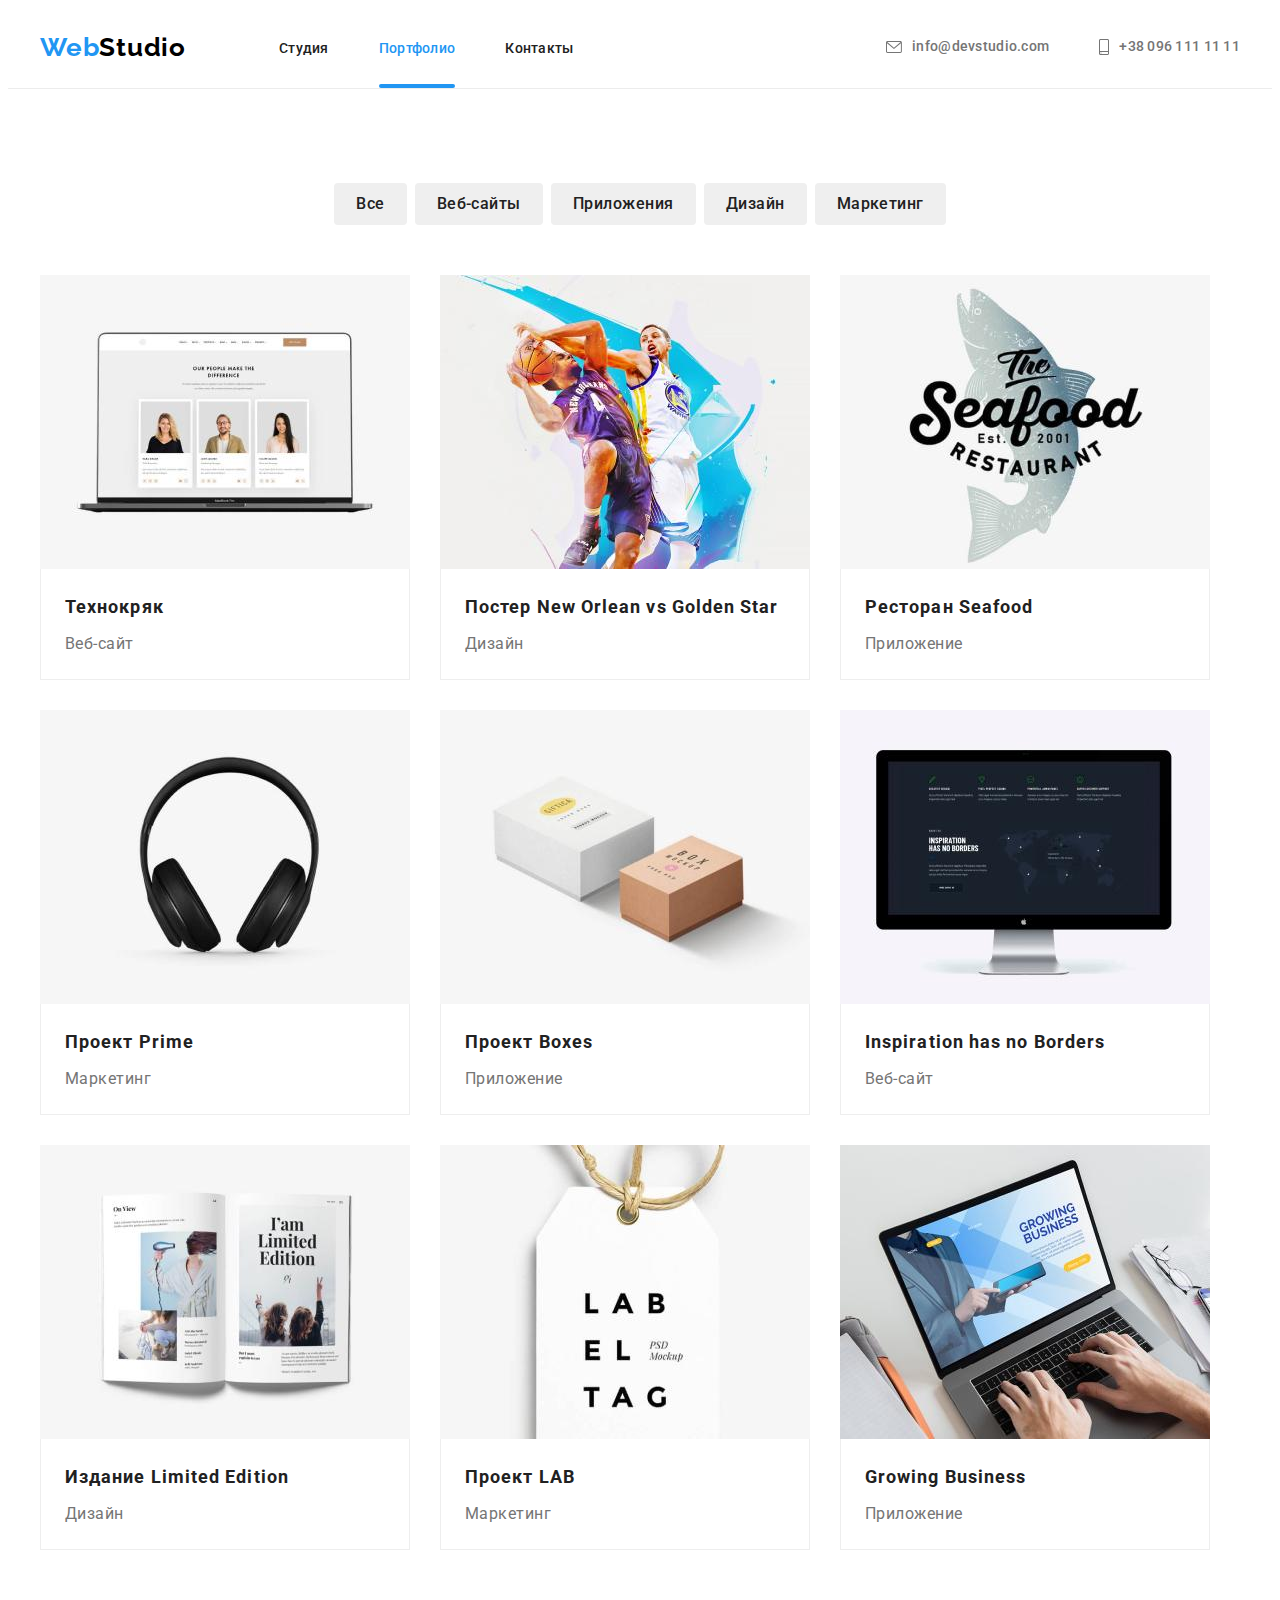
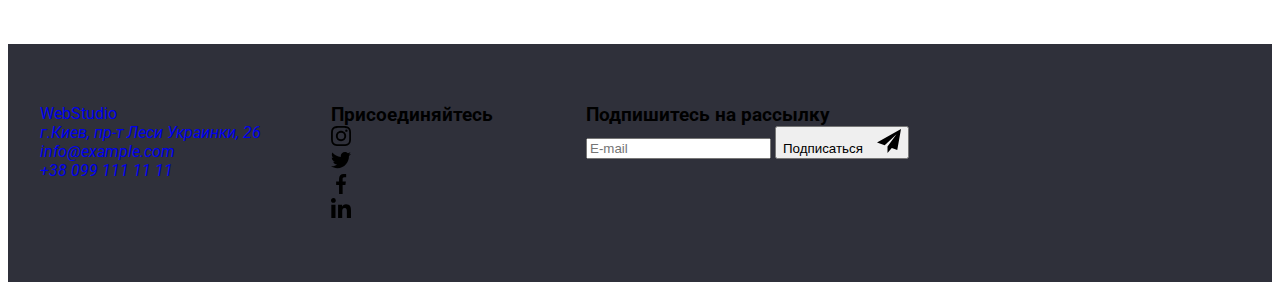
==== portfolio.html @ f2a5a7a6 "add" ====
<!DOCTYPE html>
<html lang="ru">
  <head>
    <meta charset="UTF-8" />
    <meta http-equiv="X-UA-Compatible" content="IE=edge" />
    <meta name="viewport" content="width=device-width, initial-scale=1.0" />
    <title>Портфолио</title>
    <link rel="preconnect" href="https://fonts.googleapis.com" />
    <link rel="preconnect" href="https://fonts.gstatic.com" crossorigin />
    <link
      href="https://fonts.googleapis.com/css2?family=Raleway:wght@700&family=Roboto:wght@400;500;700;900&display=swap"
      rel="stylesheet"
    />
    <link rel="stylesheet" href="./css/main.min.css"/>
    <link rel="stylesheet" href="https://cdnjs.cloudflare.com/ajax/libs/modern-normalize/1.1.0/modern-normalize.min.css" integrity="sha512-wpPYUAdjBVSE4KJnH1VR1HeZfpl1ub8YT/NKx4PuQ5NmX2tKuGu6U/JRp5y+Y8XG2tV+wKQpNHVUX03MfMFn9Q==" crossorigin="anonymous" referrerpolicy="no-referrer" />
  </head>
  <body>
    <header class="header">
      <div class="container header-container">
      <a class="logo header__logo list logo--color-dark" href ="./index.html" lang="en"><span class="logo_text logo--color-blue">Web</span><span>Studio</span></a>
        <nav class="navigation">
          <ul class="navigation__list">
          <li class="navigation__item"><a href="./index.html" class="navigation__link list ">Студия</a></li>
          <li class="navigation__item"><a href="./portfolio.html" class="navigation__link current list">Портфолио</a></li>
          <li class="navigation__item"><a href="" class="navigation__link list">Контакты</a></li>
        </ul>
      </nav>
      <ul class="connect header__connect list">
        <li class="connect__item"><a href="mailto:info@devstudio.com" class="connect__mail list">info@devstudio.com 
          <svg class="connect__icon" width="16" height="12">
          <use href="./images/icons.svg#icon-envelope"></use>
          </svg>
          </a>
        </li>
        <li class="connect__item"><a href="tel:+380961111111" class="connect__tel list">+38 096 111 11 11 
          <svg class="connect__icon" width="10" height="16">
          <use href="./images/icons.svg#icon-smartphone"></use>
          </svg>
           </a></li>
      </ul>
    </div>
    </header>
    <section class="portfolio section">
      <div class="container portfolio-container">
      <ul class="top-button__list list">
        <li class="top-button__item"><button class="top-button__link"type="button">Все</button></li>
        <li class="top-button__item"><button class="top-button__link"type="button">Веб-сайты</button></li>
        <li class="top-button__item"><button class="top-button__link"type="button">Приложения</button></li>
        <li class="top-button__item"><button class="top-button__link"type="button">Дизайн</button></li>
        <li class="top-button__item"><button class="top-button__link"type="button">Маркетинг</button></li>
      </ul>
      <ul class="products-list list">
        <li class="products-list__item"><a href="" class="products-list__link list">
          <div class="portfolio-wrap">
          <img
            src="./images/img 1.jpg"
            alt="Websait"
            width="370"
            height="294"
          />
          <p class="portfolio-top-text">
            Ресурс предлагает комплексные предложения с разным уровнем функционала и сервисов. Все это позволит пользователю получать исчерпывающие сведения про компанию или частную особу.
          </p>
        </div>
          <div class="portfolio-rectangle">
          <h3 class="portfolio-title">Технокряк</h3>
          <p class="portfolio-text">Веб-сайт</p>
        </div>
      </a>
      </li>
        <li class="portfolio-item"><a href="" class="portfolio-link list">
          <div class="portfolio-wrap">
            <img src="./images/img 2.jpg"
            alt="Design"
            width="370"
            height="294"
          />
            <p class="portfolio-top-text">
            Ресурс предлагает комплексные предложения с разным уровнем функционала и сервисов. Все это позволит пользователю получать исчерпывающие сведения про компанию или частную особу.
          </p>
        </div>
          <div class="portfolio-rectangle">
          <h3 class="portfolio-title">Постер New Orlean vs Golden Star</h3>
          <p class="portfolio-text">Дизайн</p>
        </div>
      </a>
        </li>
        <li class="portfolio-item"><a href="" class="portfolio-link list">
          <div class="portfolio-wrap">
          <img
            src="./images/img 3.jpg"
            alt="Application"
            width="370"
            height="294"
          />
          <p class="portfolio-top-text">
            Ресурс предлагает комплексные предложения с разным уровнем функционала и сервисов. Все это позволит пользователю получать исчерпывающие сведения про компанию или частную особу.
          </p>
        </div>
          <div class="portfolio-rectangle">
        <h3 class="portfolio-title">Ресторан Seafood</h3>
          <p class="portfolio-text">Приложение</p>
        </div>
      </a>
        </li>
        <li class="portfolio-item"><a href="" class="portfolio-link list">
          <div class="portfolio-wrap">
          <img
            src="./images/img 4.jpg"
            alt="Marketing"
            width="370"
            height="294"
          />
          <p class="portfolio-top-text">
            Ресурс предлагает комплексные предложения с разным уровнем функционала и сервисов. Все это позволит пользователю получать исчерпывающие сведения про компанию или частную особу.
            </p>
        </div>
          <div class="portfolio-rectangle">
          <h3 class="portfolio-title">Проект Prime</h3>
          <p class="portfolio-text">Маркетинг</p>
        </div>
      </a>
      </li>
        <li class="portfolio-item"><a href="" class="portfolio-link list">
          <div class="portfolio-wrap">
          <img
            src="./images/img 5.jpg"
            alt="Application"
            width="370"
            height="294"
          />
          <p class="portfolio-top-text">
            Ресурс предлагает комплексные предложения с разным уровнем функционала и сервисов. Все это позволит пользователю получать исчерпывающие сведения про компанию или частную особу.
          </p>
        </div>
          <div class="portfolio-rectangle"><h3 class="portfolio-title">Проект Boxes</h3>
          <p class="portfolio-text">Приложение</p>
        </div>
      </a>
      </li>
        <li class="portfolio-item"><a href="" class="portfolio-link list">
          <div class="portfolio-wrap">
          <img
            src="./images/img 6.jpg"
            alt="Websait"
            width="370"
            height="294"
          />
          <p class="portfolio-top-text">
            Ресурс предлагает комплексные предложения с разным уровнем функционала и сервисов. Все это позволит пользователю получать исчерпывающие сведения про компанию или частную особу.
          </p>
        </div>
          <div class="portfolio-rectangle"><h3 class="portfolio-title">Inspiration has no Borders</h3>
          <p class="portfolio-text">Веб-сайт</p>
        </div></a>
      </li>
        <li class="portfolio-item"><a href="" class="portfolio-link list">
          <div class="portfolio-wrap">
          <img
            src="./images/img 7.jpg"
            alt="Design"
            width="370"
            height="294"
          />
          <p class="portfolio-top-text">
            Ресурс предлагает комплексные предложения с разным уровнем функционала и сервисов. Все это позволит пользователю получать исчерпывающие сведения про компанию или частную особу.
          </p>
        </div>
          <div class="portfolio-rectangle"><h3 class="portfolio-title">Издание Limited Edition</h3>
          <p class="portfolio-text">Дизайн</p>
        </div></a>
      </li>
        <li class="portfolio-item"><a href="" class="portfolio-link list">
          <div class="portfolio-wrap">
          <img
            src="./images/img 8.jpg"
            alt="Marketing"
            width="370"
            height="294"
          />
          <p class="portfolio-top-text">
            Ресурс предлагает комплексные предложения с разным уровнем функционала и сервисов. Все это позволит пользователю получать исчерпывающие сведения про компанию или частную особу.
          </p>
        </div>
          <div class="portfolio-rectangle"><h3 class="portfolio-title">Проект LAB</h3>
          <p class="portfolio-text">Маркетинг</p>
        </div></a>
      </li>
        <li class="portfolio-item"><a href="" class="portfolio-link list">
          <div class="portfolio-wrap">
          <img
            src="./images/img 9.jpg"
            alt="Application"
            width="370"
            height="294"
          />
          <p class="portfolio-top-text">
            Ресурс предлагает комплексные предложения с разным уровнем функционала и сервисов. Все это позволит пользователю получать исчерпывающие сведения про компанию или частную особу.
          </p>
        </div>
          <div class="portfolio-rectangle">
          <h3 class="portfolio-title">Growing Business</h3>
          <p class="portfolio-text">Приложение</p>
        </div>
      </a>
      </li>
      </ul>
    </div>
    </section>
    </main> 
    <footer class="footer-contact">
  <div class="contact container"> 
        <div>
      <a class="logo-footer list" href ="/index.html" lang="en"><span class="logo-web">Web</span><span>Studio</span></a>
      <address class="contact-adress ">
        <ul class="contact-list list ">
          <li class="contact-item ">
            <a
              href =" https://g.page/stamp-capital?share"
              target="_blank"class="contact-map list"
              rel="noopener noreferrer nofollow"
              >г.Киев, пр-т Леси Украинки, 26</a
            >
          </li>
          <li class="contact-item"><a href="mailto:info@example.com" class="contact-email list">info@example.com</a></li>
          <li class="contact-item"><a class="contact-tel list" href="tel:+380991111111">+38 099 111 11 11</a></li>
        </ul>
      </address>
     </div>
    <div class="footer-connect">
      <h3 class="footer-connect-text">Присоединяйтесь</h3>
            <ul class="footer-connect-soc list">
            <li class="footer-connect-soc-item"><a href="" class="footer-connect-soc-link link">
                <svg class="footer-connect-soc-icon" width="20" height="20">
                  <use href="./images/icons.svg#icon-instagram"></use>
                </svg>
              </a></li>
              <li class="footer-connect-soc-item"><a href="" class="footer-connect-soc-link link">
                <svg class="footer-connect-soc-icon" width="20" height="20">
                  <use href="./images/icons.svg#icon-twitter"></use>
                </svg>
              </a></li>
              <li class="footer-connect-soc-item"><a href="" class="footer-connect-soc-link link">
                <svg class="footer-connect-soc-icon" width="20" height="20">
                  <use href="./images/icons.svg#icon-facebook"></use>
                </svg>
              </a></li>
              <li class="footer-connect-soc-item"><a href="" class="footer-connect-soc-link link">
                <svg class="footer-connect-soc-icon" width="20" height="20">
                  <use href="./images/icons.svg#icon-linkedin"></use>
                </svg>
              </a></li>
            </ul>
            </div>
          <div class="footer-email">
          <h3 class="footer-text-email">Подпишитесь на рассылку</h3>
          <form class="footer-form">          
          <input
            class="footer-input"
            type="email"
            name="email"
            id="email"
            placeholder="E-mail"
          />
          <button class="footer-button" type="submit">
            Подписаться
            <svg class="button-icon-send" width="24" height="24">
              <use href="./images/icons.svg#icon-icon-send"></use>
            </svg>
          </button>
        </form>
      </div>
  </div>
    </footer>
  </body>
</html>
---- css/main.min.css ----
:root{--first-text-color: #212121;--secondary-text-color: #757575;--hover-color: #2196F3}p,h1,h2,h3,h4,h5,h6{margin:0}ul,ol{margin:0;padding-left:0}body{font-family:"Roboto",sans-serif}.list{list-style:none}.list{text-decoration:none}.section{padding-top:94px;padding-bottom:94px}.section-second{padding-top:0px;padding-bottom:94px}img{display:block;max-width:100%;height:auto}.visually-hidden{position:absolute;width:1px;height:1px;margin:-1px;border:0;padding:0;white-space:nowrap;clip-path:inset(100%);clip:rect(0 0 0 0);overflow:hidden}.container{width:1200px;margin-left:auto;margin-right:auto;padding-left:15px;padding-right:15px}.logo--color-dark{color:#000}.logo--color-blue{color:#2196f3}.logo--color-light{color:#fff}.backdrop{position:fixed;top:0;width:100%;height:100%;background-color:rgba(0,0,0,.1);border:1px;pointer-events:auto;transition:opacity 1000ms cubic-bezier(0.4, 0, 0.2, 1),visibility 1000ms cubic-bezier(0.4, 0, 0.2, 1)}.modal{background-color:#fff;box-shadow:0px 1px 3px rgba(0,0,0,.12),0px 1px 1px rgba(0,0,0,.14),0px 2px 1px rgba(0,0,0,.2);border-radius:4px;width:528px;height:581px;position:absolute;top:50%;left:50%;transform:translate(-50%, -50%);padding:40px}.modal-close{position:absolute;right:8px;top:8px;width:30px;height:30px;background-color:#fff;border-radius:50%;border:1px solid rgba(0,0,0,.1);display:flex;align-items:center;justify-content:center;transition:fill 250ms cubic-bezier(0.4, 0, 0.2, 1)}.modal-close:focus{fill:var(--hover-color)}.modal-title{font-family:inherit;font-style:normal;font-weight:700;font-size:20px;line-height:1.15;text-align:center;letter-spacing:.03em;color:var(--first-text-color);margin-bottom:12px}.is-hidden{opacity:0;visibility:hidden;pointer-events:none}.modal-input{width:100%;height:40px;border:1px solid rgba(33,33,33,.2);border-radius:4px;outline:rgba(0,0,0,0);transition:border-color 250ms cubic-bezier(0.4, 0, 0.2, 1);padding-left:42px}.modal-input:focus{border-color:var(--hover-color)}.input-wrap{position:relative}.input-icon{position:absolute;left:12px;top:50%;transform:translateY(-50%);transition:fill 250ms cubic-bezier(0.4, 0, 0.2, 1)}.modal-input:focus+.input-icon{fill:var(--hover-color)}.modal-field{margin-bottom:10px}.modal-field:nth-child(4n){margin-bottom:20px}.modal-label{width:100%;display:block;margin-bottom:4px;font-family:"Roboto";font-style:normal;font-weight:400;font-size:12px;line-height:1.17;letter-spacing:.01em;color:var(--secondary-text-color)}.placeholder-text{width:100%;height:120px;border:1px solid rgba(33,33,33,.2);border-radius:4px;resize:none;display:block;padding:12px 16px;font-family:"Roboto",sans-serif;font-style:normal;font-weight:400;font-size:12px;line-height:1.17;letter-spacing:.01em;color:rgba(117,117,117,.5);outline:rgba(0,0,0,0);transition:border-color 250ms cubic-bezier(0.4, 0, 0.2, 1)}.placeholder-text:focus{border-color:var(--hover-color)}.checkbox{margin-bottom:30px}.check-text{display:flex;align-items:center;justify-content:center;font-family:"Roboto";font-style:normal;font-weight:400;font-size:14px;line-height:1.71;letter-spacing:.03em;color:#757575}.check-text span{display:flex;align-items:center;justify-content:center;width:16px;height:15px;border-radius:2px;background-color:#fff;border:.2px solid #000;transition:background-color 250ms cubic-bezier(0.4, 0, 0.2, 1);margin-right:7px}.modal-link{color:#2196f3}.check-icon{fill:rgba(0,0,0,0);transition:fill 250ms cubic-bezier(0.4, 0, 0.2, 1)}.modal-check:checked+.check-text .check-icon{fill:#fff}.modal-check:checked+.check-text span{background-color:var(--hover-color);border:none}.modal-btn{font-family:"Roboto";font-weight:700;font-size:16px;line-height:1.88;display:flex;align-items:center;text-align:center;letter-spacing:.06em;color:#fff;background:#188ce8;box-shadow:0px 4px 4px rgba(0,0,0,.15);border-radius:4px;border-color:rgba(0,0,0,0);display:block;margin:auto;height:50px;width:200px;transition:background-color transform 250ms cubic-bezier(0.4, 0, 0.2, 1)}.modal-btn:hover,.modal-btn:focus{background-color:#188ce8}.soc--color-grey{fill:#afb1b8}.soc--color-white{fill:#fff}.soc--background-color-white{background-color:#fff}.soc--background-color-grey{background-color:rgba(255,255,255,.1)}.header{border-bottom:1px solid #ececec;padding-top:24px;padding-bottom:25px}.header>.container{display:flex;align-items:center}.header__logo{font-family:"Raleway",sans-serif;font-weight:700;font-size:26px;line-height:1.19;letter-spacing:.03em;margin-right:93px}.logo-text{font-family:"Raleway",sans-serif;font-weight:700;font-size:26px;line-height:1.19;letter-spacing:.03em}.navigation{display:flex;align-items:center}.navigation__list{display:flex;align-items:center}.navigation__item{list-style:none}.navigation__item:not(:last-child){margin-right:50px}.navigation__link{font-weight:500;font-size:14px;line-height:1.14;list-style:none;letter-spacing:.02em;color:var(--first-text-color);transition:color 250ms cubic-bezier(0.4, 0, 0.2, 1)}.navigation__link:hover,.navigation__link:focus{color:var(--hover-color)}.current{position:relative;color:var(--hover-color)}.current::after{position:absolute;width:100%;content:"";height:4px;border-radius:2px;left:0;background-color:#2196f3;bottom:-32px;transition:transform 250ms cubic-bezier(0.4, 0, 0.2, 1);transition-property:color}.header__connect{display:flex;margin-left:auto;align-items:center}.connect__item:not(:last-child){margin-right:50px}.connect__icon{display:flex;align-items:center;fill:currentColor;margin-right:10px}.connect__icon:hover,.connect__icon:focus{background-color:#fff;fill:currentColor}.connect__mail{display:flex;align-items:center;flex-direction:row-reverse;font-weight:500;font-size:14px;line-height:1.14;letter-spacing:.02em;color:var(--secondary-text-color);transition:color 250ms cubic-bezier(0.4, 0, 0.2, 1)}.connect__mail:hover,.connect__mail:focus{color:var(--hover-color)}.connect__tel{display:flex;align-items:center;flex-direction:row-reverse;font-weight:500;font-size:14px;line-height:1.14;letter-spacing:.02em;color:var(--secondary-text-color);transition:color 250ms cubic-bezier(0.4, 0, 0.2, 1)}.connect__tel:hover,.connect__tel:focus{color:var(--hover-color)}.hero{padding-top:200px;padding-bottom:200px;text-align:center;margin-top:auto}.hero-bg{background-image:linear-gradient(rgba(47, 48, 58, 0.4), rgba(47, 48, 58, 0.4)),url(../images/hero-bg.jpg);background-repeat:no-repeat;background-position:center;background-size:cover;max-width:1600px;margin-left:auto;margin-right:auto}.hero__title{font-family:Roboto;font-weight:900;font-size:44px;line-height:1.36;text-align:center;letter-spacing:.06em;text-transform:uppercase;color:#fff;margin:auto;margin-right:auto;margin-bottom:30px;max-width:696px}.hero__btn{font-family:inherit;font-weight:700;font-size:16px;line-height:1.88;display:flex;text-align:center;letter-spacing:.06em;cursor:pointer;color:#fff;background-color:#2196f3;display:block;margin:auto;height:50px;width:200px;border-radius:4px;border-color:rgba(0,0,0,0);transition:background-color 250ms cubic-bezier(0.4, 0, 0.2, 1)}.hero__btn:hover,.hero__btn:focus{background-color:#188ce8}.info__list{display:flex;align-items:center}.info__item:not(:last-child){margin-right:30px}.info__soc{display:flex;align-items:center;justify-content:center;width:270px;height:120px;background-color:#f5f4fa;margin-bottom:30px}.description__title{font-family:inherit;font-weight:700;font-size:14px;line-height:1.14;letter-spacing:.03em;text-transform:uppercase;color:var(--first-text-color);margin-bottom:10px}.description__text{font-weight:400;font-size:14px;line-height:1.71;letter-spacing:.03em;color:var(--secondary-text-color)}.about__title{font-weight:700;font-size:36px;line-height:1.17;text-align:center;letter-spacing:.03em;color:var(--first-text-color);margin-bottom:50px}.picture{display:flex;align-items:center;gap:30px}.picture__item{position:relative}.picture__text{position:absolute;bottom:0;font-family:inherit;font-weight:700;font-size:14px;line-height:1.14;text-align:center;letter-spacing:.03em;text-transform:uppercase;color:#fff;width:100%;height:70px;background:rgba(47,48,58,.8);display:flex;justify-content:center;align-items:center}.team{background-color:#f5f4fa;max-width:1600px;margin-left:auto;margin-right:auto}.team__title{font-weight:700;font-size:36px;line-height:1.17;letter-spacing:.03em;color:var(--first-text-color);margin-bottom:50px;text-align:center}.card-list{display:flex;align-items:center;gap:30px;list-style:none;text-align:center}.card-list__item{border-color:rgba(0,0,0,0);background:#fff;box-shadow:0px 4px 4px rgba(0,0,0,.25),0px 1px 1px rgba(0,0,0,.14),0px 2px 1px rgba(0,0,0,.2);border-radius:0px 0px 4px 4px}.card-list__rectangle{padding-top:30px;padding-bottom:30px}.card-list__name{font-weight:500;font-size:16px;line-height:1.19;letter-spacing:.03em;color:var(--first-text-color);margin-bottom:10px}.card-list__text{font-weight:400;font-size:16px;line-height:1.19;letter-spacing:.03em;color:var(--secondary-text-color);margin-bottom:16px}.socials{display:flex;justify-content:center;gap:10px}.socials__link{width:44px;height:44px;border-radius:50%;display:flex;align-items:center;justify-content:center;transition:background-color 250ms cubic-bezier(0.4, 0, 0.2, 1),fill 250ms cubic-bezier(0.4, 0, 0.2, 1)}.socials__link:hover,.socials__link:focus{background-color:var(--hover-color);fill:#fff}.clients{max-width:1600px;margin-left:auto;margin-right:auto}.clients__title{font-weight:700;font-size:36px;line-height:1.17;letter-spacing:.03em;color:var(--first-text-color);margin-bottom:50px;text-align:center}.block{display:flex;justify-content:center;gap:30px}.block__link{width:170px;height:92px;align-items:center;justify-content:center;border:1px solid #afb1b8;border-radius:4px;display:flex;fill:#afb1b8;transition:border-color 250ms cubic-bezier(0.4, 0, 0.2, 1),fill 250ms cubic-bezier(0.4, 0, 0.2, 1)}.block__link:hover,.block__link:focus{border-color:var(--hover-color);fill:var(--hover-color)}.footer-contact{background-color:#2f303a;padding-top:60px;padding-bottom:60px;max-width:1600px;margin-left:auto;margin-right:auto}.contact.container{display:flex}.footer__logo{font-family:"Raleway",sans-serif;font-weight:700;font-size:26px;line-height:1.19;letter-spacing:.03em;margin-bottom:20px;display:inline-block}.contact__item:not(:last-child){margin-bottom:9px}.address{font-style:normal}.contact__map{font-style:normal;font-weight:400;font-size:14px;line-height:1.71;letter-spacing:.03em;color:#fff;transition:color 250ms cubic-bezier(0.4, 0, 0.2, 1)}.contact__map:hover,.contact__map:focus{color:var(--hover-color)}.contact__email{font-style:normal;font-weight:400;font-size:14px;line-height:1.71;letter-spacing:.03em;color:rgba(255,255,255,.6);transition:transform 250ms cubic-bezier(0.4, 0, 0.2, 1);transition-property:color}.contact__email:hover,.contact__email:focus{color:var(--hover-color)}.contact__tel{font-style:normal;font-weight:400;font-size:14px;line-height:1.71;letter-spacing:.03em;color:rgba(255,255,255,.6);transition:transform 250ms cubic-bezier(0.4, 0, 0.2, 1);transition-property:color}.contact__tel:hover,.contact__tel:focus{color:var(--hover-color)}.footer-connect{margin-left:70px}.footer-socials{display:flex;gap:10px;align-items:baseline}.footer-connect__text{font-family:Roboto,sans-serif;font-weight:700;font-size:14px;line-height:1.14;letter-spacing:.03em;text-transform:uppercase;color:#fff;margin-bottom:20px}.footer-socials__link{width:44px;height:44px;border-radius:50%;display:flex;align-items:center;justify-content:center;transition:background-color 250ms cubic-bezier(0.4, 0, 0.2, 1)}.footer-socials__link:hover,.footer-socials__link:focus{background-color:var(--hover-color)}.footer-email{margin-left:93px}.footer-email__text{font-family:Roboto,sans-serif;font-weight:700;font-size:14px;line-height:1.14;letter-spacing:.03em;text-transform:uppercase;color:#fff;margin-bottom:20px}.form-email{display:flex;align-items:baseline}.form-email__input{width:358px;height:50px;border:1px solid rgba(255,255,255,.3);filter:drop-shadow(0px 4px 4px rgba(0, 0, 0, 0.15));border-radius:4px;background-color:#2f303a;padding-left:16px;font-family:"Roboto";font-weight:400;font-size:16px;line-height:1.25;letter-spacing:.03em;color:rgba(255,255,255,.6);outline:rgba(0,0,0,0);margin-right:12px;transition:border-color transform 250ms cubic-bezier(0.4, 0, 0.2, 1)}.footer-email__button{font-family:"Roboto",sans-serif;font-weight:700;font-size:16px;line-height:1.88;display:flex;align-items:center;justify-content:center;cursor:pointer;letter-spacing:.06em;color:#fff;background:#188ce8;margin:auto;box-shadow:0px 4px 4px rgba(0,0,0,.15);border-radius:4px;border-color:rgba(0,0,0,0);height:50px;width:200px;transition:background-color transform 250ms cubic-bezier(0.4, 0, 0.2, 1)}.button-icon-send{fill:currentColor;margin-left:10px}.top-button__list{display:flex;flex-wrap:wrap;gap:8px;justify-content:center;margin-bottom:50px}.top-button__link{font-family:inherit;font-weight:500;font-size:16px;line-height:1.62;text-align:center;letter-spacing:.03em;cursor:pointer;color:#212121;border-radius:4px;border-color:rgba(0,0,0,0);padding:6px 20px;transition:box-shadow 250ms cubic-bezier(0.4, 0, 0.2, 1),background-color 250ms cubic-bezier(0.4, 0, 0.2, 1),color 250ms cubic-bezier(0.4, 0, 0.2, 1)}.top-button__link:hover,.top-button__link:focus{box-shadow:0px 3px 1px rgba(0,0,0,.1),0px 1px 2px rgba(0,0,0,.08),0px 2px 2px rgba(0,0,0,.12);background-color:var(--hover-color);color:#fff}.products-list{display:flex;flex-wrap:wrap;gap:30px}.portfolio-link{display:block;transition:box-shadow 250ms cubic-bezier(0.4, 0, 0.2, 1)}.portfolio-link:hover,.portfolio-link:focus{box-shadow:0px 1px 1px rgba(0,0,0,.12),0px 4px 4px rgba(0,0,0,.06),1px 4px 6px rgba(0,0,0,.16)}.portfolio-wrap{position:relative;overflow:hidden}.portfolio-top-text{position:absolute;top:0;left:0;font-family:"Roboto",sans-serif;font-weight:400;font-size:18px;line-height:1.56;letter-spacing:.03em;color:#fff;padding:63px 24px;background-color:rgba(33,150,243,.9);transform:translateY(100%);transition:transform 250ms cubic-bezier(0.4, 0, 0.2, 1)}.portfolio-link:hover .portfolio-top-text{transform:translateY(0%)}.portfolio-rectangle{font-family:Roboto,sans-serif;padding:20px 24px;border:1px solid #eee;border-top:none}.portfolio-title{font-weight:700;font-size:18px;line-height:2;letter-spacing:.06em;color:var(--first-text-color);margin-bottom:4px}.portfolio-text{font-weight:400;font-size:16px;line-height:1.88;letter-spacing:.03em;color:var(--secondary-text-color)}/*# sourceMappingURL=main.min.css.map */
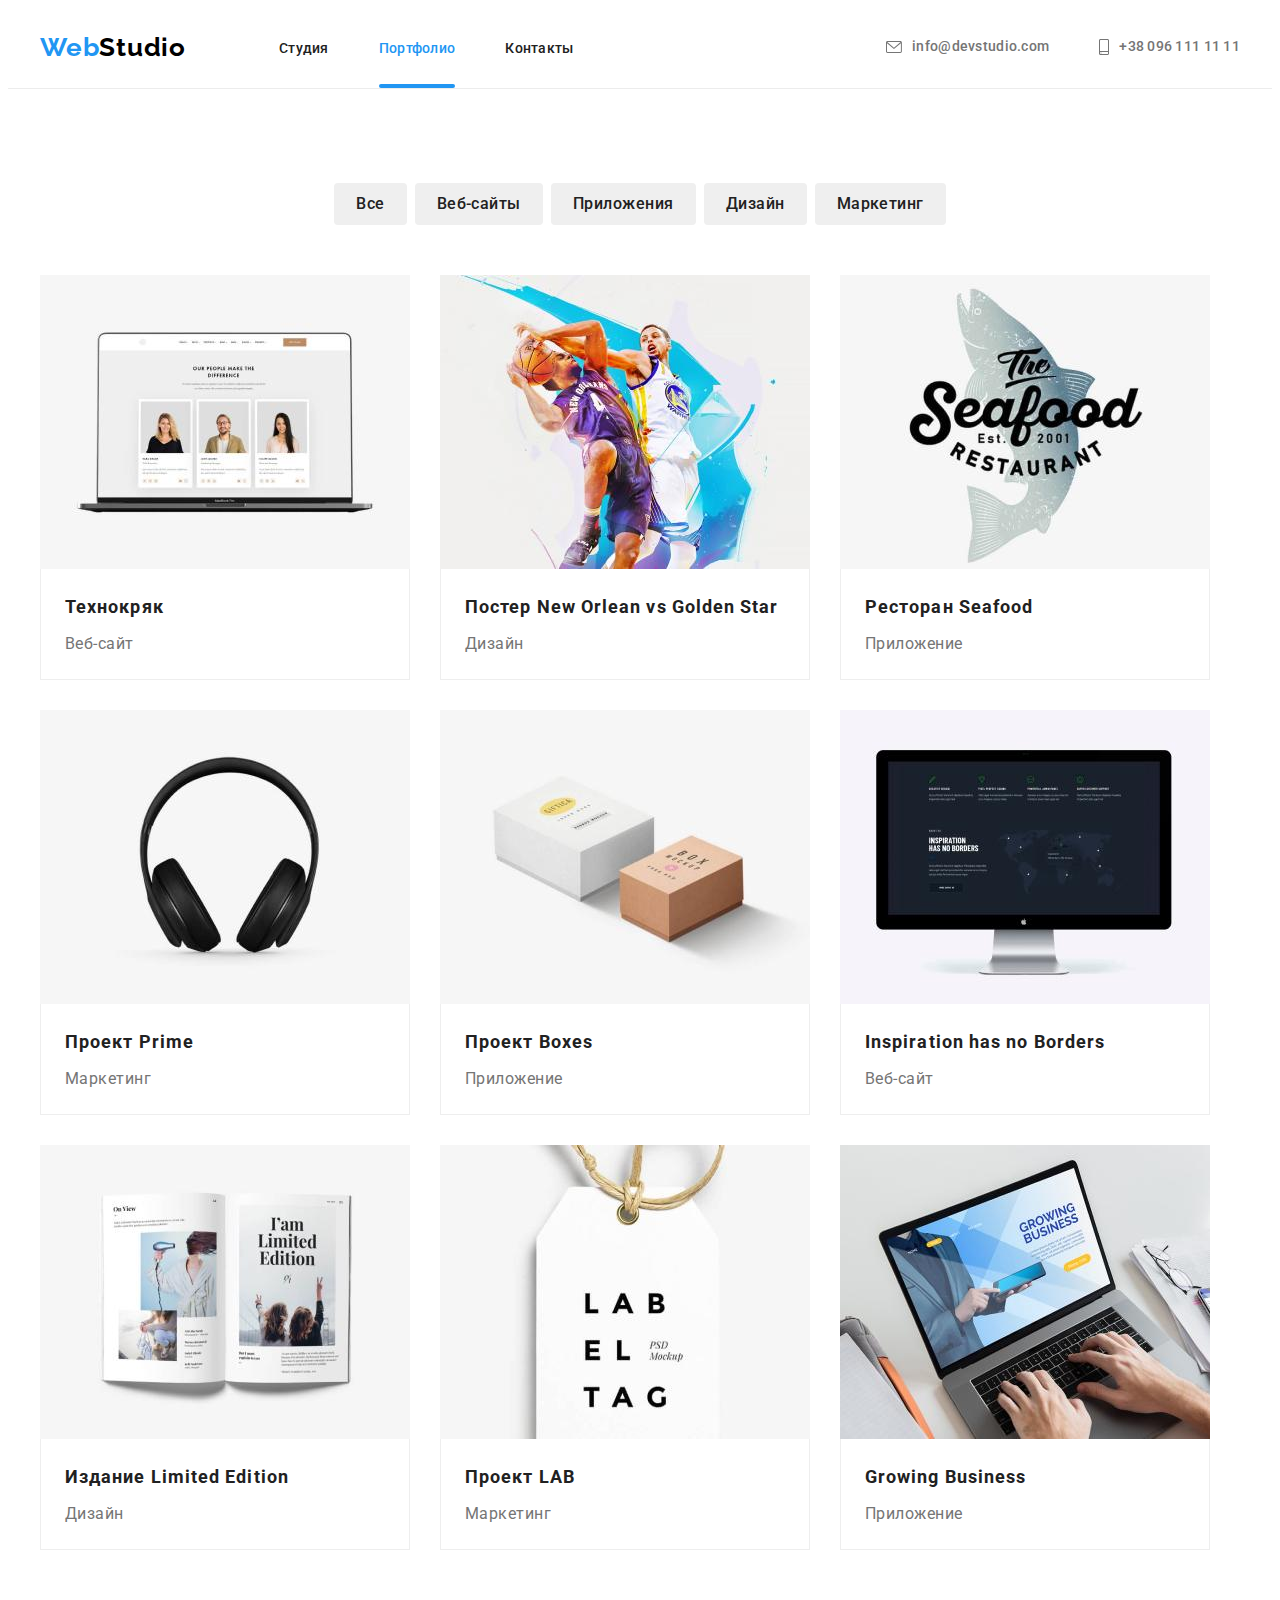
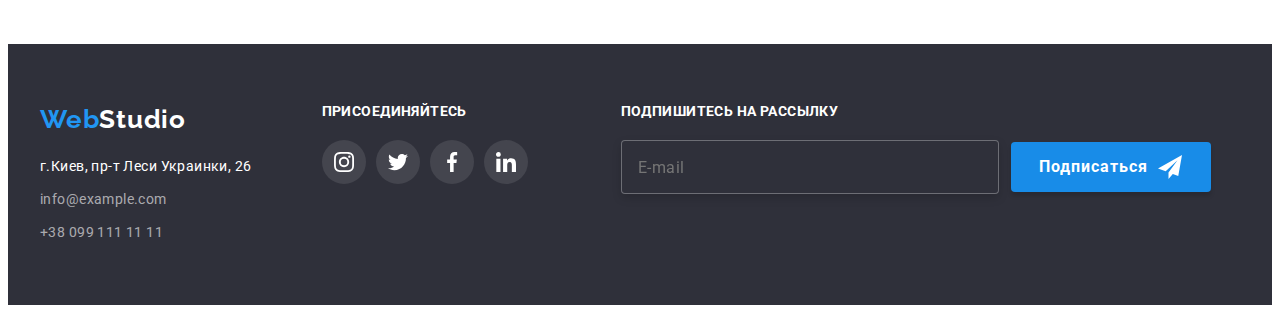
==== commit 156f7ee0: "add" ====
--- a/portfolio.html
+++ b/portfolio.html
@@ -208,61 +208,61 @@
     </div>
     </section>
     </main> 
-    <footer class="footer-contact">
+     <footer class="footer-contact">
   <div class="contact container"> 
         <div>
-      <a class="logo-footer list" href ="/index.html" lang="en"><span class="logo-web">Web</span><span>Studio</span></a>
-      <address class="contact-adress ">
-        <ul class="contact-list list ">
-          <li class="contact-item ">
+      <a class="logo footer__logo list logo--color-light" href ="/index.html" lang="en"><span class="logo_text logo--color-blue">Web</span><span>Studio</span></a>
+      <address class="address">
+        <ul class="contact__list list ">
+          <li class="contact__item ">
             <a
               href =" https://g.page/stamp-capital?share"
-              target="_blank"class="contact-map list"
+              target="_blank" class="contact__map list"
               rel="noopener noreferrer nofollow"
               >г.Киев, пр-т Леси Украинки, 26</a
             >
           </li>
-          <li class="contact-item"><a href="mailto:info@example.com" class="contact-email list">info@example.com</a></li>
-          <li class="contact-item"><a class="contact-tel list" href="tel:+380991111111">+38 099 111 11 11</a></li>
+          <li class="contact__item"><a href="mailto:info@example.com" class="contact__email list">info@example.com</a></li>
+          <li class="contact__item"><a class="contact__tel list" href="tel:+380991111111">+38 099 111 11 11</a></li>
         </ul>
       </address>
      </div>
     <div class="footer-connect">
-      <h3 class="footer-connect-text">Присоединяйтесь</h3>
-            <ul class="footer-connect-soc list">
-            <li class="footer-connect-soc-item"><a href="" class="footer-connect-soc-link link">
-                <svg class="footer-connect-soc-icon" width="20" height="20">
+      <h3 class="footer-connect__text">Присоединяйтесь</h3>
+            <ul class="footer-socials list">
+            <li class="footer-socials__item"><a href="" class="footer-socials__link soc--background-color-grey soc--color-white link">
+                <svg class="footer-socials__icon" width="20" height="20">
                   <use href="./images/icons.svg#icon-instagram"></use>
                 </svg>
               </a></li>
-              <li class="footer-connect-soc-item"><a href="" class="footer-connect-soc-link link">
-                <svg class="footer-connect-soc-icon" width="20" height="20">
+              <li class="footer-socials__item"><a href="" class="footer-socials__link soc--background-color-grey soc--color-white link">
+                <svg class="footer-socials__icon" width="20" height="20">
                   <use href="./images/icons.svg#icon-twitter"></use>
                 </svg>
               </a></li>
-              <li class="footer-connect-soc-item"><a href="" class="footer-connect-soc-link link">
-                <svg class="footer-connect-soc-icon" width="20" height="20">
+              <li class="footer-socials__item"><a href="" class="footer-socials__link soc--background-color-grey soc--color-white link">
+                <svg class="footer-socials__icon" width="20" height="20">
                   <use href="./images/icons.svg#icon-facebook"></use>
                 </svg>
               </a></li>
-              <li class="footer-connect-soc-item"><a href="" class="footer-connect-soc-link link">
-                <svg class="footer-connect-soc-icon" width="20" height="20">
+              <li class="footer-socials__item"><a href="" class="footer-socials__link soc--background-color-grey soc--color-white link">
+                <svg class="footer-socials__icon" width="20" height="20">
                   <use href="./images/icons.svg#icon-linkedin"></use>
                 </svg>
               </a></li>
             </ul>
             </div>
           <div class="footer-email">
-          <h3 class="footer-text-email">Подпишитесь на рассылку</h3>
-          <form class="footer-form">          
+          <h3 class="footer-email__text">Подпишитесь на рассылку</h3>
+          <form class="form-email">          
           <input
-            class="footer-input"
+            class="form-email__input"
             type="email"
             name="email"
             id="email"
             placeholder="E-mail"
           />
-          <button class="footer-button" type="submit">
+          <button class="footer-email__button" type="submit">
             Подписаться
             <svg class="button-icon-send" width="24" height="24">
               <use href="./images/icons.svg#icon-icon-send"></use>
--- a/css/main.min.css
+++ b/css/main.min.css
@@ -1 +1 @@
-:root{--first-text-color: #212121;--secondary-text-color: #757575;--hover-color: #2196F3}p,h1,h2,h3,h4,h5,h6{margin:0}ul,ol{margin:0;padding-left:0}body{font-family:"Roboto",sans-serif}.list{list-style:none}.list{text-decoration:none}.section{padding-top:94px;padding-bottom:94px}.section-second{padding-top:0px;padding-bottom:94px}img{display:block;max-width:100%;height:auto}.visually-hidden{position:absolute;width:1px;height:1px;margin:-1px;border:0;padding:0;white-space:nowrap;clip-path:inset(100%);clip:rect(0 0 0 0);overflow:hidden}.container{width:1200px;margin-left:auto;margin-right:auto;padding-left:15px;padding-right:15px}.logo--color-dark{color:#000}.logo--color-blue{color:#2196f3}.logo--color-light{color:#fff}.backdrop{position:fixed;top:0;width:100%;height:100%;background-color:rgba(0,0,0,.1);border:1px;pointer-events:auto;transition:opacity 1000ms cubic-bezier(0.4, 0, 0.2, 1),visibility 1000ms cubic-bezier(0.4, 0, 0.2, 1)}.modal{background-color:#fff;box-shadow:0px 1px 3px rgba(0,0,0,.12),0px 1px 1px rgba(0,0,0,.14),0px 2px 1px rgba(0,0,0,.2);border-radius:4px;width:528px;height:581px;position:absolute;top:50%;left:50%;transform:translate(-50%, -50%);padding:40px}.modal-close{position:absolute;right:8px;top:8px;width:30px;height:30px;background-color:#fff;border-radius:50%;border:1px solid rgba(0,0,0,.1);display:flex;align-items:center;justify-content:center;transition:fill 250ms cubic-bezier(0.4, 0, 0.2, 1)}.modal-close:focus{fill:var(--hover-color)}.modal-title{font-family:inherit;font-style:normal;font-weight:700;font-size:20px;line-height:1.15;text-align:center;letter-spacing:.03em;color:var(--first-text-color);margin-bottom:12px}.is-hidden{opacity:0;visibility:hidden;pointer-events:none}.modal-input{width:100%;height:40px;border:1px solid rgba(33,33,33,.2);border-radius:4px;outline:rgba(0,0,0,0);transition:border-color 250ms cubic-bezier(0.4, 0, 0.2, 1);padding-left:42px}.modal-input:focus{border-color:var(--hover-color)}.input-wrap{position:relative}.input-icon{position:absolute;left:12px;top:50%;transform:translateY(-50%);transition:fill 250ms cubic-bezier(0.4, 0, 0.2, 1)}.modal-input:focus+.input-icon{fill:var(--hover-color)}.modal-field{margin-bottom:10px}.modal-field:nth-child(4n){margin-bottom:20px}.modal-label{width:100%;display:block;margin-bottom:4px;font-family:"Roboto";font-style:normal;font-weight:400;font-size:12px;line-height:1.17;letter-spacing:.01em;color:var(--secondary-text-color)}.placeholder-text{width:100%;height:120px;border:1px solid rgba(33,33,33,.2);border-radius:4px;resize:none;display:block;padding:12px 16px;font-family:"Roboto",sans-serif;font-style:normal;font-weight:400;font-size:12px;line-height:1.17;letter-spacing:.01em;color:rgba(117,117,117,.5);outline:rgba(0,0,0,0);transition:border-color 250ms cubic-bezier(0.4, 0, 0.2, 1)}.placeholder-text:focus{border-color:var(--hover-color)}.checkbox{margin-bottom:30px}.check-text{display:flex;align-items:center;justify-content:center;font-family:"Roboto";font-style:normal;font-weight:400;font-size:14px;line-height:1.71;letter-spacing:.03em;color:#757575}.check-text span{display:flex;align-items:center;justify-content:center;width:16px;height:15px;border-radius:2px;background-color:#fff;border:.2px solid #000;transition:background-color 250ms cubic-bezier(0.4, 0, 0.2, 1);margin-right:7px}.modal-link{color:#2196f3}.check-icon{fill:rgba(0,0,0,0);transition:fill 250ms cubic-bezier(0.4, 0, 0.2, 1)}.modal-check:checked+.check-text .check-icon{fill:#fff}.modal-check:checked+.check-text span{background-color:var(--hover-color);border:none}.modal-btn{font-family:"Roboto";font-weight:700;font-size:16px;line-height:1.88;display:flex;align-items:center;text-align:center;letter-spacing:.06em;color:#fff;background:#188ce8;box-shadow:0px 4px 4px rgba(0,0,0,.15);border-radius:4px;border-color:rgba(0,0,0,0);display:block;margin:auto;height:50px;width:200px;transition:background-color transform 250ms cubic-bezier(0.4, 0, 0.2, 1)}.modal-btn:hover,.modal-btn:focus{background-color:#188ce8}.soc--color-grey{fill:#afb1b8}.soc--color-white{fill:#fff}.soc--background-color-white{background-color:#fff}.soc--background-color-grey{background-color:rgba(255,255,255,.1)}.header{border-bottom:1px solid #ececec;padding-top:24px;padding-bottom:25px}.header>.container{display:flex;align-items:center}.header__logo{font-family:"Raleway",sans-serif;font-weight:700;font-size:26px;line-height:1.19;letter-spacing:.03em;margin-right:93px}.logo-text{font-family:"Raleway",sans-serif;font-weight:700;font-size:26px;line-height:1.19;letter-spacing:.03em}.navigation{display:flex;align-items:center}.navigation__list{display:flex;align-items:center}.navigation__item{list-style:none}.navigation__item:not(:last-child){margin-right:50px}.navigation__link{font-weight:500;font-size:14px;line-height:1.14;list-style:none;letter-spacing:.02em;color:var(--first-text-color);transition:color 250ms cubic-bezier(0.4, 0, 0.2, 1)}.navigation__link:hover,.navigation__link:focus{color:var(--hover-color)}.current{position:relative;color:var(--hover-color)}.current::after{position:absolute;width:100%;content:"";height:4px;border-radius:2px;left:0;background-color:#2196f3;bottom:-32px;transition:transform 250ms cubic-bezier(0.4, 0, 0.2, 1);transition-property:color}.header__connect{display:flex;margin-left:auto;align-items:center}.connect__item:not(:last-child){margin-right:50px}.connect__icon{display:flex;align-items:center;fill:currentColor;margin-right:10px}.connect__icon:hover,.connect__icon:focus{background-color:#fff;fill:currentColor}.connect__mail{display:flex;align-items:center;flex-direction:row-reverse;font-weight:500;font-size:14px;line-height:1.14;letter-spacing:.02em;color:var(--secondary-text-color);transition:color 250ms cubic-bezier(0.4, 0, 0.2, 1)}.connect__mail:hover,.connect__mail:focus{color:var(--hover-color)}.connect__tel{display:flex;align-items:center;flex-direction:row-reverse;font-weight:500;font-size:14px;line-height:1.14;letter-spacing:.02em;color:var(--secondary-text-color);transition:color 250ms cubic-bezier(0.4, 0, 0.2, 1)}.connect__tel:hover,.connect__tel:focus{color:var(--hover-color)}.hero{padding-top:200px;padding-bottom:200px;text-align:center;margin-top:auto}.hero-bg{background-image:linear-gradient(rgba(47, 48, 58, 0.4), rgba(47, 48, 58, 0.4)),url(../images/hero-bg.jpg);background-repeat:no-repeat;background-position:center;background-size:cover;max-width:1600px;margin-left:auto;margin-right:auto}.hero__title{font-family:Roboto;font-weight:900;font-size:44px;line-height:1.36;text-align:center;letter-spacing:.06em;text-transform:uppercase;color:#fff;margin:auto;margin-right:auto;margin-bottom:30px;max-width:696px}.hero__btn{font-family:inherit;font-weight:700;font-size:16px;line-height:1.88;display:flex;text-align:center;letter-spacing:.06em;cursor:pointer;color:#fff;background-color:#2196f3;display:block;margin:auto;height:50px;width:200px;border-radius:4px;border-color:rgba(0,0,0,0);transition:background-color 250ms cubic-bezier(0.4, 0, 0.2, 1)}.hero__btn:hover,.hero__btn:focus{background-color:#188ce8}.info__list{display:flex;align-items:center}.info__item:not(:last-child){margin-right:30px}.info__soc{display:flex;align-items:center;justify-content:center;width:270px;height:120px;background-color:#f5f4fa;margin-bottom:30px}.description__title{font-family:inherit;font-weight:700;font-size:14px;line-height:1.14;letter-spacing:.03em;text-transform:uppercase;color:var(--first-text-color);margin-bottom:10px}.description__text{font-weight:400;font-size:14px;line-height:1.71;letter-spacing:.03em;color:var(--secondary-text-color)}.about__title{font-weight:700;font-size:36px;line-height:1.17;text-align:center;letter-spacing:.03em;color:var(--first-text-color);margin-bottom:50px}.picture{display:flex;align-items:center;gap:30px}.picture__item{position:relative}.picture__text{position:absolute;bottom:0;font-family:inherit;font-weight:700;font-size:14px;line-height:1.14;text-align:center;letter-spacing:.03em;text-transform:uppercase;color:#fff;width:100%;height:70px;background:rgba(47,48,58,.8);display:flex;justify-content:center;align-items:center}.team{background-color:#f5f4fa;max-width:1600px;margin-left:auto;margin-right:auto}.team__title{font-weight:700;font-size:36px;line-height:1.17;letter-spacing:.03em;color:var(--first-text-color);margin-bottom:50px;text-align:center}.card-list{display:flex;align-items:center;gap:30px;list-style:none;text-align:center}.card-list__item{border-color:rgba(0,0,0,0);background:#fff;box-shadow:0px 4px 4px rgba(0,0,0,.25),0px 1px 1px rgba(0,0,0,.14),0px 2px 1px rgba(0,0,0,.2);border-radius:0px 0px 4px 4px}.card-list__rectangle{padding-top:30px;padding-bottom:30px}.card-list__name{font-weight:500;font-size:16px;line-height:1.19;letter-spacing:.03em;color:var(--first-text-color);margin-bottom:10px}.card-list__text{font-weight:400;font-size:16px;line-height:1.19;letter-spacing:.03em;color:var(--secondary-text-color);margin-bottom:16px}.socials{display:flex;justify-content:center;gap:10px}.socials__link{width:44px;height:44px;border-radius:50%;display:flex;align-items:center;justify-content:center;transition:background-color 250ms cubic-bezier(0.4, 0, 0.2, 1),fill 250ms cubic-bezier(0.4, 0, 0.2, 1)}.socials__link:hover,.socials__link:focus{background-color:var(--hover-color);fill:#fff}.clients{max-width:1600px;margin-left:auto;margin-right:auto}.clients__title{font-weight:700;font-size:36px;line-height:1.17;letter-spacing:.03em;color:var(--first-text-color);margin-bottom:50px;text-align:center}.block{display:flex;justify-content:center;gap:30px}.block__link{width:170px;height:92px;align-items:center;justify-content:center;border:1px solid #afb1b8;border-radius:4px;display:flex;fill:#afb1b8;transition:border-color 250ms cubic-bezier(0.4, 0, 0.2, 1),fill 250ms cubic-bezier(0.4, 0, 0.2, 1)}.block__link:hover,.block__link:focus{border-color:var(--hover-color);fill:var(--hover-color)}.footer-contact{background-color:#2f303a;padding-top:60px;padding-bottom:60px;max-width:1600px;margin-left:auto;margin-right:auto}.contact.container{display:flex}.footer__logo{font-family:"Raleway",sans-serif;font-weight:700;font-size:26px;line-height:1.19;letter-spacing:.03em;margin-bottom:20px;display:inline-block}.contact__item:not(:last-child){margin-bottom:9px}.address{font-style:normal}.contact__map{font-style:normal;font-weight:400;font-size:14px;line-height:1.71;letter-spacing:.03em;color:#fff;transition:color 250ms cubic-bezier(0.4, 0, 0.2, 1)}.contact__map:hover,.contact__map:focus{color:var(--hover-color)}.contact__email{font-style:normal;font-weight:400;font-size:14px;line-height:1.71;letter-spacing:.03em;color:rgba(255,255,255,.6);transition:transform 250ms cubic-bezier(0.4, 0, 0.2, 1);transition-property:color}.contact__email:hover,.contact__email:focus{color:var(--hover-color)}.contact__tel{font-style:normal;font-weight:400;font-size:14px;line-height:1.71;letter-spacing:.03em;color:rgba(255,255,255,.6);transition:transform 250ms cubic-bezier(0.4, 0, 0.2, 1);transition-property:color}.contact__tel:hover,.contact__tel:focus{color:var(--hover-color)}.footer-connect{margin-left:70px}.footer-socials{display:flex;gap:10px;align-items:baseline}.footer-connect__text{font-family:Roboto,sans-serif;font-weight:700;font-size:14px;line-height:1.14;letter-spacing:.03em;text-transform:uppercase;color:#fff;margin-bottom:20px}.footer-socials__link{width:44px;height:44px;border-radius:50%;display:flex;align-items:center;justify-content:center;transition:background-color 250ms cubic-bezier(0.4, 0, 0.2, 1)}.footer-socials__link:hover,.footer-socials__link:focus{background-color:var(--hover-color)}.footer-email{margin-left:93px}.footer-email__text{font-family:Roboto,sans-serif;font-weight:700;font-size:14px;line-height:1.14;letter-spacing:.03em;text-transform:uppercase;color:#fff;margin-bottom:20px}.form-email{display:flex;align-items:baseline}.form-email__input{width:358px;height:50px;border:1px solid rgba(255,255,255,.3);filter:drop-shadow(0px 4px 4px rgba(0, 0, 0, 0.15));border-radius:4px;background-color:#2f303a;padding-left:16px;font-family:"Roboto";font-weight:400;font-size:16px;line-height:1.25;letter-spacing:.03em;color:rgba(255,255,255,.6);outline:rgba(0,0,0,0);margin-right:12px;transition:border-color transform 250ms cubic-bezier(0.4, 0, 0.2, 1)}.footer-email__button{font-family:"Roboto",sans-serif;font-weight:700;font-size:16px;line-height:1.88;display:flex;align-items:center;justify-content:center;cursor:pointer;letter-spacing:.06em;color:#fff;background:#188ce8;margin:auto;box-shadow:0px 4px 4px rgba(0,0,0,.15);border-radius:4px;border-color:rgba(0,0,0,0);height:50px;width:200px;transition:background-color transform 250ms cubic-bezier(0.4, 0, 0.2, 1)}.button-icon-send{fill:currentColor;margin-left:10px}.top-button__list{display:flex;flex-wrap:wrap;gap:8px;justify-content:center;margin-bottom:50px}.top-button__link{font-family:inherit;font-weight:500;font-size:16px;line-height:1.62;text-align:center;letter-spacing:.03em;cursor:pointer;color:#212121;border-radius:4px;border-color:rgba(0,0,0,0);padding:6px 20px;transition:box-shadow 250ms cubic-bezier(0.4, 0, 0.2, 1),background-color 250ms cubic-bezier(0.4, 0, 0.2, 1),color 250ms cubic-bezier(0.4, 0, 0.2, 1)}.top-button__link:hover,.top-button__link:focus{box-shadow:0px 3px 1px rgba(0,0,0,.1),0px 1px 2px rgba(0,0,0,.08),0px 2px 2px rgba(0,0,0,.12);background-color:var(--hover-color);color:#fff}.products-list{display:flex;flex-wrap:wrap;gap:30px}.portfolio-link{display:block;transition:box-shadow 250ms cubic-bezier(0.4, 0, 0.2, 1)}.portfolio-link:hover,.portfolio-link:focus{box-shadow:0px 1px 1px rgba(0,0,0,.12),0px 4px 4px rgba(0,0,0,.06),1px 4px 6px rgba(0,0,0,.16)}.portfolio-wrap{position:relative;overflow:hidden}.portfolio-top-text{position:absolute;top:0;left:0;font-family:"Roboto",sans-serif;font-weight:400;font-size:18px;line-height:1.56;letter-spacing:.03em;color:#fff;padding:63px 24px;background-color:rgba(33,150,243,.9);transform:translateY(100%);transition:transform 250ms cubic-bezier(0.4, 0, 0.2, 1)}.portfolio-link:hover .portfolio-top-text{transform:translateY(0%)}.portfolio-rectangle{font-family:Roboto,sans-serif;padding:20px 24px;border:1px solid #eee;border-top:none}.portfolio-title{font-weight:700;font-size:18px;line-height:2;letter-spacing:.06em;color:var(--first-text-color);margin-bottom:4px}.portfolio-text{font-weight:400;font-size:16px;line-height:1.88;letter-spacing:.03em;color:var(--secondary-text-color)}/*# sourceMappingURL=main.min.css.map */+:root{--first-text-color: #212121;--secondary-text-color: #757575;--hover-color: #2196F3}p,h1,h2,h3,h4,h5,h6{margin:0}ul,ol{margin:0;padding-left:0}body{font-family:"Roboto",sans-serif}.list{list-style:none}.list{text-decoration:none}.section{padding-top:94px;padding-bottom:94px}.section-second{padding-top:0px;padding-bottom:94px}img{display:block;max-width:100%;height:auto}.visually-hidden{position:absolute;width:1px;height:1px;margin:-1px;border:0;padding:0;white-space:nowrap;clip-path:inset(100%);clip:rect(0 0 0 0);overflow:hidden}.container{width:1200px;margin-left:auto;margin-right:auto;padding-left:15px;padding-right:15px}.logo--color-dark{color:#000}.logo--color-blue{color:#2196f3}.logo--color-light{color:#fff}.backdrop{position:fixed;top:0;width:100%;height:100%;background-color:rgba(0,0,0,.1);border:1px;pointer-events:auto;transition:opacity 1000ms cubic-bezier(0.4, 0, 0.2, 1),visibility 1000ms cubic-bezier(0.4, 0, 0.2, 1)}.modal{background-color:#fff;box-shadow:0px 1px 3px rgba(0,0,0,.12),0px 1px 1px rgba(0,0,0,.14),0px 2px 1px rgba(0,0,0,.2);border-radius:4px;width:528px;height:581px;position:absolute;top:50%;left:50%;transform:translate(-50%, -50%);padding:40px}.modal-close{position:absolute;right:8px;top:8px;width:30px;height:30px;background-color:#fff;border-radius:50%;border:1px solid rgba(0,0,0,.1);display:flex;align-items:center;justify-content:center;transition:fill 250ms cubic-bezier(0.4, 0, 0.2, 1)}.modal-close:focus{fill:var(--hover-color)}.modal-title{font-family:inherit;font-style:normal;font-weight:700;font-size:20px;line-height:1.15;text-align:center;letter-spacing:.03em;color:var(--first-text-color);margin-bottom:12px}.is-hidden{opacity:0;visibility:hidden;pointer-events:none}.modal-input{width:100%;height:40px;border:1px solid rgba(33,33,33,.2);border-radius:4px;outline:rgba(0,0,0,0);transition:border-color 250ms cubic-bezier(0.4, 0, 0.2, 1);padding-left:42px}.modal-input:focus{border-color:var(--hover-color)}.input-wrap{position:relative}.input-icon{position:absolute;left:12px;top:50%;transform:translateY(-50%);transition:fill 250ms cubic-bezier(0.4, 0, 0.2, 1)}.modal-input:focus+.input-icon{fill:var(--hover-color)}.modal-field{margin-bottom:10px}.modal-field:nth-child(4n){margin-bottom:20px}.modal-label{width:100%;display:block;margin-bottom:4px;font-family:"Roboto";font-style:normal;font-weight:400;font-size:12px;line-height:1.17;letter-spacing:.01em;color:var(--secondary-text-color)}.placeholder-text{width:100%;height:120px;border:1px solid rgba(33,33,33,.2);border-radius:4px;resize:none;display:block;padding:12px 16px;font-family:"Roboto",sans-serif;font-style:normal;font-weight:400;font-size:12px;line-height:1.17;letter-spacing:.01em;color:rgba(117,117,117,.5);outline:rgba(0,0,0,0);transition:border-color 250ms cubic-bezier(0.4, 0, 0.2, 1)}.placeholder-text:focus{border-color:var(--hover-color)}.checkbox{margin-bottom:30px}.check-text{display:flex;align-items:center;justify-content:center;font-family:"Roboto";font-style:normal;font-weight:400;font-size:14px;line-height:1.71;letter-spacing:.03em;color:#757575}.check-text span{display:flex;align-items:center;justify-content:center;width:16px;height:15px;border-radius:2px;background-color:#fff;border:.2px solid #000;transition:background-color 250ms cubic-bezier(0.4, 0, 0.2, 1);margin-right:7px}.modal-link{color:#2196f3}.check-icon{fill:rgba(0,0,0,0);transition:fill 250ms cubic-bezier(0.4, 0, 0.2, 1)}.modal-check:checked+.check-text .check-icon{fill:#fff}.modal-check:checked+.check-text span{background-color:var(--hover-color);border:none}.modal-btn{font-family:"Roboto";font-weight:700;font-size:16px;line-height:1.88;display:flex;align-items:center;text-align:center;letter-spacing:.06em;color:#fff;background:#188ce8;box-shadow:0px 4px 4px rgba(0,0,0,.15);border-radius:4px;border-color:rgba(0,0,0,0);display:block;margin:auto;height:50px;width:200px;transition:background-color transform 250ms cubic-bezier(0.4, 0, 0.2, 1)}.modal-btn:hover,.modal-btn:focus{background-color:#188ce8}.soc--color-grey{fill:#afb1b8}.soc--color-white{fill:#fff}.soc--background-color-white{background-color:#fff}.soc--background-color-grey{background-color:rgba(255,255,255,.1)}.header{border-bottom:1px solid #ececec;padding-top:24px;padding-bottom:25px}.header>.container{display:flex;align-items:center}.header__logo{font-family:"Raleway",sans-serif;font-weight:700;font-size:26px;line-height:1.19;letter-spacing:.03em;margin-right:93px}.logo__text{font-family:"Raleway",sans-serif;font-weight:700;font-size:26px;line-height:1.19;letter-spacing:.03em}.navigation{display:flex;align-items:center}.navigation__list{display:flex;align-items:center}.navigation__item{list-style:none}.navigation__item:not(:last-child){margin-right:50px}.navigation__link{font-weight:500;font-size:14px;line-height:1.14;list-style:none;letter-spacing:.02em;color:var(--first-text-color);transition:color 250ms cubic-bezier(0.4, 0, 0.2, 1)}.navigation__link:hover,.navigation__link:focus{color:var(--hover-color)}.current{position:relative;color:var(--hover-color)}.current::after{position:absolute;width:100%;content:"";height:4px;border-radius:2px;left:0;background-color:#2196f3;bottom:-32px;transition:transform 250ms cubic-bezier(0.4, 0, 0.2, 1);transition-property:color}.header__connect{display:flex;margin-left:auto;align-items:center}.connect__item:not(:last-child){margin-right:50px}.connect__icon{display:flex;align-items:center;fill:currentColor;margin-right:10px}.connect__icon:hover,.connect__icon:focus{background-color:#fff;fill:currentColor}.connect__mail{display:flex;align-items:center;flex-direction:row-reverse;font-weight:500;font-size:14px;line-height:1.14;letter-spacing:.02em;color:var(--secondary-text-color);transition:color 250ms cubic-bezier(0.4, 0, 0.2, 1)}.connect__mail:hover,.connect__mail:focus{color:var(--hover-color)}.connect__tel{display:flex;align-items:center;flex-direction:row-reverse;font-weight:500;font-size:14px;line-height:1.14;letter-spacing:.02em;color:var(--secondary-text-color);transition:color 250ms cubic-bezier(0.4, 0, 0.2, 1)}.connect__tel:hover,.connect__tel:focus{color:var(--hover-color)}.hero{padding-top:200px;padding-bottom:200px;text-align:center;margin-top:auto}.hero-bg{background-image:linear-gradient(rgba(47, 48, 58, 0.4), rgba(47, 48, 58, 0.4)),url(../images/hero-bg.jpg);background-repeat:no-repeat;background-position:center;background-size:cover;max-width:1600px;margin-left:auto;margin-right:auto}.hero__title{font-family:Roboto;font-weight:900;font-size:44px;line-height:1.36;text-align:center;letter-spacing:.06em;text-transform:uppercase;color:#fff;margin:auto;margin-right:auto;margin-bottom:30px;max-width:696px}.hero__btn{font-family:inherit;font-weight:700;font-size:16px;line-height:1.88;display:flex;text-align:center;letter-spacing:.06em;cursor:pointer;color:#fff;background-color:#2196f3;display:block;margin:auto;height:50px;width:200px;border-radius:4px;border-color:rgba(0,0,0,0);transition:background-color 250ms cubic-bezier(0.4, 0, 0.2, 1)}.hero__btn:hover,.hero__btn:focus{background-color:#188ce8}.info__list{display:flex;align-items:center}.info__item:not(:last-child){margin-right:30px}.info__soc{display:flex;align-items:center;justify-content:center;width:270px;height:120px;background-color:#f5f4fa;margin-bottom:30px}.description__title{font-family:inherit;font-weight:700;font-size:14px;line-height:1.14;letter-spacing:.03em;text-transform:uppercase;color:var(--first-text-color);margin-bottom:10px}.description__text{font-weight:400;font-size:14px;line-height:1.71;letter-spacing:.03em;color:var(--secondary-text-color)}.about__title{font-weight:700;font-size:36px;line-height:1.17;text-align:center;letter-spacing:.03em;color:var(--first-text-color);margin-bottom:50px}.picture{display:flex;align-items:center;gap:30px}.picture__item{position:relative}.picture__text{position:absolute;bottom:0;font-family:inherit;font-weight:700;font-size:14px;line-height:1.14;text-align:center;letter-spacing:.03em;text-transform:uppercase;color:#fff;width:100%;height:70px;background:rgba(47,48,58,.8);display:flex;justify-content:center;align-items:center}.team{background-color:#f5f4fa;max-width:1600px;margin-left:auto;margin-right:auto}.team__title{font-weight:700;font-size:36px;line-height:1.17;letter-spacing:.03em;color:var(--first-text-color);margin-bottom:50px;text-align:center}.card-list{display:flex;align-items:center;gap:30px;list-style:none;text-align:center}.card-list__item{border-color:rgba(0,0,0,0);background:#fff;box-shadow:0px 4px 4px rgba(0,0,0,.25),0px 1px 1px rgba(0,0,0,.14),0px 2px 1px rgba(0,0,0,.2);border-radius:0px 0px 4px 4px}.card-list__rectangle{padding-top:30px;padding-bottom:30px}.card-list__name{font-weight:500;font-size:16px;line-height:1.19;letter-spacing:.03em;color:var(--first-text-color);margin-bottom:10px}.card-list__text{font-weight:400;font-size:16px;line-height:1.19;letter-spacing:.03em;color:var(--secondary-text-color);margin-bottom:16px}.socials{display:flex;justify-content:center;gap:10px}.socials__link{width:44px;height:44px;border-radius:50%;display:flex;align-items:center;justify-content:center;transition:background-color 250ms cubic-bezier(0.4, 0, 0.2, 1),fill 250ms cubic-bezier(0.4, 0, 0.2, 1)}.socials__link:hover,.socials__link:focus{background-color:var(--hover-color);fill:#fff}.clients{max-width:1600px;margin-left:auto;margin-right:auto}.clients__title{font-weight:700;font-size:36px;line-height:1.17;letter-spacing:.03em;color:var(--first-text-color);margin-bottom:50px;text-align:center}.block{display:flex;justify-content:center;gap:30px}.block__link{width:170px;height:92px;align-items:center;justify-content:center;border:1px solid #afb1b8;border-radius:4px;display:flex;fill:#afb1b8;transition:border-color 250ms cubic-bezier(0.4, 0, 0.2, 1),fill 250ms cubic-bezier(0.4, 0, 0.2, 1)}.block__link:hover,.block__link:focus{border-color:var(--hover-color);fill:var(--hover-color)}.footer-contact{background-color:#2f303a;padding-top:60px;padding-bottom:60px;max-width:1600px;margin-left:auto;margin-right:auto}.contact.container{display:flex}.footer__logo{font-family:"Raleway",sans-serif;font-weight:700;font-size:26px;line-height:1.19;letter-spacing:.03em;margin-bottom:20px;display:inline-block}.contact__item:not(:last-child){margin-bottom:9px}.address{font-style:normal}.contact__map{font-style:normal;font-weight:400;font-size:14px;line-height:1.71;letter-spacing:.03em;color:#fff;transition:color 250ms cubic-bezier(0.4, 0, 0.2, 1)}.contact__map:hover,.contact__map:focus{color:var(--hover-color)}.contact__email{font-style:normal;font-weight:400;font-size:14px;line-height:1.71;letter-spacing:.03em;color:rgba(255,255,255,.6);transition:transform 250ms cubic-bezier(0.4, 0, 0.2, 1);transition-property:color}.contact__email:hover,.contact__email:focus{color:var(--hover-color)}.contact__tel{font-style:normal;font-weight:400;font-size:14px;line-height:1.71;letter-spacing:.03em;color:rgba(255,255,255,.6);transition:transform 250ms cubic-bezier(0.4, 0, 0.2, 1);transition-property:color}.contact__tel:hover,.contact__tel:focus{color:var(--hover-color)}.footer-connect{margin-left:70px}.footer-socials{display:flex;gap:10px;align-items:baseline}.footer-connect__text{font-family:Roboto,sans-serif;font-weight:700;font-size:14px;line-height:1.14;letter-spacing:.03em;text-transform:uppercase;color:#fff;margin-bottom:20px}.footer-socials__link{width:44px;height:44px;border-radius:50%;display:flex;align-items:center;justify-content:center;transition:background-color 250ms cubic-bezier(0.4, 0, 0.2, 1)}.footer-socials__link:hover,.footer-socials__link:focus{background-color:var(--hover-color)}.footer-email{margin-left:93px}.footer-email__text{font-family:Roboto,sans-serif;font-weight:700;font-size:14px;line-height:1.14;letter-spacing:.03em;text-transform:uppercase;color:#fff;margin-bottom:20px}.form-email{display:flex;align-items:baseline}.form-email__input{width:358px;height:50px;border:1px solid rgba(255,255,255,.3);filter:drop-shadow(0px 4px 4px rgba(0, 0, 0, 0.15));border-radius:4px;background-color:#2f303a;padding-left:16px;font-family:"Roboto";font-weight:400;font-size:16px;line-height:1.25;letter-spacing:.03em;color:rgba(255,255,255,.6);outline:rgba(0,0,0,0);margin-right:12px;transition:border-color transform 250ms cubic-bezier(0.4, 0, 0.2, 1)}.footer-email__button{font-family:"Roboto",sans-serif;font-weight:700;font-size:16px;line-height:1.88;display:flex;align-items:center;justify-content:center;cursor:pointer;letter-spacing:.06em;color:#fff;background:#188ce8;margin:auto;box-shadow:0px 4px 4px rgba(0,0,0,.15);border-radius:4px;border-color:rgba(0,0,0,0);height:50px;width:200px;transition:background-color transform 250ms cubic-bezier(0.4, 0, 0.2, 1)}.button-icon-send{fill:currentColor;margin-left:10px}.top-button__list{display:flex;flex-wrap:wrap;gap:8px;justify-content:center;margin-bottom:50px}.top-button__link{font-family:inherit;font-weight:500;font-size:16px;line-height:1.62;text-align:center;letter-spacing:.03em;cursor:pointer;color:#212121;border-radius:4px;border-color:rgba(0,0,0,0);padding:6px 20px;transition:box-shadow 250ms cubic-bezier(0.4, 0, 0.2, 1),background-color 250ms cubic-bezier(0.4, 0, 0.2, 1),color 250ms cubic-bezier(0.4, 0, 0.2, 1)}.top-button__link:hover,.top-button__link:focus{box-shadow:0px 3px 1px rgba(0,0,0,.1),0px 1px 2px rgba(0,0,0,.08),0px 2px 2px rgba(0,0,0,.12);background-color:var(--hover-color);color:#fff}.products-list{display:flex;flex-wrap:wrap;gap:30px}.portfolio-link{display:block;transition:box-shadow 250ms cubic-bezier(0.4, 0, 0.2, 1)}.portfolio-link:hover,.portfolio-link:focus{box-shadow:0px 1px 1px rgba(0,0,0,.12),0px 4px 4px rgba(0,0,0,.06),1px 4px 6px rgba(0,0,0,.16)}.portfolio-wrap{position:relative;overflow:hidden}.portfolio-top-text{position:absolute;top:0;left:0;font-family:"Roboto",sans-serif;font-weight:400;font-size:18px;line-height:1.56;letter-spacing:.03em;color:#fff;padding:63px 24px;background-color:rgba(33,150,243,.9);transform:translateY(100%);transition:transform 250ms cubic-bezier(0.4, 0, 0.2, 1)}.portfolio-link:hover .portfolio-top-text{transform:translateY(0%)}.portfolio-rectangle{font-family:Roboto,sans-serif;padding:20px 24px;border:1px solid #eee;border-top:none}.portfolio-title{font-weight:700;font-size:18px;line-height:2;letter-spacing:.06em;color:var(--first-text-color);margin-bottom:4px}.portfolio-text{font-weight:400;font-size:16px;line-height:1.88;letter-spacing:.03em;color:var(--secondary-text-color)}/*# sourceMappingURL=main.min.css.map */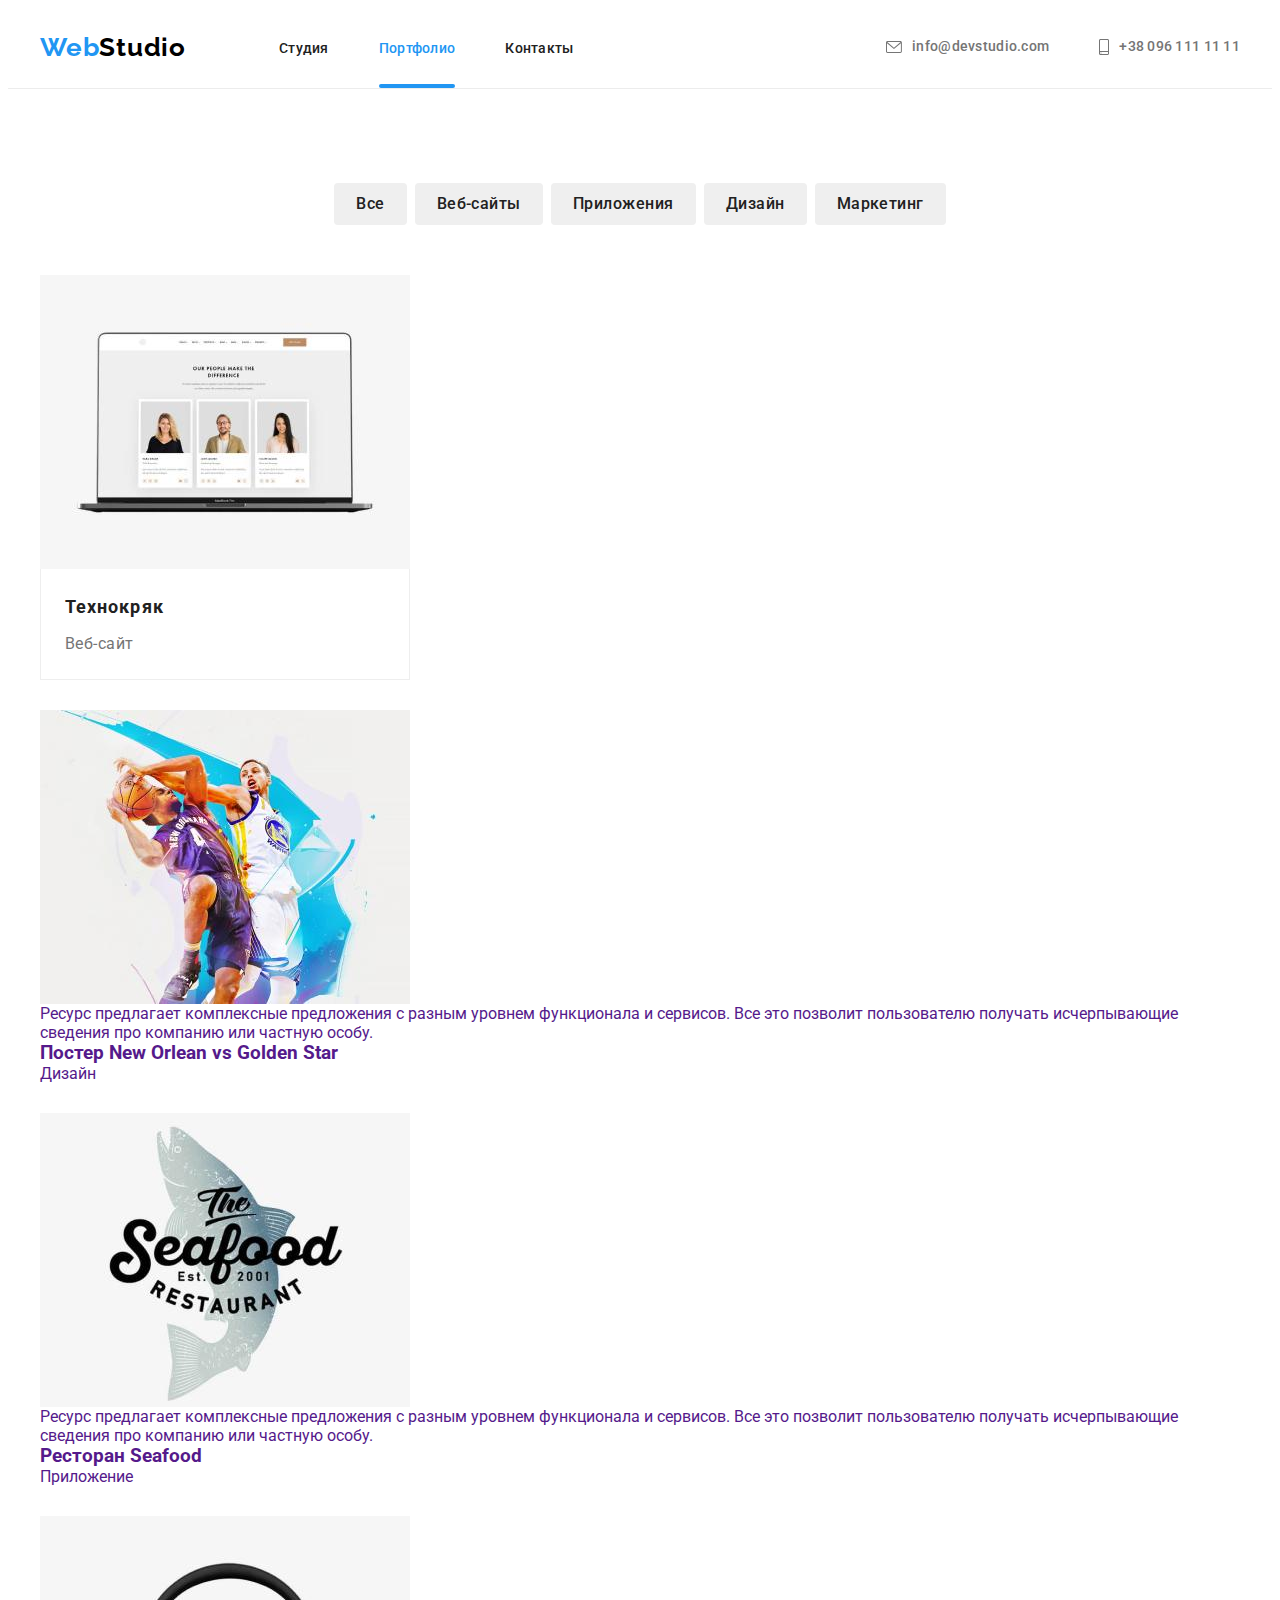
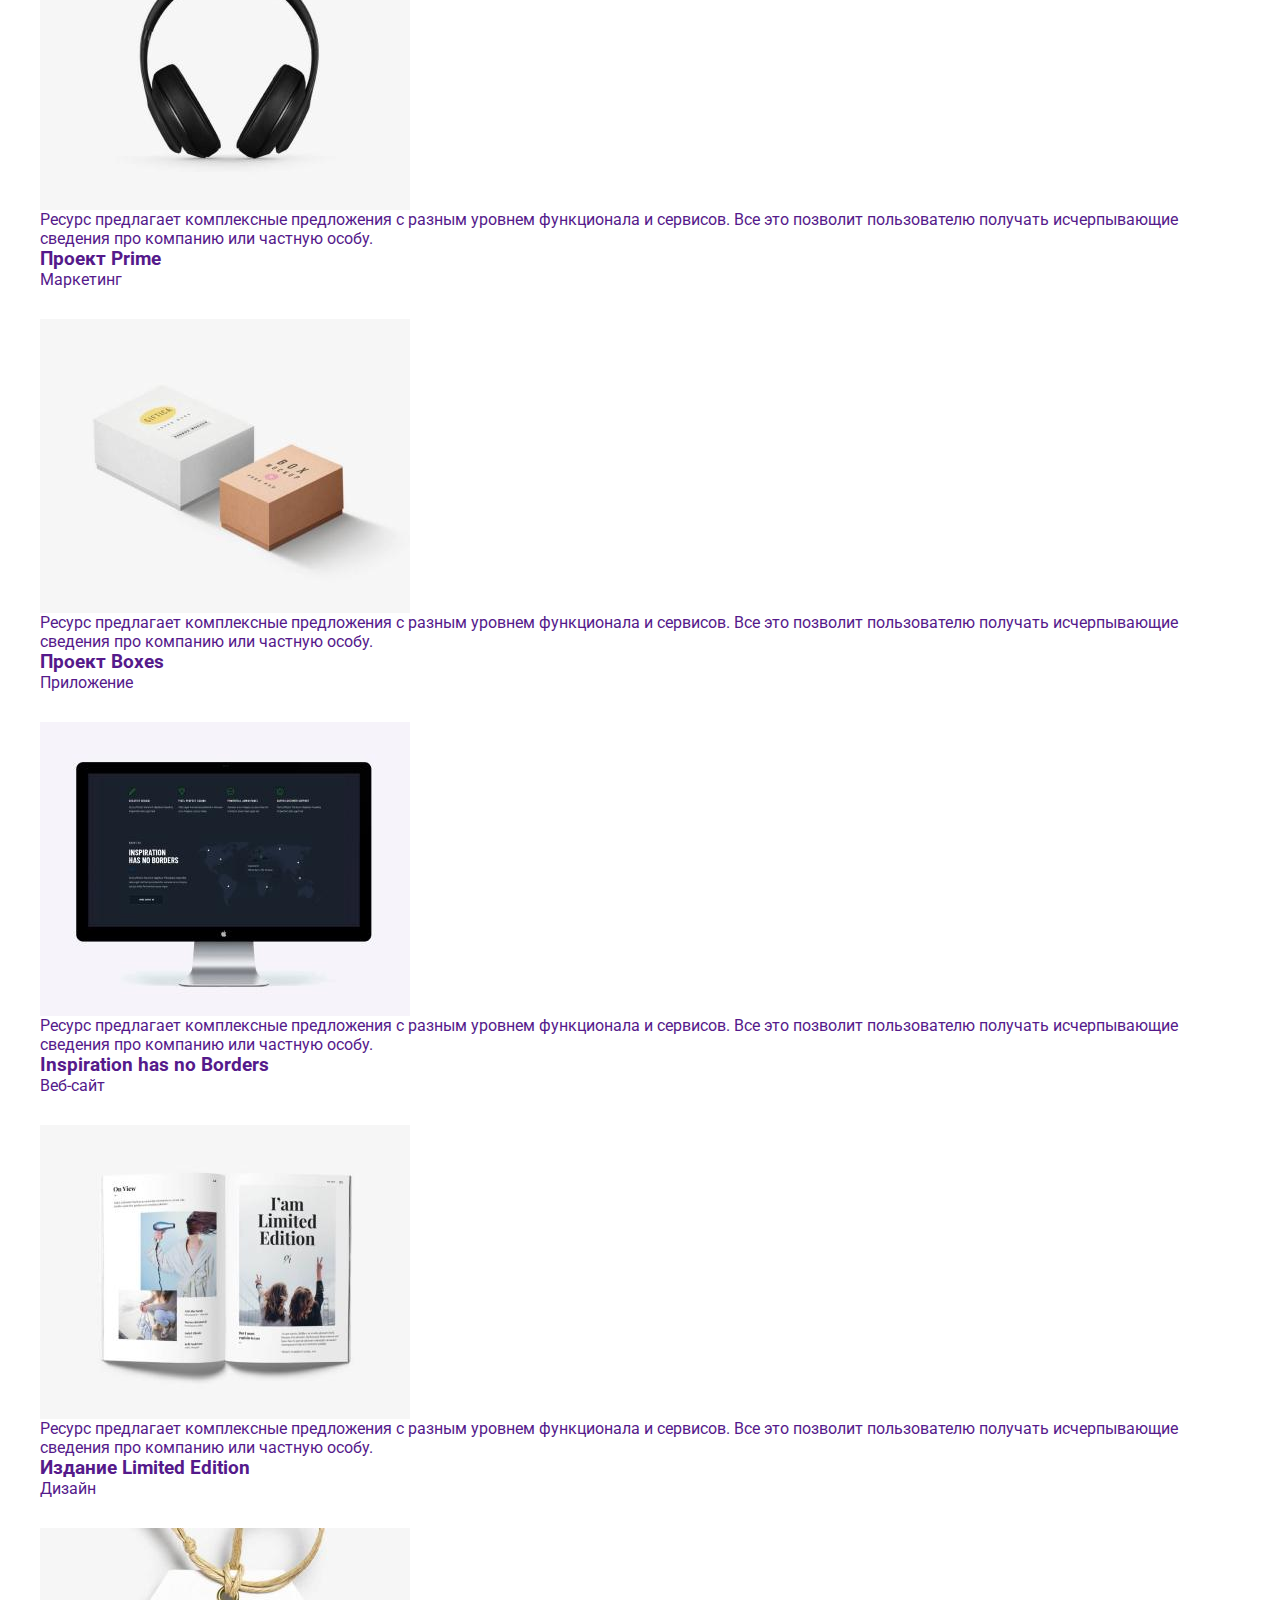
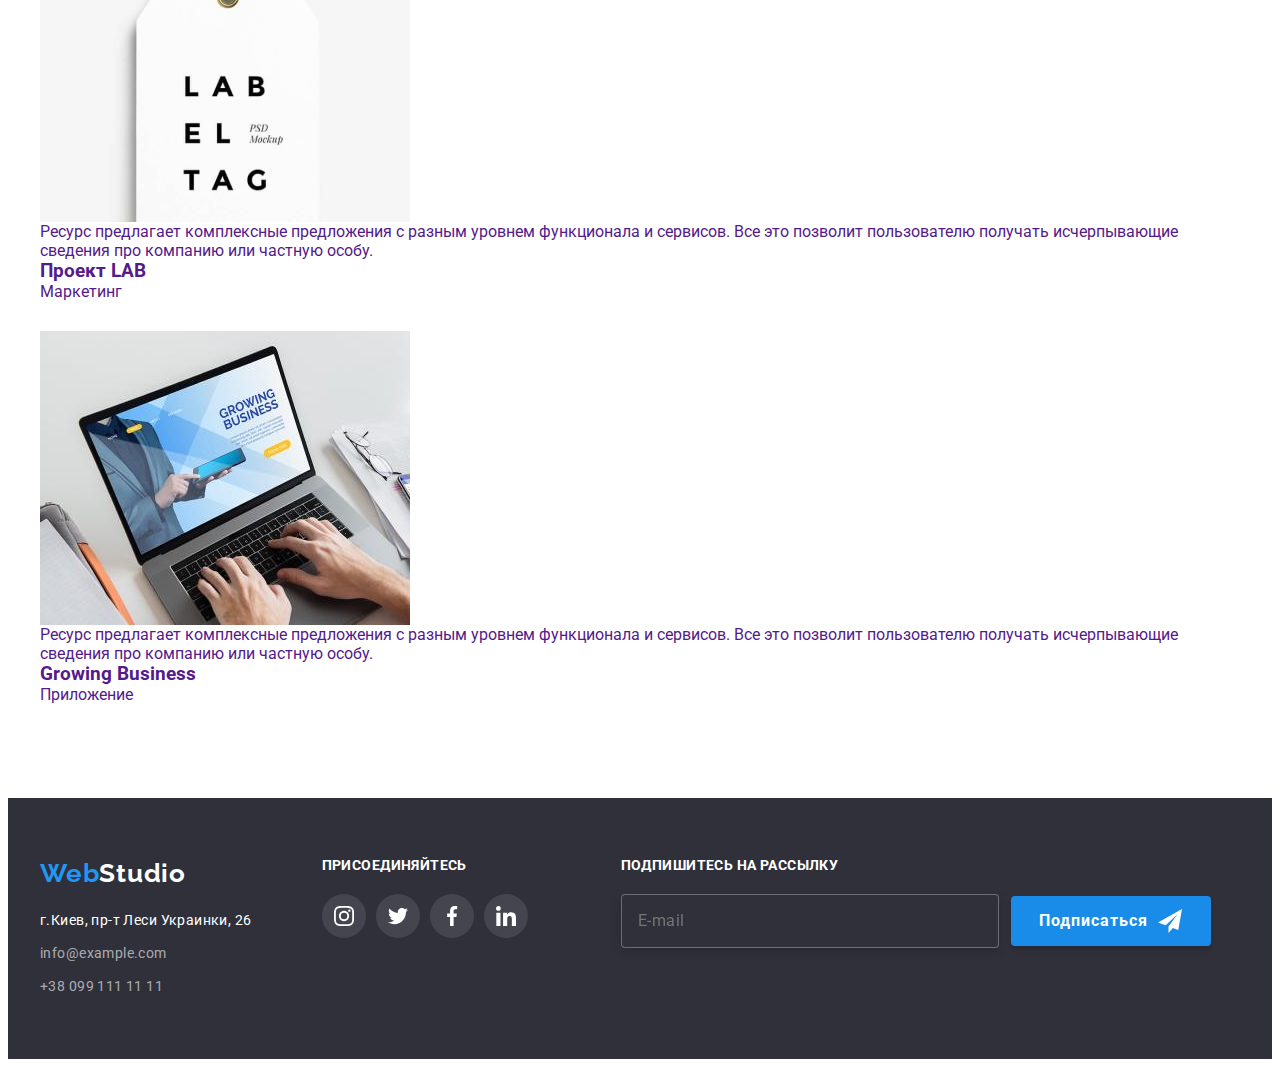
==== commit 312012dd: "add" ====
--- a/portfolio.html
+++ b/portfolio.html
@@ -49,26 +49,26 @@
         <li class="top-button__item"><button class="top-button__link"type="button">Дизайн</button></li>
         <li class="top-button__item"><button class="top-button__link"type="button">Маркетинг</button></li>
       </ul>
-      <ul class="products-list list">
-        <li class="products-list__item"><a href="" class="products-list__link list">
-          <div class="portfolio-wrap">
+      <ul class="products list">
+        <li class="products__item"><a href="" class="products__link list">
+          <div class="products__wrap">
           <img
             src="./images/img 1.jpg"
             alt="Websait"
             width="370"
             height="294"
           />
-          <p class="portfolio-top-text">
-            Ресурс предлагает комплексные предложения с разным уровнем функционала и сервисов. Все это позволит пользователю получать исчерпывающие сведения про компанию или частную особу.
-          </p>
-        </div>
-          <div class="portfolio-rectangle">
-          <h3 class="portfolio-title">Технокряк</h3>
-          <p class="portfolio-text">Веб-сайт</p>
-        </div>
-      </a>
-      </li>
-        <li class="portfolio-item"><a href="" class="portfolio-link list">
+          <p class="products__top-text">
+            Ресурс предлагает комплексные предложения с разным уровнем функционала и сервисов. Все это позволит пользователю получать исчерпывающие сведения про компанию или частную особу.
+          </p>
+        </div>
+          <div class="products-rectangle">
+          <h3 class="products-rectangle__title">Технокряк</h3>
+          <p class="products-rectangle__text">Веб-сайт</p>
+        </div>
+      </a>
+      </li>
+        <li class="products-list__item"><a href="" class="products-list__link list">
           <div class="portfolio-wrap">
             <img src="./images/img 2.jpg"
             alt="Design"
@@ -79,7 +79,7 @@
             Ресурс предлагает комплексные предложения с разным уровнем функционала и сервисов. Все это позволит пользователю получать исчерпывающие сведения про компанию или частную особу.
           </p>
         </div>
-          <div class="portfolio-rectangle">
+          <div class="product-list-rectangle">
           <h3 class="portfolio-title">Постер New Orlean vs Golden Star</h3>
           <p class="portfolio-text">Дизайн</p>
         </div>
@@ -97,7 +97,7 @@
             Ресурс предлагает комплексные предложения с разным уровнем функционала и сервисов. Все это позволит пользователю получать исчерпывающие сведения про компанию или частную особу.
           </p>
         </div>
-          <div class="portfolio-rectangle">
+          <div class="product-list-rectangle">
         <h3 class="portfolio-title">Ресторан Seafood</h3>
           <p class="portfolio-text">Приложение</p>
         </div>
@@ -115,7 +115,7 @@
             Ресурс предлагает комплексные предложения с разным уровнем функционала и сервисов. Все это позволит пользователю получать исчерпывающие сведения про компанию или частную особу.
             </p>
         </div>
-          <div class="portfolio-rectangle">
+          <div class="product-list-rectangle">
           <h3 class="portfolio-title">Проект Prime</h3>
           <p class="portfolio-text">Маркетинг</p>
         </div>
@@ -133,7 +133,7 @@
             Ресурс предлагает комплексные предложения с разным уровнем функционала и сервисов. Все это позволит пользователю получать исчерпывающие сведения про компанию или частную особу.
           </p>
         </div>
-          <div class="portfolio-rectangle"><h3 class="portfolio-title">Проект Boxes</h3>
+          <div class="product-list-rectangle"><h3 class="portfolio-title">Проект Boxes</h3>
           <p class="portfolio-text">Приложение</p>
         </div>
       </a>
@@ -150,7 +150,7 @@
             Ресурс предлагает комплексные предложения с разным уровнем функционала и сервисов. Все это позволит пользователю получать исчерпывающие сведения про компанию или частную особу.
           </p>
         </div>
-          <div class="portfolio-rectangle"><h3 class="portfolio-title">Inspiration has no Borders</h3>
+          <div class="product-list-rectangle"><h3 class="portfolio-title">Inspiration has no Borders</h3>
           <p class="portfolio-text">Веб-сайт</p>
         </div></a>
       </li>
@@ -166,7 +166,7 @@
             Ресурс предлагает комплексные предложения с разным уровнем функционала и сервисов. Все это позволит пользователю получать исчерпывающие сведения про компанию или частную особу.
           </p>
         </div>
-          <div class="portfolio-rectangle"><h3 class="portfolio-title">Издание Limited Edition</h3>
+          <div class="product-list-rectangle"><h3 class="portfolio-title">Издание Limited Edition</h3>
           <p class="portfolio-text">Дизайн</p>
         </div></a>
       </li>
@@ -182,7 +182,7 @@
             Ресурс предлагает комплексные предложения с разным уровнем функционала и сервисов. Все это позволит пользователю получать исчерпывающие сведения про компанию или частную особу.
           </p>
         </div>
-          <div class="portfolio-rectangle"><h3 class="portfolio-title">Проект LAB</h3>
+          <div class="product-list-rectangle"><h3 class="portfolio-title">Проект LAB</h3>
           <p class="portfolio-text">Маркетинг</p>
         </div></a>
       </li>
@@ -198,7 +198,7 @@
             Ресурс предлагает комплексные предложения с разным уровнем функционала и сервисов. Все это позволит пользователю получать исчерпывающие сведения про компанию или частную особу.
           </p>
         </div>
-          <div class="portfolio-rectangle">
+          <div class="product-list-rectangle">
           <h3 class="portfolio-title">Growing Business</h3>
           <p class="portfolio-text">Приложение</p>
         </div>
--- a/css/main.min.css
+++ b/css/main.min.css
@@ -1 +1 @@
-:root{--first-text-color: #212121;--secondary-text-color: #757575;--hover-color: #2196F3}p,h1,h2,h3,h4,h5,h6{margin:0}ul,ol{margin:0;padding-left:0}body{font-family:"Roboto",sans-serif}.list{list-style:none}.list{text-decoration:none}.section{padding-top:94px;padding-bottom:94px}.section-second{padding-top:0px;padding-bottom:94px}img{display:block;max-width:100%;height:auto}.visually-hidden{position:absolute;width:1px;height:1px;margin:-1px;border:0;padding:0;white-space:nowrap;clip-path:inset(100%);clip:rect(0 0 0 0);overflow:hidden}.container{width:1200px;margin-left:auto;margin-right:auto;padding-left:15px;padding-right:15px}.logo--color-dark{color:#000}.logo--color-blue{color:#2196f3}.logo--color-light{color:#fff}.backdrop{position:fixed;top:0;width:100%;height:100%;background-color:rgba(0,0,0,.1);border:1px;pointer-events:auto;transition:opacity 1000ms cubic-bezier(0.4, 0, 0.2, 1),visibility 1000ms cubic-bezier(0.4, 0, 0.2, 1)}.modal{background-color:#fff;box-shadow:0px 1px 3px rgba(0,0,0,.12),0px 1px 1px rgba(0,0,0,.14),0px 2px 1px rgba(0,0,0,.2);border-radius:4px;width:528px;height:581px;position:absolute;top:50%;left:50%;transform:translate(-50%, -50%);padding:40px}.modal-close{position:absolute;right:8px;top:8px;width:30px;height:30px;background-color:#fff;border-radius:50%;border:1px solid rgba(0,0,0,.1);display:flex;align-items:center;justify-content:center;transition:fill 250ms cubic-bezier(0.4, 0, 0.2, 1)}.modal-close:focus{fill:var(--hover-color)}.modal-title{font-family:inherit;font-style:normal;font-weight:700;font-size:20px;line-height:1.15;text-align:center;letter-spacing:.03em;color:var(--first-text-color);margin-bottom:12px}.is-hidden{opacity:0;visibility:hidden;pointer-events:none}.modal-input{width:100%;height:40px;border:1px solid rgba(33,33,33,.2);border-radius:4px;outline:rgba(0,0,0,0);transition:border-color 250ms cubic-bezier(0.4, 0, 0.2, 1);padding-left:42px}.modal-input:focus{border-color:var(--hover-color)}.input-wrap{position:relative}.input-icon{position:absolute;left:12px;top:50%;transform:translateY(-50%);transition:fill 250ms cubic-bezier(0.4, 0, 0.2, 1)}.modal-input:focus+.input-icon{fill:var(--hover-color)}.modal-field{margin-bottom:10px}.modal-field:nth-child(4n){margin-bottom:20px}.modal-label{width:100%;display:block;margin-bottom:4px;font-family:"Roboto";font-style:normal;font-weight:400;font-size:12px;line-height:1.17;letter-spacing:.01em;color:var(--secondary-text-color)}.placeholder-text{width:100%;height:120px;border:1px solid rgba(33,33,33,.2);border-radius:4px;resize:none;display:block;padding:12px 16px;font-family:"Roboto",sans-serif;font-style:normal;font-weight:400;font-size:12px;line-height:1.17;letter-spacing:.01em;color:rgba(117,117,117,.5);outline:rgba(0,0,0,0);transition:border-color 250ms cubic-bezier(0.4, 0, 0.2, 1)}.placeholder-text:focus{border-color:var(--hover-color)}.checkbox{margin-bottom:30px}.check-text{display:flex;align-items:center;justify-content:center;font-family:"Roboto";font-style:normal;font-weight:400;font-size:14px;line-height:1.71;letter-spacing:.03em;color:#757575}.check-text span{display:flex;align-items:center;justify-content:center;width:16px;height:15px;border-radius:2px;background-color:#fff;border:.2px solid #000;transition:background-color 250ms cubic-bezier(0.4, 0, 0.2, 1);margin-right:7px}.modal-link{color:#2196f3}.check-icon{fill:rgba(0,0,0,0);transition:fill 250ms cubic-bezier(0.4, 0, 0.2, 1)}.modal-check:checked+.check-text .check-icon{fill:#fff}.modal-check:checked+.check-text span{background-color:var(--hover-color);border:none}.modal-btn{font-family:"Roboto";font-weight:700;font-size:16px;line-height:1.88;display:flex;align-items:center;text-align:center;letter-spacing:.06em;color:#fff;background:#188ce8;box-shadow:0px 4px 4px rgba(0,0,0,.15);border-radius:4px;border-color:rgba(0,0,0,0);display:block;margin:auto;height:50px;width:200px;transition:background-color transform 250ms cubic-bezier(0.4, 0, 0.2, 1)}.modal-btn:hover,.modal-btn:focus{background-color:#188ce8}.soc--color-grey{fill:#afb1b8}.soc--color-white{fill:#fff}.soc--background-color-white{background-color:#fff}.soc--background-color-grey{background-color:rgba(255,255,255,.1)}.header{border-bottom:1px solid #ececec;padding-top:24px;padding-bottom:25px}.header>.container{display:flex;align-items:center}.header__logo{font-family:"Raleway",sans-serif;font-weight:700;font-size:26px;line-height:1.19;letter-spacing:.03em;margin-right:93px}.logo__text{font-family:"Raleway",sans-serif;font-weight:700;font-size:26px;line-height:1.19;letter-spacing:.03em}.navigation{display:flex;align-items:center}.navigation__list{display:flex;align-items:center}.navigation__item{list-style:none}.navigation__item:not(:last-child){margin-right:50px}.navigation__link{font-weight:500;font-size:14px;line-height:1.14;list-style:none;letter-spacing:.02em;color:var(--first-text-color);transition:color 250ms cubic-bezier(0.4, 0, 0.2, 1)}.navigation__link:hover,.navigation__link:focus{color:var(--hover-color)}.current{position:relative;color:var(--hover-color)}.current::after{position:absolute;width:100%;content:"";height:4px;border-radius:2px;left:0;background-color:#2196f3;bottom:-32px;transition:transform 250ms cubic-bezier(0.4, 0, 0.2, 1);transition-property:color}.header__connect{display:flex;margin-left:auto;align-items:center}.connect__item:not(:last-child){margin-right:50px}.connect__icon{display:flex;align-items:center;fill:currentColor;margin-right:10px}.connect__icon:hover,.connect__icon:focus{background-color:#fff;fill:currentColor}.connect__mail{display:flex;align-items:center;flex-direction:row-reverse;font-weight:500;font-size:14px;line-height:1.14;letter-spacing:.02em;color:var(--secondary-text-color);transition:color 250ms cubic-bezier(0.4, 0, 0.2, 1)}.connect__mail:hover,.connect__mail:focus{color:var(--hover-color)}.connect__tel{display:flex;align-items:center;flex-direction:row-reverse;font-weight:500;font-size:14px;line-height:1.14;letter-spacing:.02em;color:var(--secondary-text-color);transition:color 250ms cubic-bezier(0.4, 0, 0.2, 1)}.connect__tel:hover,.connect__tel:focus{color:var(--hover-color)}.hero{padding-top:200px;padding-bottom:200px;text-align:center;margin-top:auto}.hero-bg{background-image:linear-gradient(rgba(47, 48, 58, 0.4), rgba(47, 48, 58, 0.4)),url(../images/hero-bg.jpg);background-repeat:no-repeat;background-position:center;background-size:cover;max-width:1600px;margin-left:auto;margin-right:auto}.hero__title{font-family:Roboto;font-weight:900;font-size:44px;line-height:1.36;text-align:center;letter-spacing:.06em;text-transform:uppercase;color:#fff;margin:auto;margin-right:auto;margin-bottom:30px;max-width:696px}.hero__btn{font-family:inherit;font-weight:700;font-size:16px;line-height:1.88;display:flex;text-align:center;letter-spacing:.06em;cursor:pointer;color:#fff;background-color:#2196f3;display:block;margin:auto;height:50px;width:200px;border-radius:4px;border-color:rgba(0,0,0,0);transition:background-color 250ms cubic-bezier(0.4, 0, 0.2, 1)}.hero__btn:hover,.hero__btn:focus{background-color:#188ce8}.info__list{display:flex;align-items:center}.info__item:not(:last-child){margin-right:30px}.info__soc{display:flex;align-items:center;justify-content:center;width:270px;height:120px;background-color:#f5f4fa;margin-bottom:30px}.description__title{font-family:inherit;font-weight:700;font-size:14px;line-height:1.14;letter-spacing:.03em;text-transform:uppercase;color:var(--first-text-color);margin-bottom:10px}.description__text{font-weight:400;font-size:14px;line-height:1.71;letter-spacing:.03em;color:var(--secondary-text-color)}.about__title{font-weight:700;font-size:36px;line-height:1.17;text-align:center;letter-spacing:.03em;color:var(--first-text-color);margin-bottom:50px}.picture{display:flex;align-items:center;gap:30px}.picture__item{position:relative}.picture__text{position:absolute;bottom:0;font-family:inherit;font-weight:700;font-size:14px;line-height:1.14;text-align:center;letter-spacing:.03em;text-transform:uppercase;color:#fff;width:100%;height:70px;background:rgba(47,48,58,.8);display:flex;justify-content:center;align-items:center}.team{background-color:#f5f4fa;max-width:1600px;margin-left:auto;margin-right:auto}.team__title{font-weight:700;font-size:36px;line-height:1.17;letter-spacing:.03em;color:var(--first-text-color);margin-bottom:50px;text-align:center}.card-list{display:flex;align-items:center;gap:30px;list-style:none;text-align:center}.card-list__item{border-color:rgba(0,0,0,0);background:#fff;box-shadow:0px 4px 4px rgba(0,0,0,.25),0px 1px 1px rgba(0,0,0,.14),0px 2px 1px rgba(0,0,0,.2);border-radius:0px 0px 4px 4px}.card-list__rectangle{padding-top:30px;padding-bottom:30px}.card-list__name{font-weight:500;font-size:16px;line-height:1.19;letter-spacing:.03em;color:var(--first-text-color);margin-bottom:10px}.card-list__text{font-weight:400;font-size:16px;line-height:1.19;letter-spacing:.03em;color:var(--secondary-text-color);margin-bottom:16px}.socials{display:flex;justify-content:center;gap:10px}.socials__link{width:44px;height:44px;border-radius:50%;display:flex;align-items:center;justify-content:center;transition:background-color 250ms cubic-bezier(0.4, 0, 0.2, 1),fill 250ms cubic-bezier(0.4, 0, 0.2, 1)}.socials__link:hover,.socials__link:focus{background-color:var(--hover-color);fill:#fff}.clients{max-width:1600px;margin-left:auto;margin-right:auto}.clients__title{font-weight:700;font-size:36px;line-height:1.17;letter-spacing:.03em;color:var(--first-text-color);margin-bottom:50px;text-align:center}.block{display:flex;justify-content:center;gap:30px}.block__link{width:170px;height:92px;align-items:center;justify-content:center;border:1px solid #afb1b8;border-radius:4px;display:flex;fill:#afb1b8;transition:border-color 250ms cubic-bezier(0.4, 0, 0.2, 1),fill 250ms cubic-bezier(0.4, 0, 0.2, 1)}.block__link:hover,.block__link:focus{border-color:var(--hover-color);fill:var(--hover-color)}.footer-contact{background-color:#2f303a;padding-top:60px;padding-bottom:60px;max-width:1600px;margin-left:auto;margin-right:auto}.contact.container{display:flex}.footer__logo{font-family:"Raleway",sans-serif;font-weight:700;font-size:26px;line-height:1.19;letter-spacing:.03em;margin-bottom:20px;display:inline-block}.contact__item:not(:last-child){margin-bottom:9px}.address{font-style:normal}.contact__map{font-style:normal;font-weight:400;font-size:14px;line-height:1.71;letter-spacing:.03em;color:#fff;transition:color 250ms cubic-bezier(0.4, 0, 0.2, 1)}.contact__map:hover,.contact__map:focus{color:var(--hover-color)}.contact__email{font-style:normal;font-weight:400;font-size:14px;line-height:1.71;letter-spacing:.03em;color:rgba(255,255,255,.6);transition:transform 250ms cubic-bezier(0.4, 0, 0.2, 1);transition-property:color}.contact__email:hover,.contact__email:focus{color:var(--hover-color)}.contact__tel{font-style:normal;font-weight:400;font-size:14px;line-height:1.71;letter-spacing:.03em;color:rgba(255,255,255,.6);transition:transform 250ms cubic-bezier(0.4, 0, 0.2, 1);transition-property:color}.contact__tel:hover,.contact__tel:focus{color:var(--hover-color)}.footer-connect{margin-left:70px}.footer-socials{display:flex;gap:10px;align-items:baseline}.footer-connect__text{font-family:Roboto,sans-serif;font-weight:700;font-size:14px;line-height:1.14;letter-spacing:.03em;text-transform:uppercase;color:#fff;margin-bottom:20px}.footer-socials__link{width:44px;height:44px;border-radius:50%;display:flex;align-items:center;justify-content:center;transition:background-color 250ms cubic-bezier(0.4, 0, 0.2, 1)}.footer-socials__link:hover,.footer-socials__link:focus{background-color:var(--hover-color)}.footer-email{margin-left:93px}.footer-email__text{font-family:Roboto,sans-serif;font-weight:700;font-size:14px;line-height:1.14;letter-spacing:.03em;text-transform:uppercase;color:#fff;margin-bottom:20px}.form-email{display:flex;align-items:baseline}.form-email__input{width:358px;height:50px;border:1px solid rgba(255,255,255,.3);filter:drop-shadow(0px 4px 4px rgba(0, 0, 0, 0.15));border-radius:4px;background-color:#2f303a;padding-left:16px;font-family:"Roboto";font-weight:400;font-size:16px;line-height:1.25;letter-spacing:.03em;color:rgba(255,255,255,.6);outline:rgba(0,0,0,0);margin-right:12px;transition:border-color transform 250ms cubic-bezier(0.4, 0, 0.2, 1)}.footer-email__button{font-family:"Roboto",sans-serif;font-weight:700;font-size:16px;line-height:1.88;display:flex;align-items:center;justify-content:center;cursor:pointer;letter-spacing:.06em;color:#fff;background:#188ce8;margin:auto;box-shadow:0px 4px 4px rgba(0,0,0,.15);border-radius:4px;border-color:rgba(0,0,0,0);height:50px;width:200px;transition:background-color transform 250ms cubic-bezier(0.4, 0, 0.2, 1)}.button-icon-send{fill:currentColor;margin-left:10px}.top-button__list{display:flex;flex-wrap:wrap;gap:8px;justify-content:center;margin-bottom:50px}.top-button__link{font-family:inherit;font-weight:500;font-size:16px;line-height:1.62;text-align:center;letter-spacing:.03em;cursor:pointer;color:#212121;border-radius:4px;border-color:rgba(0,0,0,0);padding:6px 20px;transition:box-shadow 250ms cubic-bezier(0.4, 0, 0.2, 1),background-color 250ms cubic-bezier(0.4, 0, 0.2, 1),color 250ms cubic-bezier(0.4, 0, 0.2, 1)}.top-button__link:hover,.top-button__link:focus{box-shadow:0px 3px 1px rgba(0,0,0,.1),0px 1px 2px rgba(0,0,0,.08),0px 2px 2px rgba(0,0,0,.12);background-color:var(--hover-color);color:#fff}.products-list{display:flex;flex-wrap:wrap;gap:30px}.portfolio-link{display:block;transition:box-shadow 250ms cubic-bezier(0.4, 0, 0.2, 1)}.portfolio-link:hover,.portfolio-link:focus{box-shadow:0px 1px 1px rgba(0,0,0,.12),0px 4px 4px rgba(0,0,0,.06),1px 4px 6px rgba(0,0,0,.16)}.portfolio-wrap{position:relative;overflow:hidden}.portfolio-top-text{position:absolute;top:0;left:0;font-family:"Roboto",sans-serif;font-weight:400;font-size:18px;line-height:1.56;letter-spacing:.03em;color:#fff;padding:63px 24px;background-color:rgba(33,150,243,.9);transform:translateY(100%);transition:transform 250ms cubic-bezier(0.4, 0, 0.2, 1)}.portfolio-link:hover .portfolio-top-text{transform:translateY(0%)}.portfolio-rectangle{font-family:Roboto,sans-serif;padding:20px 24px;border:1px solid #eee;border-top:none}.portfolio-title{font-weight:700;font-size:18px;line-height:2;letter-spacing:.06em;color:var(--first-text-color);margin-bottom:4px}.portfolio-text{font-weight:400;font-size:16px;line-height:1.88;letter-spacing:.03em;color:var(--secondary-text-color)}/*# sourceMappingURL=main.min.css.map */+:root{--first-text-color: #212121;--secondary-text-color: #757575;--hover-color: #2196F3}p,h1,h2,h3,h4,h5,h6{margin:0}ul,ol{margin:0;padding-left:0}body{font-family:"Roboto",sans-serif}.list{list-style:none}.list{text-decoration:none}.section{padding-top:94px;padding-bottom:94px}.section-second{padding-top:0px;padding-bottom:94px}img{display:block;max-width:100%;height:auto}.visually-hidden{position:absolute;width:1px;height:1px;margin:-1px;border:0;padding:0;white-space:nowrap;clip-path:inset(100%);clip:rect(0 0 0 0);overflow:hidden}.container{width:1200px;margin-left:auto;margin-right:auto;padding-left:15px;padding-right:15px}.logo--color-dark{color:#000}.logo--color-blue{color:#2196f3}.logo--color-light{color:#fff}.backdrop{position:fixed;top:0;width:100%;height:100%;background-color:rgba(0,0,0,.1);border:1px;pointer-events:auto;transition:opacity 1000ms cubic-bezier(0.4, 0, 0.2, 1),visibility 1000ms cubic-bezier(0.4, 0, 0.2, 1)}.modal{background-color:#fff;box-shadow:0px 1px 3px rgba(0,0,0,.12),0px 1px 1px rgba(0,0,0,.14),0px 2px 1px rgba(0,0,0,.2);border-radius:4px;width:528px;height:581px;position:absolute;top:50%;left:50%;transform:translate(-50%, -50%);padding:40px}.modal-close{position:absolute;right:8px;top:8px;width:30px;height:30px;background-color:#fff;border-radius:50%;border:1px solid rgba(0,0,0,.1);display:flex;align-items:center;justify-content:center;transition:fill 250ms cubic-bezier(0.4, 0, 0.2, 1)}.modal-close:focus{fill:var(--hover-color)}.modal-title{font-family:inherit;font-style:normal;font-weight:700;font-size:20px;line-height:1.15;text-align:center;letter-spacing:.03em;color:var(--first-text-color);margin-bottom:12px}.is-hidden{opacity:0;visibility:hidden;pointer-events:none}.modal-input{width:100%;height:40px;border:1px solid rgba(33,33,33,.2);border-radius:4px;outline:rgba(0,0,0,0);transition:border-color 250ms cubic-bezier(0.4, 0, 0.2, 1);padding-left:42px}.modal-input:focus{border-color:var(--hover-color)}.input-wrap{position:relative}.input-icon{position:absolute;left:12px;top:50%;transform:translateY(-50%);transition:fill 250ms cubic-bezier(0.4, 0, 0.2, 1)}.modal-input:focus+.input-icon{fill:var(--hover-color)}.modal-field{margin-bottom:10px}.modal-field:nth-child(4n){margin-bottom:20px}.modal-label{width:100%;display:block;margin-bottom:4px;font-family:"Roboto";font-style:normal;font-weight:400;font-size:12px;line-height:1.17;letter-spacing:.01em;color:var(--secondary-text-color)}.placeholder-text{width:100%;height:120px;border:1px solid rgba(33,33,33,.2);border-radius:4px;resize:none;display:block;padding:12px 16px;font-family:"Roboto",sans-serif;font-style:normal;font-weight:400;font-size:12px;line-height:1.17;letter-spacing:.01em;color:rgba(117,117,117,.5);outline:rgba(0,0,0,0);transition:border-color 250ms cubic-bezier(0.4, 0, 0.2, 1)}.placeholder-text:focus{border-color:var(--hover-color)}.checkbox{margin-bottom:30px}.check-text{display:flex;align-items:center;justify-content:center;font-family:"Roboto";font-style:normal;font-weight:400;font-size:14px;line-height:1.71;letter-spacing:.03em;color:#757575}.check-text span{display:flex;align-items:center;justify-content:center;width:16px;height:15px;border-radius:2px;background-color:#fff;border:.2px solid #000;transition:background-color 250ms cubic-bezier(0.4, 0, 0.2, 1);margin-right:7px}.modal-link{color:#2196f3}.check-icon{fill:rgba(0,0,0,0);transition:fill 250ms cubic-bezier(0.4, 0, 0.2, 1)}.modal-check:checked+.check-text .check-icon{fill:#fff}.modal-check:checked+.check-text span{background-color:var(--hover-color);border:none}.modal-btn{font-family:"Roboto";font-weight:700;font-size:16px;line-height:1.88;display:flex;align-items:center;text-align:center;letter-spacing:.06em;color:#fff;background:#188ce8;box-shadow:0px 4px 4px rgba(0,0,0,.15);border-radius:4px;border-color:rgba(0,0,0,0);display:block;margin:auto;height:50px;width:200px;transition:background-color transform 250ms cubic-bezier(0.4, 0, 0.2, 1)}.modal-btn:hover,.modal-btn:focus{background-color:#188ce8}.soc--color-grey{fill:#afb1b8}.soc--color-white{fill:#fff}.soc--background-color-white{background-color:#fff}.soc--background-color-grey{background-color:rgba(255,255,255,.1)}.header{border-bottom:1px solid #ececec;padding-top:24px;padding-bottom:25px}.header>.container{display:flex;align-items:center}.header__logo{font-family:"Raleway",sans-serif;font-weight:700;font-size:26px;line-height:1.19;letter-spacing:.03em;margin-right:93px}.logo__text{font-family:"Raleway",sans-serif;font-weight:700;font-size:26px;line-height:1.19;letter-spacing:.03em}.navigation{display:flex;align-items:center}.navigation__list{display:flex;align-items:center}.navigation__item{list-style:none}.navigation__item:not(:last-child){margin-right:50px}.navigation__link{font-weight:500;font-size:14px;line-height:1.14;list-style:none;letter-spacing:.02em;color:var(--first-text-color);transition:color 250ms cubic-bezier(0.4, 0, 0.2, 1)}.navigation__link:hover,.navigation__link:focus{color:var(--hover-color)}.current{position:relative;color:var(--hover-color)}.current::after{position:absolute;width:100%;content:"";height:4px;border-radius:2px;left:0;background-color:#2196f3;bottom:-32px;transition:transform 250ms cubic-bezier(0.4, 0, 0.2, 1);transition-property:color}.header__connect{display:flex;margin-left:auto;align-items:center}.connect__item:not(:last-child){margin-right:50px}.connect__icon{display:flex;align-items:center;fill:currentColor;margin-right:10px}.connect__icon:hover,.connect__icon:focus{background-color:#fff;fill:currentColor}.connect__mail{display:flex;align-items:center;flex-direction:row-reverse;font-weight:500;font-size:14px;line-height:1.14;letter-spacing:.02em;color:var(--secondary-text-color);transition:color 250ms cubic-bezier(0.4, 0, 0.2, 1)}.connect__mail:hover,.connect__mail:focus{color:var(--hover-color)}.connect__tel{display:flex;align-items:center;flex-direction:row-reverse;font-weight:500;font-size:14px;line-height:1.14;letter-spacing:.02em;color:var(--secondary-text-color);transition:color 250ms cubic-bezier(0.4, 0, 0.2, 1)}.connect__tel:hover,.connect__tel:focus{color:var(--hover-color)}.hero{padding-top:200px;padding-bottom:200px;text-align:center;margin-top:auto}.hero-bg{background-image:linear-gradient(rgba(47, 48, 58, 0.4), rgba(47, 48, 58, 0.4)),url(../images/hero-bg.jpg);background-repeat:no-repeat;background-position:center;background-size:cover;max-width:1600px;margin-left:auto;margin-right:auto}.hero__title{font-family:Roboto;font-weight:900;font-size:44px;line-height:1.36;text-align:center;letter-spacing:.06em;text-transform:uppercase;color:#fff;margin:auto;margin-right:auto;margin-bottom:30px;max-width:696px}.hero__btn{font-family:inherit;font-weight:700;font-size:16px;line-height:1.88;display:flex;text-align:center;letter-spacing:.06em;cursor:pointer;color:#fff;background-color:#2196f3;display:block;margin:auto;height:50px;width:200px;border-radius:4px;border-color:rgba(0,0,0,0);transition:background-color 250ms cubic-bezier(0.4, 0, 0.2, 1)}.hero__btn:hover,.hero__btn:focus{background-color:#188ce8}.info__list{display:flex;align-items:center}.info__item:not(:last-child){margin-right:30px}.info__soc{display:flex;align-items:center;justify-content:center;width:270px;height:120px;background-color:#f5f4fa;margin-bottom:30px}.description__title{font-family:inherit;font-weight:700;font-size:14px;line-height:1.14;letter-spacing:.03em;text-transform:uppercase;color:var(--first-text-color);margin-bottom:10px}.description__text{font-weight:400;font-size:14px;line-height:1.71;letter-spacing:.03em;color:var(--secondary-text-color)}.about__title{font-weight:700;font-size:36px;line-height:1.17;text-align:center;letter-spacing:.03em;color:var(--first-text-color);margin-bottom:50px}.picture{display:flex;align-items:center;gap:30px}.picture__item{position:relative}.picture__text{position:absolute;bottom:0;font-family:inherit;font-weight:700;font-size:14px;line-height:1.14;text-align:center;letter-spacing:.03em;text-transform:uppercase;color:#fff;width:100%;height:70px;background:rgba(47,48,58,.8);display:flex;justify-content:center;align-items:center}.team{background-color:#f5f4fa;max-width:1600px;margin-left:auto;margin-right:auto}.team__title{font-weight:700;font-size:36px;line-height:1.17;letter-spacing:.03em;color:var(--first-text-color);margin-bottom:50px;text-align:center}.card-list{display:flex;align-items:center;gap:30px;list-style:none;text-align:center}.card-list__item{border-color:rgba(0,0,0,0);background:#fff;box-shadow:0px 4px 4px rgba(0,0,0,.25),0px 1px 1px rgba(0,0,0,.14),0px 2px 1px rgba(0,0,0,.2);border-radius:0px 0px 4px 4px}.card-list__rectangle{padding-top:30px;padding-bottom:30px}.card-list__name{font-weight:500;font-size:16px;line-height:1.19;letter-spacing:.03em;color:var(--first-text-color);margin-bottom:10px}.card-list__text{font-weight:400;font-size:16px;line-height:1.19;letter-spacing:.03em;color:var(--secondary-text-color);margin-bottom:16px}.socials{display:flex;justify-content:center;gap:10px}.socials__link{width:44px;height:44px;border-radius:50%;display:flex;align-items:center;justify-content:center;transition:background-color 250ms cubic-bezier(0.4, 0, 0.2, 1),fill 250ms cubic-bezier(0.4, 0, 0.2, 1)}.socials__link:hover,.socials__link:focus{background-color:var(--hover-color);fill:#fff}.clients{max-width:1600px;margin-left:auto;margin-right:auto}.clients__title{font-weight:700;font-size:36px;line-height:1.17;letter-spacing:.03em;color:var(--first-text-color);margin-bottom:50px;text-align:center}.block{display:flex;justify-content:center;gap:30px}.block__link{width:170px;height:92px;align-items:center;justify-content:center;border:1px solid #afb1b8;border-radius:4px;display:flex;fill:#afb1b8;transition:border-color 250ms cubic-bezier(0.4, 0, 0.2, 1),fill 250ms cubic-bezier(0.4, 0, 0.2, 1)}.block__link:hover,.block__link:focus{border-color:var(--hover-color);fill:var(--hover-color)}.footer-contact{background-color:#2f303a;padding-top:60px;padding-bottom:60px;max-width:1600px;margin-left:auto;margin-right:auto}.contact.container{display:flex}.footer__logo{font-family:"Raleway",sans-serif;font-weight:700;font-size:26px;line-height:1.19;letter-spacing:.03em;margin-bottom:20px;display:inline-block}.contact__item:not(:last-child){margin-bottom:9px}.address{font-style:normal}.contact__map{font-style:normal;font-weight:400;font-size:14px;line-height:1.71;letter-spacing:.03em;color:#fff;transition:color 250ms cubic-bezier(0.4, 0, 0.2, 1)}.contact__map:hover,.contact__map:focus{color:var(--hover-color)}.contact__email{font-style:normal;font-weight:400;font-size:14px;line-height:1.71;letter-spacing:.03em;color:rgba(255,255,255,.6);transition:transform 250ms cubic-bezier(0.4, 0, 0.2, 1);transition-property:color}.contact__email:hover,.contact__email:focus{color:var(--hover-color)}.contact__tel{font-style:normal;font-weight:400;font-size:14px;line-height:1.71;letter-spacing:.03em;color:rgba(255,255,255,.6);transition:transform 250ms cubic-bezier(0.4, 0, 0.2, 1);transition-property:color}.contact__tel:hover,.contact__tel:focus{color:var(--hover-color)}.footer-connect{margin-left:70px}.footer-socials{display:flex;gap:10px;align-items:baseline}.footer-connect__text{font-family:Roboto,sans-serif;font-weight:700;font-size:14px;line-height:1.14;letter-spacing:.03em;text-transform:uppercase;color:#fff;margin-bottom:20px}.footer-socials__link{width:44px;height:44px;border-radius:50%;display:flex;align-items:center;justify-content:center;transition:background-color 250ms cubic-bezier(0.4, 0, 0.2, 1)}.footer-socials__link:hover,.footer-socials__link:focus{background-color:var(--hover-color)}.footer-email{margin-left:93px}.footer-email__text{font-family:Roboto,sans-serif;font-weight:700;font-size:14px;line-height:1.14;letter-spacing:.03em;text-transform:uppercase;color:#fff;margin-bottom:20px}.form-email{display:flex;align-items:baseline}.form-email__input{width:358px;height:50px;border:1px solid rgba(255,255,255,.3);filter:drop-shadow(0px 4px 4px rgba(0, 0, 0, 0.15));border-radius:4px;background-color:#2f303a;padding-left:16px;font-family:"Roboto";font-weight:400;font-size:16px;line-height:1.25;letter-spacing:.03em;color:rgba(255,255,255,.6);outline:rgba(0,0,0,0);margin-right:12px;transition:border-color transform 250ms cubic-bezier(0.4, 0, 0.2, 1)}.footer-email__button{font-family:"Roboto",sans-serif;font-weight:700;font-size:16px;line-height:1.88;display:flex;align-items:center;justify-content:center;cursor:pointer;letter-spacing:.06em;color:#fff;background:#188ce8;margin:auto;box-shadow:0px 4px 4px rgba(0,0,0,.15);border-radius:4px;border-color:rgba(0,0,0,0);height:50px;width:200px;transition:background-color transform 250ms cubic-bezier(0.4, 0, 0.2, 1)}.button-icon-send{fill:currentColor;margin-left:10px}.top-button__list{display:flex;flex-wrap:wrap;gap:8px;justify-content:center;margin-bottom:50px}.top-button__link{font-family:inherit;font-weight:500;font-size:16px;line-height:1.62;text-align:center;letter-spacing:.03em;cursor:pointer;color:#212121;border-radius:4px;border-color:rgba(0,0,0,0);padding:6px 20px;transition:box-shadow 250ms cubic-bezier(0.4, 0, 0.2, 1),background-color 250ms cubic-bezier(0.4, 0, 0.2, 1),color 250ms cubic-bezier(0.4, 0, 0.2, 1)}.top-button__link:hover,.top-button__link:focus{box-shadow:0px 3px 1px rgba(0,0,0,.1),0px 1px 2px rgba(0,0,0,.08),0px 2px 2px rgba(0,0,0,.12);background-color:var(--hover-color);color:#fff}.products{display:flex;flex-wrap:wrap;gap:30px}.products__link{display:block;transition:box-shadow 250ms cubic-bezier(0.4, 0, 0.2, 1)}.products__link:hover,.products__link:focus{box-shadow:0px 1px 1px rgba(0,0,0,.12),0px 4px 4px rgba(0,0,0,.06),1px 4px 6px rgba(0,0,0,.16)}.products__wrap{position:relative;overflow:hidden}.products__top-text{position:absolute;top:0;left:0;font-family:"Roboto",sans-serif;font-weight:400;font-size:18px;line-height:1.56;letter-spacing:.03em;color:#fff;padding:63px 24px;background-color:rgba(33,150,243,.9);transform:translateY(100%);transition:transform 250ms cubic-bezier(0.4, 0, 0.2, 1)}.portfolio-link:hover .products__top-text{transform:translateY(0%)}.products-rectangle{font-family:Roboto,sans-serif;padding:20px 24px;border:1px solid #eee;border-top:none}.products-rectangle__title{font-weight:700;font-size:18px;line-height:2;letter-spacing:.06em;color:var(--first-text-color);margin-bottom:4px}.products-rectangle__text{font-weight:400;font-size:16px;line-height:1.88;letter-spacing:.03em;color:var(--secondary-text-color)}/*# sourceMappingURL=main.min.css.map */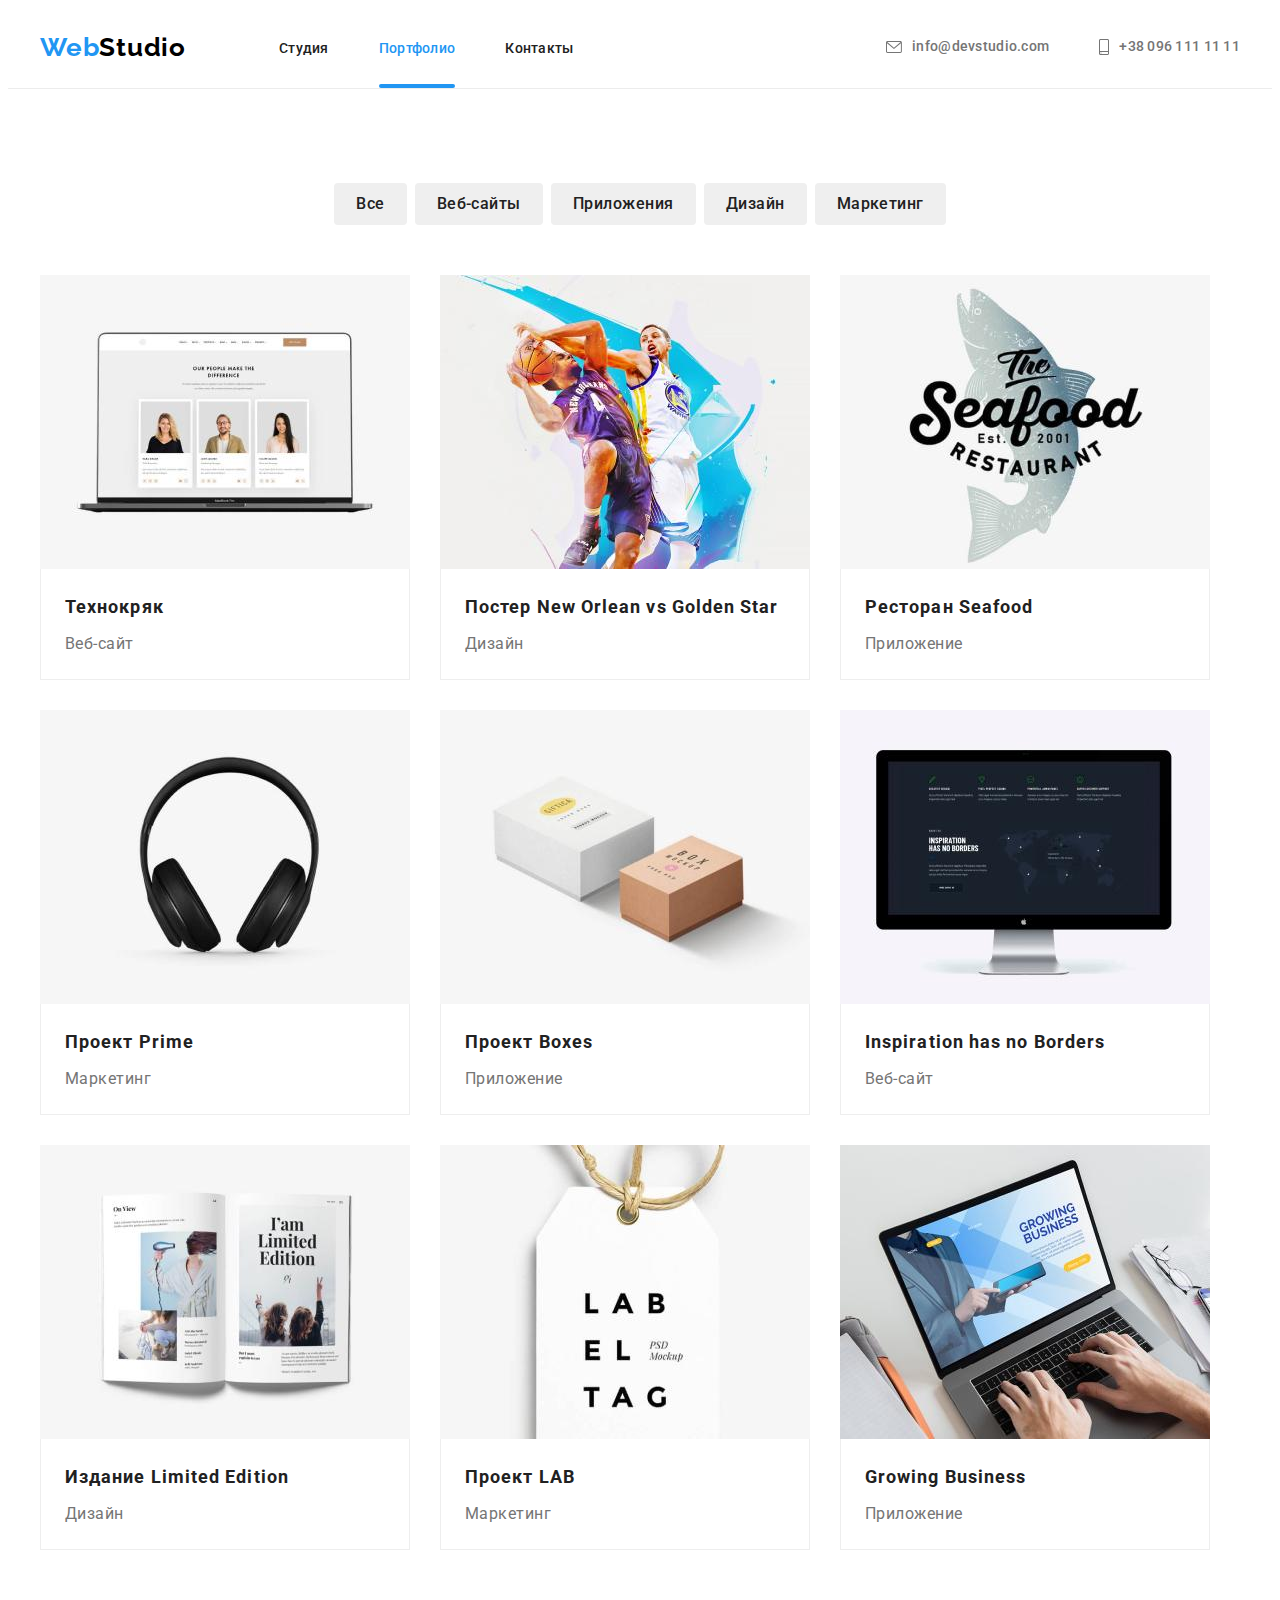
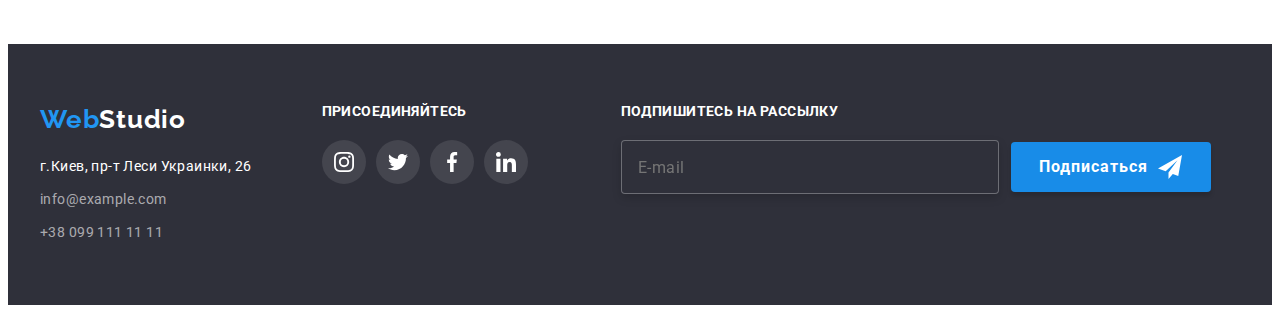
==== commit a8e26100: "add" ====
--- a/portfolio.html
+++ b/portfolio.html
@@ -51,14 +51,14 @@
       </ul>
       <ul class="products list">
         <li class="products__item"><a href="" class="products__link list">
-          <div class="products__wrap">
+          <div class="products-wrap">
           <img
             src="./images/img 1.jpg"
             alt="Websait"
             width="370"
             height="294"
           />
-          <p class="products__top-text">
+          <p class="products-wrap__text">
             Ресурс предлагает комплексные предложения с разным уровнем функционала и сервисов. Все это позволит пользователю получать исчерпывающие сведения про компанию или частную особу.
           </p>
         </div>
@@ -68,139 +68,139 @@
         </div>
       </a>
       </li>
-        <li class="products-list__item"><a href="" class="products-list__link list">
-          <div class="portfolio-wrap">
+        <li class="products__item"><a href="" class="products__link list">
+          <div class="products-wrap">
             <img src="./images/img 2.jpg"
             alt="Design"
             width="370"
             height="294"
           />
-            <p class="portfolio-top-text">
-            Ресурс предлагает комплексные предложения с разным уровнем функционала и сервисов. Все это позволит пользователю получать исчерпывающие сведения про компанию или частную особу.
-          </p>
-        </div>
-          <div class="product-list-rectangle">
-          <h3 class="portfolio-title">Постер New Orlean vs Golden Star</h3>
-          <p class="portfolio-text">Дизайн</p>
+            <p class="products-wrap__text">
+            Ресурс предлагает комплексные предложения с разным уровнем функционала и сервисов. Все это позволит пользователю получать исчерпывающие сведения про компанию или частную особу.
+          </p>
+        </div>
+          <div class="products-rectangle">
+          <h3 class="products-rectangle__title">Постер New Orlean vs Golden Star</h3>
+          <p class="products-rectangle__text">Дизайн</p>
         </div>
       </a>
         </li>
-        <li class="portfolio-item"><a href="" class="portfolio-link list">
-          <div class="portfolio-wrap">
+        <li class="products__item"><a href="" class="products__link list">
+          <div class="products-wrap">
           <img
             src="./images/img 3.jpg"
             alt="Application"
             width="370"
             height="294"
           />
-          <p class="portfolio-top-text">
-            Ресурс предлагает комплексные предложения с разным уровнем функционала и сервисов. Все это позволит пользователю получать исчерпывающие сведения про компанию или частную особу.
-          </p>
-        </div>
-          <div class="product-list-rectangle">
-        <h3 class="portfolio-title">Ресторан Seafood</h3>
-          <p class="portfolio-text">Приложение</p>
+          <p class="products-wrap__text">
+            Ресурс предлагает комплексные предложения с разным уровнем функционала и сервисов. Все это позволит пользователю получать исчерпывающие сведения про компанию или частную особу.
+          </p>
+        </div>
+          <div class="products-rectangle">
+        <h3 class="products-rectangle__title">Ресторан Seafood</h3>
+          <p class="products-rectangle__text">Приложение</p>
         </div>
       </a>
         </li>
-        <li class="portfolio-item"><a href="" class="portfolio-link list">
-          <div class="portfolio-wrap">
+        <li class="products__item"><a href="" class="products__link list">
+          <div class="products-wrap">
           <img
             src="./images/img 4.jpg"
             alt="Marketing"
             width="370"
             height="294"
           />
-          <p class="portfolio-top-text">
+          <p class="products-wrap__text">
             Ресурс предлагает комплексные предложения с разным уровнем функционала и сервисов. Все это позволит пользователю получать исчерпывающие сведения про компанию или частную особу.
             </p>
         </div>
-          <div class="product-list-rectangle">
-          <h3 class="portfolio-title">Проект Prime</h3>
-          <p class="portfolio-text">Маркетинг</p>
-        </div>
-      </a>
-      </li>
-        <li class="portfolio-item"><a href="" class="portfolio-link list">
-          <div class="portfolio-wrap">
+          <div class="products-rectangle">
+          <h3 class="products-rectangle__title">Проект Prime</h3>
+          <p class="products-rectangle__text">Маркетинг</p>
+        </div>
+      </a>
+      </li>
+        <li class="products__item"><a href="" class="products__link list">
+          <div class="products-wrap">
           <img
             src="./images/img 5.jpg"
             alt="Application"
             width="370"
             height="294"
           />
-          <p class="portfolio-top-text">
-            Ресурс предлагает комплексные предложения с разным уровнем функционала и сервисов. Все это позволит пользователю получать исчерпывающие сведения про компанию или частную особу.
-          </p>
-        </div>
-          <div class="product-list-rectangle"><h3 class="portfolio-title">Проект Boxes</h3>
-          <p class="portfolio-text">Приложение</p>
-        </div>
-      </a>
-      </li>
-        <li class="portfolio-item"><a href="" class="portfolio-link list">
-          <div class="portfolio-wrap">
+          <p class="products-wrap__text">
+            Ресурс предлагает комплексные предложения с разным уровнем функционала и сервисов. Все это позволит пользователю получать исчерпывающие сведения про компанию или частную особу.
+          </p>
+        </div>
+          <div class="products-rectangle"><h3 class="products-rectangle__title">Проект Boxes</h3>
+          <p class="products-rectangle__text">Приложение</p>
+        </div>
+      </a>
+      </li>
+        <li class="products__item"><a href="" class="products__link list">
+          <div class="products-wrap">
           <img
             src="./images/img 6.jpg"
             alt="Websait"
             width="370"
             height="294"
           />
-          <p class="portfolio-top-text">
-            Ресурс предлагает комплексные предложения с разным уровнем функционала и сервисов. Все это позволит пользователю получать исчерпывающие сведения про компанию или частную особу.
-          </p>
-        </div>
-          <div class="product-list-rectangle"><h3 class="portfolio-title">Inspiration has no Borders</h3>
-          <p class="portfolio-text">Веб-сайт</p>
+          <p class="products-wrap__text">
+            Ресурс предлагает комплексные предложения с разным уровнем функционала и сервисов. Все это позволит пользователю получать исчерпывающие сведения про компанию или частную особу.
+          </p>
+        </div>
+          <div class="products-rectangle"><h3 class="products-rectangle__title">Inspiration has no Borders</h3>
+          <p class="products-rectangle__text">Веб-сайт</p>
         </div></a>
       </li>
-        <li class="portfolio-item"><a href="" class="portfolio-link list">
-          <div class="portfolio-wrap">
+        <li class="products__item"><a href="" class="products__link list">
+          <div class="products-wrap">
           <img
             src="./images/img 7.jpg"
             alt="Design"
             width="370"
             height="294"
           />
-          <p class="portfolio-top-text">
-            Ресурс предлагает комплексные предложения с разным уровнем функционала и сервисов. Все это позволит пользователю получать исчерпывающие сведения про компанию или частную особу.
-          </p>
-        </div>
-          <div class="product-list-rectangle"><h3 class="portfolio-title">Издание Limited Edition</h3>
-          <p class="portfolio-text">Дизайн</p>
+          <p class="products-wrap__text">
+            Ресурс предлагает комплексные предложения с разным уровнем функционала и сервисов. Все это позволит пользователю получать исчерпывающие сведения про компанию или частную особу.
+          </p>
+        </div>
+          <div class="products-rectangle"><h3 class="products-rectangle__title">Издание Limited Edition</h3>
+          <p class="products-rectangle__text">Дизайн</p>
         </div></a>
       </li>
-        <li class="portfolio-item"><a href="" class="portfolio-link list">
-          <div class="portfolio-wrap">
+        <li class="products__item"><a href="" class="products__link list">
+          <div class="products-wrap">
           <img
             src="./images/img 8.jpg"
             alt="Marketing"
             width="370"
             height="294"
           />
-          <p class="portfolio-top-text">
-            Ресурс предлагает комплексные предложения с разным уровнем функционала и сервисов. Все это позволит пользователю получать исчерпывающие сведения про компанию или частную особу.
-          </p>
-        </div>
-          <div class="product-list-rectangle"><h3 class="portfolio-title">Проект LAB</h3>
-          <p class="portfolio-text">Маркетинг</p>
+          <p class="products-wrap__text">
+            Ресурс предлагает комплексные предложения с разным уровнем функционала и сервисов. Все это позволит пользователю получать исчерпывающие сведения про компанию или частную особу.
+          </p>
+        </div>
+          <div class="products-rectangle"><h3 class="products-rectangle__title">Проект LAB</h3>
+          <p class="products-rectangle__text">Маркетинг</p>
         </div></a>
       </li>
-        <li class="portfolio-item"><a href="" class="portfolio-link list">
-          <div class="portfolio-wrap">
+        <li class="products__item"><a href="" class="products__link list">
+          <div class="products-wrap">
           <img
             src="./images/img 9.jpg"
             alt="Application"
             width="370"
             height="294"
           />
-          <p class="portfolio-top-text">
-            Ресурс предлагает комплексные предложения с разным уровнем функционала и сервисов. Все это позволит пользователю получать исчерпывающие сведения про компанию или частную особу.
-          </p>
-        </div>
-          <div class="product-list-rectangle">
-          <h3 class="portfolio-title">Growing Business</h3>
-          <p class="portfolio-text">Приложение</p>
+          <p class="products-wrap__text">
+            Ресурс предлагает комплексные предложения с разным уровнем функционала и сервисов. Все это позволит пользователю получать исчерпывающие сведения про компанию или частную особу.
+          </p>
+        </div>
+          <div class="products-rectangle">
+          <h3 class="products-rectangle__title">Growing Business</h3>
+          <p class="products-rectangle__text">Приложение</p>
         </div>
       </a>
       </li>
--- a/css/main.min.css
+++ b/css/main.min.css
@@ -1 +1 @@
-:root{--first-text-color: #212121;--secondary-text-color: #757575;--hover-color: #2196F3}p,h1,h2,h3,h4,h5,h6{margin:0}ul,ol{margin:0;padding-left:0}body{font-family:"Roboto",sans-serif}.list{list-style:none}.list{text-decoration:none}.section{padding-top:94px;padding-bottom:94px}.section-second{padding-top:0px;padding-bottom:94px}img{display:block;max-width:100%;height:auto}.visually-hidden{position:absolute;width:1px;height:1px;margin:-1px;border:0;padding:0;white-space:nowrap;clip-path:inset(100%);clip:rect(0 0 0 0);overflow:hidden}.container{width:1200px;margin-left:auto;margin-right:auto;padding-left:15px;padding-right:15px}.logo--color-dark{color:#000}.logo--color-blue{color:#2196f3}.logo--color-light{color:#fff}.backdrop{position:fixed;top:0;width:100%;height:100%;background-color:rgba(0,0,0,.1);border:1px;pointer-events:auto;transition:opacity 1000ms cubic-bezier(0.4, 0, 0.2, 1),visibility 1000ms cubic-bezier(0.4, 0, 0.2, 1)}.modal{background-color:#fff;box-shadow:0px 1px 3px rgba(0,0,0,.12),0px 1px 1px rgba(0,0,0,.14),0px 2px 1px rgba(0,0,0,.2);border-radius:4px;width:528px;height:581px;position:absolute;top:50%;left:50%;transform:translate(-50%, -50%);padding:40px}.modal-close{position:absolute;right:8px;top:8px;width:30px;height:30px;background-color:#fff;border-radius:50%;border:1px solid rgba(0,0,0,.1);display:flex;align-items:center;justify-content:center;transition:fill 250ms cubic-bezier(0.4, 0, 0.2, 1)}.modal-close:focus{fill:var(--hover-color)}.modal-title{font-family:inherit;font-style:normal;font-weight:700;font-size:20px;line-height:1.15;text-align:center;letter-spacing:.03em;color:var(--first-text-color);margin-bottom:12px}.is-hidden{opacity:0;visibility:hidden;pointer-events:none}.modal-input{width:100%;height:40px;border:1px solid rgba(33,33,33,.2);border-radius:4px;outline:rgba(0,0,0,0);transition:border-color 250ms cubic-bezier(0.4, 0, 0.2, 1);padding-left:42px}.modal-input:focus{border-color:var(--hover-color)}.input-wrap{position:relative}.input-icon{position:absolute;left:12px;top:50%;transform:translateY(-50%);transition:fill 250ms cubic-bezier(0.4, 0, 0.2, 1)}.modal-input:focus+.input-icon{fill:var(--hover-color)}.modal-field{margin-bottom:10px}.modal-field:nth-child(4n){margin-bottom:20px}.modal-label{width:100%;display:block;margin-bottom:4px;font-family:"Roboto";font-style:normal;font-weight:400;font-size:12px;line-height:1.17;letter-spacing:.01em;color:var(--secondary-text-color)}.placeholder-text{width:100%;height:120px;border:1px solid rgba(33,33,33,.2);border-radius:4px;resize:none;display:block;padding:12px 16px;font-family:"Roboto",sans-serif;font-style:normal;font-weight:400;font-size:12px;line-height:1.17;letter-spacing:.01em;color:rgba(117,117,117,.5);outline:rgba(0,0,0,0);transition:border-color 250ms cubic-bezier(0.4, 0, 0.2, 1)}.placeholder-text:focus{border-color:var(--hover-color)}.checkbox{margin-bottom:30px}.check-text{display:flex;align-items:center;justify-content:center;font-family:"Roboto";font-style:normal;font-weight:400;font-size:14px;line-height:1.71;letter-spacing:.03em;color:#757575}.check-text span{display:flex;align-items:center;justify-content:center;width:16px;height:15px;border-radius:2px;background-color:#fff;border:.2px solid #000;transition:background-color 250ms cubic-bezier(0.4, 0, 0.2, 1);margin-right:7px}.modal-link{color:#2196f3}.check-icon{fill:rgba(0,0,0,0);transition:fill 250ms cubic-bezier(0.4, 0, 0.2, 1)}.modal-check:checked+.check-text .check-icon{fill:#fff}.modal-check:checked+.check-text span{background-color:var(--hover-color);border:none}.modal-btn{font-family:"Roboto";font-weight:700;font-size:16px;line-height:1.88;display:flex;align-items:center;text-align:center;letter-spacing:.06em;color:#fff;background:#188ce8;box-shadow:0px 4px 4px rgba(0,0,0,.15);border-radius:4px;border-color:rgba(0,0,0,0);display:block;margin:auto;height:50px;width:200px;transition:background-color transform 250ms cubic-bezier(0.4, 0, 0.2, 1)}.modal-btn:hover,.modal-btn:focus{background-color:#188ce8}.soc--color-grey{fill:#afb1b8}.soc--color-white{fill:#fff}.soc--background-color-white{background-color:#fff}.soc--background-color-grey{background-color:rgba(255,255,255,.1)}.header{border-bottom:1px solid #ececec;padding-top:24px;padding-bottom:25px}.header>.container{display:flex;align-items:center}.header__logo{font-family:"Raleway",sans-serif;font-weight:700;font-size:26px;line-height:1.19;letter-spacing:.03em;margin-right:93px}.logo__text{font-family:"Raleway",sans-serif;font-weight:700;font-size:26px;line-height:1.19;letter-spacing:.03em}.navigation{display:flex;align-items:center}.navigation__list{display:flex;align-items:center}.navigation__item{list-style:none}.navigation__item:not(:last-child){margin-right:50px}.navigation__link{font-weight:500;font-size:14px;line-height:1.14;list-style:none;letter-spacing:.02em;color:var(--first-text-color);transition:color 250ms cubic-bezier(0.4, 0, 0.2, 1)}.navigation__link:hover,.navigation__link:focus{color:var(--hover-color)}.current{position:relative;color:var(--hover-color)}.current::after{position:absolute;width:100%;content:"";height:4px;border-radius:2px;left:0;background-color:#2196f3;bottom:-32px;transition:transform 250ms cubic-bezier(0.4, 0, 0.2, 1);transition-property:color}.header__connect{display:flex;margin-left:auto;align-items:center}.connect__item:not(:last-child){margin-right:50px}.connect__icon{display:flex;align-items:center;fill:currentColor;margin-right:10px}.connect__icon:hover,.connect__icon:focus{background-color:#fff;fill:currentColor}.connect__mail{display:flex;align-items:center;flex-direction:row-reverse;font-weight:500;font-size:14px;line-height:1.14;letter-spacing:.02em;color:var(--secondary-text-color);transition:color 250ms cubic-bezier(0.4, 0, 0.2, 1)}.connect__mail:hover,.connect__mail:focus{color:var(--hover-color)}.connect__tel{display:flex;align-items:center;flex-direction:row-reverse;font-weight:500;font-size:14px;line-height:1.14;letter-spacing:.02em;color:var(--secondary-text-color);transition:color 250ms cubic-bezier(0.4, 0, 0.2, 1)}.connect__tel:hover,.connect__tel:focus{color:var(--hover-color)}.hero{padding-top:200px;padding-bottom:200px;text-align:center;margin-top:auto}.hero-bg{background-image:linear-gradient(rgba(47, 48, 58, 0.4), rgba(47, 48, 58, 0.4)),url(../images/hero-bg.jpg);background-repeat:no-repeat;background-position:center;background-size:cover;max-width:1600px;margin-left:auto;margin-right:auto}.hero__title{font-family:Roboto;font-weight:900;font-size:44px;line-height:1.36;text-align:center;letter-spacing:.06em;text-transform:uppercase;color:#fff;margin:auto;margin-right:auto;margin-bottom:30px;max-width:696px}.hero__btn{font-family:inherit;font-weight:700;font-size:16px;line-height:1.88;display:flex;text-align:center;letter-spacing:.06em;cursor:pointer;color:#fff;background-color:#2196f3;display:block;margin:auto;height:50px;width:200px;border-radius:4px;border-color:rgba(0,0,0,0);transition:background-color 250ms cubic-bezier(0.4, 0, 0.2, 1)}.hero__btn:hover,.hero__btn:focus{background-color:#188ce8}.info__list{display:flex;align-items:center}.info__item:not(:last-child){margin-right:30px}.info__soc{display:flex;align-items:center;justify-content:center;width:270px;height:120px;background-color:#f5f4fa;margin-bottom:30px}.description__title{font-family:inherit;font-weight:700;font-size:14px;line-height:1.14;letter-spacing:.03em;text-transform:uppercase;color:var(--first-text-color);margin-bottom:10px}.description__text{font-weight:400;font-size:14px;line-height:1.71;letter-spacing:.03em;color:var(--secondary-text-color)}.about__title{font-weight:700;font-size:36px;line-height:1.17;text-align:center;letter-spacing:.03em;color:var(--first-text-color);margin-bottom:50px}.picture{display:flex;align-items:center;gap:30px}.picture__item{position:relative}.picture__text{position:absolute;bottom:0;font-family:inherit;font-weight:700;font-size:14px;line-height:1.14;text-align:center;letter-spacing:.03em;text-transform:uppercase;color:#fff;width:100%;height:70px;background:rgba(47,48,58,.8);display:flex;justify-content:center;align-items:center}.team{background-color:#f5f4fa;max-width:1600px;margin-left:auto;margin-right:auto}.team__title{font-weight:700;font-size:36px;line-height:1.17;letter-spacing:.03em;color:var(--first-text-color);margin-bottom:50px;text-align:center}.card-list{display:flex;align-items:center;gap:30px;list-style:none;text-align:center}.card-list__item{border-color:rgba(0,0,0,0);background:#fff;box-shadow:0px 4px 4px rgba(0,0,0,.25),0px 1px 1px rgba(0,0,0,.14),0px 2px 1px rgba(0,0,0,.2);border-radius:0px 0px 4px 4px}.card-list__rectangle{padding-top:30px;padding-bottom:30px}.card-list__name{font-weight:500;font-size:16px;line-height:1.19;letter-spacing:.03em;color:var(--first-text-color);margin-bottom:10px}.card-list__text{font-weight:400;font-size:16px;line-height:1.19;letter-spacing:.03em;color:var(--secondary-text-color);margin-bottom:16px}.socials{display:flex;justify-content:center;gap:10px}.socials__link{width:44px;height:44px;border-radius:50%;display:flex;align-items:center;justify-content:center;transition:background-color 250ms cubic-bezier(0.4, 0, 0.2, 1),fill 250ms cubic-bezier(0.4, 0, 0.2, 1)}.socials__link:hover,.socials__link:focus{background-color:var(--hover-color);fill:#fff}.clients{max-width:1600px;margin-left:auto;margin-right:auto}.clients__title{font-weight:700;font-size:36px;line-height:1.17;letter-spacing:.03em;color:var(--first-text-color);margin-bottom:50px;text-align:center}.block{display:flex;justify-content:center;gap:30px}.block__link{width:170px;height:92px;align-items:center;justify-content:center;border:1px solid #afb1b8;border-radius:4px;display:flex;fill:#afb1b8;transition:border-color 250ms cubic-bezier(0.4, 0, 0.2, 1),fill 250ms cubic-bezier(0.4, 0, 0.2, 1)}.block__link:hover,.block__link:focus{border-color:var(--hover-color);fill:var(--hover-color)}.footer-contact{background-color:#2f303a;padding-top:60px;padding-bottom:60px;max-width:1600px;margin-left:auto;margin-right:auto}.contact.container{display:flex}.footer__logo{font-family:"Raleway",sans-serif;font-weight:700;font-size:26px;line-height:1.19;letter-spacing:.03em;margin-bottom:20px;display:inline-block}.contact__item:not(:last-child){margin-bottom:9px}.address{font-style:normal}.contact__map{font-style:normal;font-weight:400;font-size:14px;line-height:1.71;letter-spacing:.03em;color:#fff;transition:color 250ms cubic-bezier(0.4, 0, 0.2, 1)}.contact__map:hover,.contact__map:focus{color:var(--hover-color)}.contact__email{font-style:normal;font-weight:400;font-size:14px;line-height:1.71;letter-spacing:.03em;color:rgba(255,255,255,.6);transition:transform 250ms cubic-bezier(0.4, 0, 0.2, 1);transition-property:color}.contact__email:hover,.contact__email:focus{color:var(--hover-color)}.contact__tel{font-style:normal;font-weight:400;font-size:14px;line-height:1.71;letter-spacing:.03em;color:rgba(255,255,255,.6);transition:transform 250ms cubic-bezier(0.4, 0, 0.2, 1);transition-property:color}.contact__tel:hover,.contact__tel:focus{color:var(--hover-color)}.footer-connect{margin-left:70px}.footer-socials{display:flex;gap:10px;align-items:baseline}.footer-connect__text{font-family:Roboto,sans-serif;font-weight:700;font-size:14px;line-height:1.14;letter-spacing:.03em;text-transform:uppercase;color:#fff;margin-bottom:20px}.footer-socials__link{width:44px;height:44px;border-radius:50%;display:flex;align-items:center;justify-content:center;transition:background-color 250ms cubic-bezier(0.4, 0, 0.2, 1)}.footer-socials__link:hover,.footer-socials__link:focus{background-color:var(--hover-color)}.footer-email{margin-left:93px}.footer-email__text{font-family:Roboto,sans-serif;font-weight:700;font-size:14px;line-height:1.14;letter-spacing:.03em;text-transform:uppercase;color:#fff;margin-bottom:20px}.form-email{display:flex;align-items:baseline}.form-email__input{width:358px;height:50px;border:1px solid rgba(255,255,255,.3);filter:drop-shadow(0px 4px 4px rgba(0, 0, 0, 0.15));border-radius:4px;background-color:#2f303a;padding-left:16px;font-family:"Roboto";font-weight:400;font-size:16px;line-height:1.25;letter-spacing:.03em;color:rgba(255,255,255,.6);outline:rgba(0,0,0,0);margin-right:12px;transition:border-color transform 250ms cubic-bezier(0.4, 0, 0.2, 1)}.footer-email__button{font-family:"Roboto",sans-serif;font-weight:700;font-size:16px;line-height:1.88;display:flex;align-items:center;justify-content:center;cursor:pointer;letter-spacing:.06em;color:#fff;background:#188ce8;margin:auto;box-shadow:0px 4px 4px rgba(0,0,0,.15);border-radius:4px;border-color:rgba(0,0,0,0);height:50px;width:200px;transition:background-color transform 250ms cubic-bezier(0.4, 0, 0.2, 1)}.button-icon-send{fill:currentColor;margin-left:10px}.top-button__list{display:flex;flex-wrap:wrap;gap:8px;justify-content:center;margin-bottom:50px}.top-button__link{font-family:inherit;font-weight:500;font-size:16px;line-height:1.62;text-align:center;letter-spacing:.03em;cursor:pointer;color:#212121;border-radius:4px;border-color:rgba(0,0,0,0);padding:6px 20px;transition:box-shadow 250ms cubic-bezier(0.4, 0, 0.2, 1),background-color 250ms cubic-bezier(0.4, 0, 0.2, 1),color 250ms cubic-bezier(0.4, 0, 0.2, 1)}.top-button__link:hover,.top-button__link:focus{box-shadow:0px 3px 1px rgba(0,0,0,.1),0px 1px 2px rgba(0,0,0,.08),0px 2px 2px rgba(0,0,0,.12);background-color:var(--hover-color);color:#fff}.products{display:flex;flex-wrap:wrap;gap:30px}.products__link{display:block;transition:box-shadow 250ms cubic-bezier(0.4, 0, 0.2, 1)}.products__link:hover,.products__link:focus{box-shadow:0px 1px 1px rgba(0,0,0,.12),0px 4px 4px rgba(0,0,0,.06),1px 4px 6px rgba(0,0,0,.16)}.products__wrap{position:relative;overflow:hidden}.products__top-text{position:absolute;top:0;left:0;font-family:"Roboto",sans-serif;font-weight:400;font-size:18px;line-height:1.56;letter-spacing:.03em;color:#fff;padding:63px 24px;background-color:rgba(33,150,243,.9);transform:translateY(100%);transition:transform 250ms cubic-bezier(0.4, 0, 0.2, 1)}.portfolio-link:hover .products__top-text{transform:translateY(0%)}.products-rectangle{font-family:Roboto,sans-serif;padding:20px 24px;border:1px solid #eee;border-top:none}.products-rectangle__title{font-weight:700;font-size:18px;line-height:2;letter-spacing:.06em;color:var(--first-text-color);margin-bottom:4px}.products-rectangle__text{font-weight:400;font-size:16px;line-height:1.88;letter-spacing:.03em;color:var(--secondary-text-color)}/*# sourceMappingURL=main.min.css.map */+:root{--first-text-color: #212121;--secondary-text-color: #757575;--hover-color: #2196F3}p,h1,h2,h3,h4,h5,h6{margin:0}ul,ol{margin:0;padding-left:0}body{font-family:"Roboto",sans-serif}.list{list-style:none}.list{text-decoration:none}.section{padding-top:94px;padding-bottom:94px}.section-second{padding-top:0px;padding-bottom:94px}img{display:block;max-width:100%;height:auto}.visually-hidden{position:absolute;width:1px;height:1px;margin:-1px;border:0;padding:0;white-space:nowrap;clip-path:inset(100%);clip:rect(0 0 0 0);overflow:hidden}.container{width:1200px;margin-left:auto;margin-right:auto;padding-left:15px;padding-right:15px}.logo--color-dark{color:#000}.logo--color-blue{color:#2196f3}.logo--color-light{color:#fff}.backdrop{position:fixed;top:0;width:100%;height:100%;background-color:rgba(0,0,0,.1);border:1px;pointer-events:auto;transition:opacity 1000ms cubic-bezier(0.4, 0, 0.2, 1),visibility 1000ms cubic-bezier(0.4, 0, 0.2, 1)}.modal{background-color:#fff;box-shadow:0px 1px 3px rgba(0,0,0,.12),0px 1px 1px rgba(0,0,0,.14),0px 2px 1px rgba(0,0,0,.2);border-radius:4px;width:528px;height:581px;position:absolute;top:50%;left:50%;transform:translate(-50%, -50%);padding:40px}.modal-close{position:absolute;right:8px;top:8px;width:30px;height:30px;background-color:#fff;border-radius:50%;border:1px solid rgba(0,0,0,.1);display:flex;align-items:center;justify-content:center;transition:fill 250ms cubic-bezier(0.4, 0, 0.2, 1)}.modal-close:focus{fill:var(--hover-color)}.modal-title{font-family:inherit;font-style:normal;font-weight:700;font-size:20px;line-height:1.15;text-align:center;letter-spacing:.03em;color:var(--first-text-color);margin-bottom:12px}.is-hidden{opacity:0;visibility:hidden;pointer-events:none}.modal-input{width:100%;height:40px;border:1px solid rgba(33,33,33,.2);border-radius:4px;outline:rgba(0,0,0,0);transition:border-color 250ms cubic-bezier(0.4, 0, 0.2, 1);padding-left:42px}.modal-input:focus{border-color:var(--hover-color)}.input-wrap{position:relative}.input-icon{position:absolute;left:12px;top:50%;transform:translateY(-50%);transition:fill 250ms cubic-bezier(0.4, 0, 0.2, 1)}.modal-input:focus+.input-icon{fill:var(--hover-color)}.modal-field{margin-bottom:10px}.modal-field:nth-child(4n){margin-bottom:20px}.modal-label{width:100%;display:block;margin-bottom:4px;font-family:"Roboto";font-style:normal;font-weight:400;font-size:12px;line-height:1.17;letter-spacing:.01em;color:var(--secondary-text-color)}.placeholder-text{width:100%;height:120px;border:1px solid rgba(33,33,33,.2);border-radius:4px;resize:none;display:block;padding:12px 16px;font-family:"Roboto",sans-serif;font-style:normal;font-weight:400;font-size:12px;line-height:1.17;letter-spacing:.01em;color:rgba(117,117,117,.5);outline:rgba(0,0,0,0);transition:border-color 250ms cubic-bezier(0.4, 0, 0.2, 1)}.placeholder-text:focus{border-color:var(--hover-color)}.checkbox{margin-bottom:30px}.check-text{display:flex;align-items:center;justify-content:center;font-family:"Roboto";font-style:normal;font-weight:400;font-size:14px;line-height:1.71;letter-spacing:.03em;color:#757575}.check-text span{display:flex;align-items:center;justify-content:center;width:16px;height:15px;border-radius:2px;background-color:#fff;border:.2px solid #000;transition:background-color 250ms cubic-bezier(0.4, 0, 0.2, 1);margin-right:7px}.modal-link{color:#2196f3}.check-icon{fill:rgba(0,0,0,0);transition:fill 250ms cubic-bezier(0.4, 0, 0.2, 1)}.modal-check:checked+.check-text .check-icon{fill:#fff}.modal-check:checked+.check-text span{background-color:var(--hover-color);border:none}.modal-btn{font-family:"Roboto";font-weight:700;font-size:16px;line-height:1.88;display:flex;align-items:center;text-align:center;letter-spacing:.06em;color:#fff;background:#188ce8;box-shadow:0px 4px 4px rgba(0,0,0,.15);border-radius:4px;border-color:rgba(0,0,0,0);display:block;margin:auto;height:50px;width:200px;transition:background-color transform 250ms cubic-bezier(0.4, 0, 0.2, 1)}.modal-btn:hover,.modal-btn:focus{background-color:#188ce8}.soc--color-grey{fill:#afb1b8}.soc--color-white{fill:#fff}.soc--background-color-white{background-color:#fff}.soc--background-color-grey{background-color:rgba(255,255,255,.1)}.header{border-bottom:1px solid #ececec;padding-top:24px;padding-bottom:25px}.header>.container{display:flex;align-items:center}.header__logo{font-family:"Raleway",sans-serif;font-weight:700;font-size:26px;line-height:1.19;letter-spacing:.03em;margin-right:93px}.logo__text{font-family:"Raleway",sans-serif;font-weight:700;font-size:26px;line-height:1.19;letter-spacing:.03em}.navigation{display:flex;align-items:center}.navigation__list{display:flex;align-items:center}.navigation__item{list-style:none}.navigation__item:not(:last-child){margin-right:50px}.navigation__link{font-weight:500;font-size:14px;line-height:1.14;list-style:none;letter-spacing:.02em;color:var(--first-text-color);transition:color 250ms cubic-bezier(0.4, 0, 0.2, 1)}.navigation__link:hover,.navigation__link:focus{color:var(--hover-color)}.current{position:relative;color:var(--hover-color)}.current::after{position:absolute;width:100%;content:"";height:4px;border-radius:2px;left:0;background-color:#2196f3;bottom:-32px;transition:transform 250ms cubic-bezier(0.4, 0, 0.2, 1);transition-property:color}.header__connect{display:flex;margin-left:auto;align-items:center}.connect__item:not(:last-child){margin-right:50px}.connect__icon{display:flex;align-items:center;fill:currentColor;margin-right:10px}.connect__icon:hover,.connect__icon:focus{background-color:#fff;fill:currentColor}.connect__mail{display:flex;align-items:center;flex-direction:row-reverse;font-weight:500;font-size:14px;line-height:1.14;letter-spacing:.02em;color:var(--secondary-text-color);transition:color 250ms cubic-bezier(0.4, 0, 0.2, 1)}.connect__mail:hover,.connect__mail:focus{color:var(--hover-color)}.connect__tel{display:flex;align-items:center;flex-direction:row-reverse;font-weight:500;font-size:14px;line-height:1.14;letter-spacing:.02em;color:var(--secondary-text-color);transition:color 250ms cubic-bezier(0.4, 0, 0.2, 1)}.connect__tel:hover,.connect__tel:focus{color:var(--hover-color)}.hero{padding-top:200px;padding-bottom:200px;text-align:center;margin-top:auto}.hero-bg{background-image:linear-gradient(rgba(47, 48, 58, 0.4), rgba(47, 48, 58, 0.4)),url(../images/hero-bg.jpg);background-repeat:no-repeat;background-position:center;background-size:cover;max-width:1600px;margin-left:auto;margin-right:auto}.hero__title{font-family:Roboto;font-weight:900;font-size:44px;line-height:1.36;text-align:center;letter-spacing:.06em;text-transform:uppercase;color:#fff;margin:auto;margin-right:auto;margin-bottom:30px;max-width:696px}.hero__btn{font-family:inherit;font-weight:700;font-size:16px;line-height:1.88;display:flex;text-align:center;letter-spacing:.06em;cursor:pointer;color:#fff;background-color:#2196f3;display:block;margin:auto;height:50px;width:200px;border-radius:4px;border-color:rgba(0,0,0,0);transition:background-color 250ms cubic-bezier(0.4, 0, 0.2, 1)}.hero__btn:hover,.hero__btn:focus{background-color:#188ce8}.info__list{display:flex;align-items:center}.info__item:not(:last-child){margin-right:30px}.info__soc{display:flex;align-items:center;justify-content:center;width:270px;height:120px;background-color:#f5f4fa;margin-bottom:30px}.description__title{font-family:inherit;font-weight:700;font-size:14px;line-height:1.14;letter-spacing:.03em;text-transform:uppercase;color:var(--first-text-color);margin-bottom:10px}.description__text{font-weight:400;font-size:14px;line-height:1.71;letter-spacing:.03em;color:var(--secondary-text-color)}.about__title{font-weight:700;font-size:36px;line-height:1.17;text-align:center;letter-spacing:.03em;color:var(--first-text-color);margin-bottom:50px}.picture{display:flex;align-items:center;gap:30px}.picture__item{position:relative}.picture__text{position:absolute;bottom:0;font-family:inherit;font-weight:700;font-size:14px;line-height:1.14;text-align:center;letter-spacing:.03em;text-transform:uppercase;color:#fff;width:100%;height:70px;background:rgba(47,48,58,.8);display:flex;justify-content:center;align-items:center}.team{background-color:#f5f4fa;max-width:1600px;margin-left:auto;margin-right:auto}.team__title{font-weight:700;font-size:36px;line-height:1.17;letter-spacing:.03em;color:var(--first-text-color);margin-bottom:50px;text-align:center}.card-list{display:flex;align-items:center;gap:30px;list-style:none;text-align:center}.card-list__item{border-color:rgba(0,0,0,0);background:#fff;box-shadow:0px 4px 4px rgba(0,0,0,.25),0px 1px 1px rgba(0,0,0,.14),0px 2px 1px rgba(0,0,0,.2);border-radius:0px 0px 4px 4px}.card-list__rectangle{padding-top:30px;padding-bottom:30px}.card-list__name{font-weight:500;font-size:16px;line-height:1.19;letter-spacing:.03em;color:var(--first-text-color);margin-bottom:10px}.card-list__text{font-weight:400;font-size:16px;line-height:1.19;letter-spacing:.03em;color:var(--secondary-text-color);margin-bottom:16px}.socials{display:flex;justify-content:center;gap:10px}.socials__link{width:44px;height:44px;border-radius:50%;display:flex;align-items:center;justify-content:center;transition:background-color 250ms cubic-bezier(0.4, 0, 0.2, 1),fill 250ms cubic-bezier(0.4, 0, 0.2, 1)}.socials__link:hover,.socials__link:focus{background-color:var(--hover-color);fill:#fff}.clients{max-width:1600px;margin-left:auto;margin-right:auto}.clients__title{font-weight:700;font-size:36px;line-height:1.17;letter-spacing:.03em;color:var(--first-text-color);margin-bottom:50px;text-align:center}.block{display:flex;justify-content:center;gap:30px}.block__link{width:170px;height:92px;align-items:center;justify-content:center;border:1px solid #afb1b8;border-radius:4px;display:flex;fill:#afb1b8;transition:border-color 250ms cubic-bezier(0.4, 0, 0.2, 1),fill 250ms cubic-bezier(0.4, 0, 0.2, 1)}.block__link:hover,.block__link:focus{border-color:var(--hover-color);fill:var(--hover-color)}.footer-contact{background-color:#2f303a;padding-top:60px;padding-bottom:60px;max-width:1600px;margin-left:auto;margin-right:auto}.contact.container{display:flex}.footer__logo{font-family:"Raleway",sans-serif;font-weight:700;font-size:26px;line-height:1.19;letter-spacing:.03em;margin-bottom:20px;display:inline-block}.contact__item:not(:last-child){margin-bottom:9px}.address{font-style:normal}.contact__map{font-style:normal;font-weight:400;font-size:14px;line-height:1.71;letter-spacing:.03em;color:#fff;transition:color 250ms cubic-bezier(0.4, 0, 0.2, 1)}.contact__map:hover,.contact__map:focus{color:var(--hover-color)}.contact__email{font-style:normal;font-weight:400;font-size:14px;line-height:1.71;letter-spacing:.03em;color:rgba(255,255,255,.6);transition:transform 250ms cubic-bezier(0.4, 0, 0.2, 1);transition-property:color}.contact__email:hover,.contact__email:focus{color:var(--hover-color)}.contact__tel{font-style:normal;font-weight:400;font-size:14px;line-height:1.71;letter-spacing:.03em;color:rgba(255,255,255,.6);transition:transform 250ms cubic-bezier(0.4, 0, 0.2, 1);transition-property:color}.contact__tel:hover,.contact__tel:focus{color:var(--hover-color)}.footer-connect{margin-left:70px}.footer-socials{display:flex;gap:10px;align-items:baseline}.footer-connect__text{font-family:Roboto,sans-serif;font-weight:700;font-size:14px;line-height:1.14;letter-spacing:.03em;text-transform:uppercase;color:#fff;margin-bottom:20px}.footer-socials__link{width:44px;height:44px;border-radius:50%;display:flex;align-items:center;justify-content:center;transition:background-color 250ms cubic-bezier(0.4, 0, 0.2, 1)}.footer-socials__link:hover,.footer-socials__link:focus{background-color:var(--hover-color)}.footer-email{margin-left:93px}.footer-email__text{font-family:Roboto,sans-serif;font-weight:700;font-size:14px;line-height:1.14;letter-spacing:.03em;text-transform:uppercase;color:#fff;margin-bottom:20px}.form-email{display:flex;align-items:baseline}.form-email__input{width:358px;height:50px;border:1px solid rgba(255,255,255,.3);filter:drop-shadow(0px 4px 4px rgba(0, 0, 0, 0.15));border-radius:4px;background-color:#2f303a;padding-left:16px;font-family:"Roboto";font-weight:400;font-size:16px;line-height:1.25;letter-spacing:.03em;color:rgba(255,255,255,.6);outline:rgba(0,0,0,0);margin-right:12px;transition:border-color transform 250ms cubic-bezier(0.4, 0, 0.2, 1)}.footer-email__button{font-family:"Roboto",sans-serif;font-weight:700;font-size:16px;line-height:1.88;display:flex;align-items:center;justify-content:center;cursor:pointer;letter-spacing:.06em;color:#fff;background:#188ce8;margin:auto;box-shadow:0px 4px 4px rgba(0,0,0,.15);border-radius:4px;border-color:rgba(0,0,0,0);height:50px;width:200px;transition:background-color transform 250ms cubic-bezier(0.4, 0, 0.2, 1)}.button-icon-send{fill:currentColor;margin-left:10px}.top-button__list{display:flex;flex-wrap:wrap;gap:8px;justify-content:center;margin-bottom:50px}.top-button__link{font-family:inherit;font-weight:500;font-size:16px;line-height:1.62;text-align:center;letter-spacing:.03em;cursor:pointer;color:#212121;border-radius:4px;border-color:rgba(0,0,0,0);padding:6px 20px;transition:box-shadow 250ms cubic-bezier(0.4, 0, 0.2, 1),background-color 250ms cubic-bezier(0.4, 0, 0.2, 1),color 250ms cubic-bezier(0.4, 0, 0.2, 1)}.top-button__link:hover,.top-button__link:focus{box-shadow:0px 3px 1px rgba(0,0,0,.1),0px 1px 2px rgba(0,0,0,.08),0px 2px 2px rgba(0,0,0,.12);background-color:var(--hover-color);color:#fff}.products{display:flex;flex-wrap:wrap;gap:30px}.products__link{display:block;transition:box-shadow 250ms cubic-bezier(0.4, 0, 0.2, 1)}.products__link:hover,.products__link:focus{box-shadow:0px 1px 1px rgba(0,0,0,.12),0px 4px 4px rgba(0,0,0,.06),1px 4px 6px rgba(0,0,0,.16)}.products-wrap{position:relative;overflow:hidden}.products-wrap__text{position:absolute;top:0;left:0;font-family:"Roboto",sans-serif;font-weight:400;font-size:18px;line-height:1.56;letter-spacing:.03em;color:#fff;padding:63px 24px;background-color:rgba(33,150,243,.9);transform:translateY(100%);transition:transform 250ms cubic-bezier(0.4, 0, 0.2, 1)}.portfolio-link:hover .products-wrap__text{transform:translateY(0%)}.products-rectangle{font-family:Roboto,sans-serif;padding:20px 24px;border:1px solid #eee;border-top:none}.products-rectangle__title{font-weight:700;font-size:18px;line-height:2;letter-spacing:.06em;color:var(--first-text-color);margin-bottom:4px}.products-rectangle__text{font-weight:400;font-size:16px;line-height:1.88;letter-spacing:.03em;color:var(--secondary-text-color)}/*# sourceMappingURL=main.min.css.map */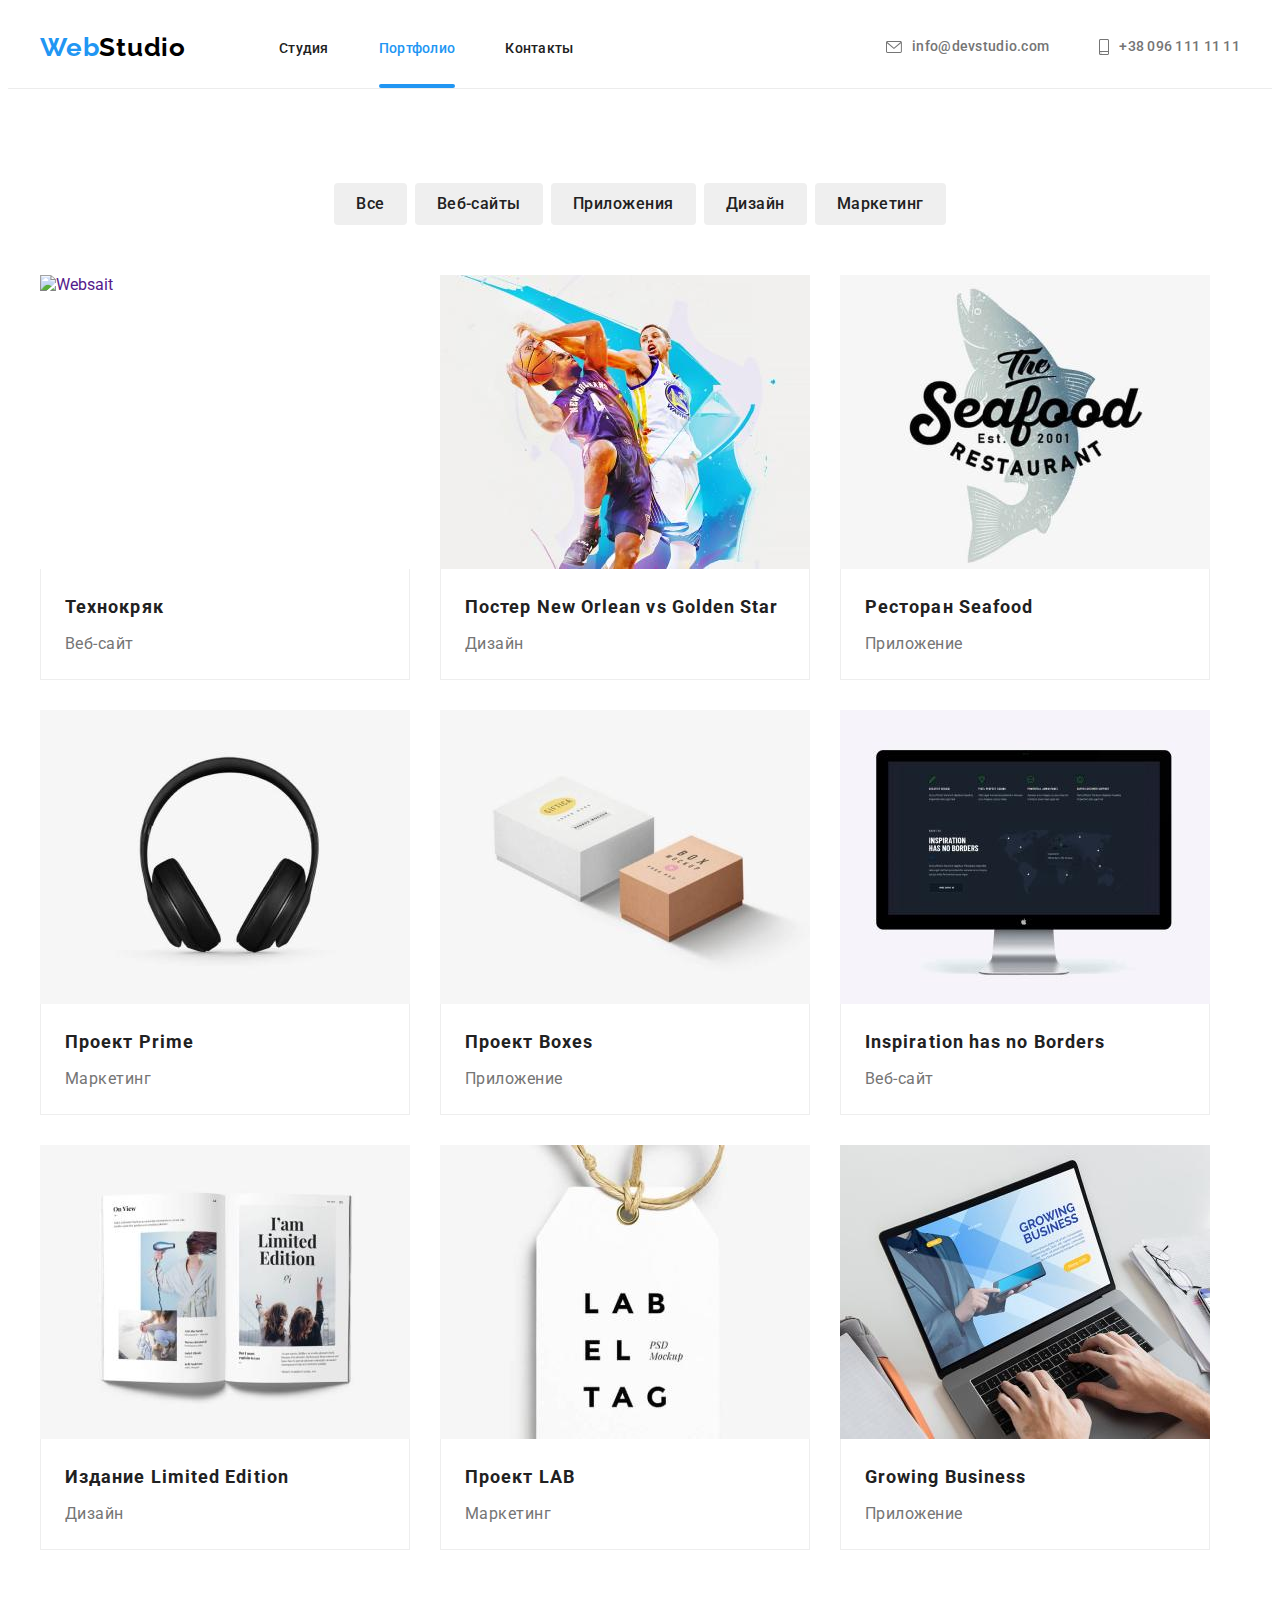
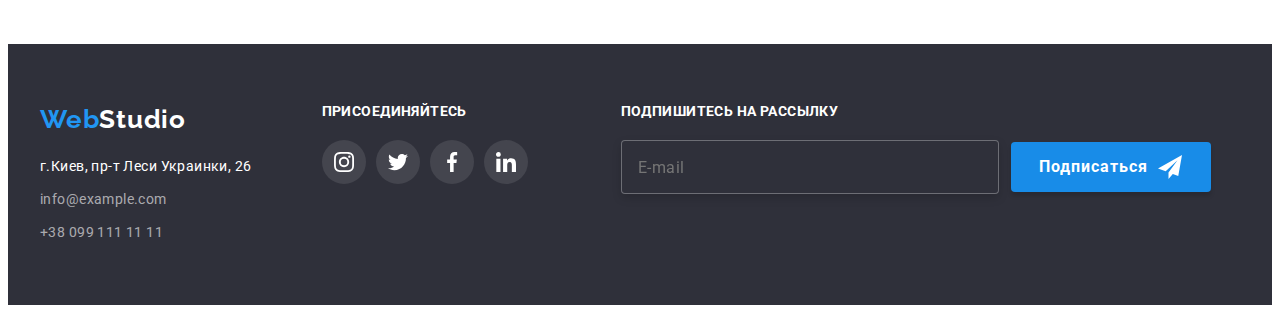
==== commit 26a46545: "add" ====
--- a/portfolio.html
+++ b/portfolio.html
@@ -11,267 +11,387 @@
       href="https://fonts.googleapis.com/css2?family=Raleway:wght@700&family=Roboto:wght@400;500;700;900&display=swap"
       rel="stylesheet"
     />
-    <link rel="stylesheet" href="./css/main.min.css"/>
-    <link rel="stylesheet" href="https://cdnjs.cloudflare.com/ajax/libs/modern-normalize/1.1.0/modern-normalize.min.css" integrity="sha512-wpPYUAdjBVSE4KJnH1VR1HeZfpl1ub8YT/NKx4PuQ5NmX2tKuGu6U/JRp5y+Y8XG2tV+wKQpNHVUX03MfMFn9Q==" crossorigin="anonymous" referrerpolicy="no-referrer" />
+    <link rel="stylesheet" href="./css/main.min.css" />
+    <link
+      rel="stylesheet"
+      href="https://cdnjs.cloudflare.com/ajax/libs/modern-normalize/1.1.0/modern-normalize.min.css"
+      integrity="sha512-wpPYUAdjBVSE4KJnH1VR1HeZfpl1ub8YT/NKx4PuQ5NmX2tKuGu6U/JRp5y+Y8XG2tV+wKQpNHVUX03MfMFn9Q=="
+      crossorigin="anonymous"
+      referrerpolicy="no-referrer"
+    />
   </head>
   <body>
     <header class="header">
       <div class="container header-container">
-      <a class="logo header__logo list logo--color-dark" href ="./index.html" lang="en"><span class="logo_text logo--color-blue">Web</span><span>Studio</span></a>
+        <a
+          class="logo header__logo list logo--color-dark"
+          href="./index.html"
+          lang="en"
+          ><span class="logo_text logo--color-blue">Web</span
+          ><span>Studio</span></a
+        >
         <nav class="navigation">
           <ul class="navigation__list">
-          <li class="navigation__item"><a href="./index.html" class="navigation__link list ">Студия</a></li>
-          <li class="navigation__item"><a href="./portfolio.html" class="navigation__link current list">Портфолио</a></li>
-          <li class="navigation__item"><a href="" class="navigation__link list">Контакты</a></li>
+            <li class="navigation__item">
+              <a href="./index.html" class="navigation__link list">Студия</a>
+            </li>
+            <li class="navigation__item">
+              <a href="./portfolio.html" class="navigation__link current list"
+                >Портфолио</a
+              >
+            </li>
+            <li class="navigation__item">
+              <a href="" class="navigation__link list">Контакты</a>
+            </li>
+          </ul>
+        </nav>
+        <ul class="connect header__connect list">
+          <li class="connect__item">
+            <a href="mailto:info@devstudio.com" class="connect__mail list"
+              >info@devstudio.com
+              <svg class="connect__icon" width="16" height="12">
+                <use href="./images/icons.svg#icon-envelope"></use>
+              </svg>
+            </a>
+          </li>
+          <li class="connect__item">
+            <a href="tel:+380961111111" class="connect__tel list"
+              >+38 096 111 11 11
+              <svg class="connect__icon" width="10" height="16">
+                <use href="./images/icons.svg#icon-smartphone"></use>
+              </svg>
+            </a>
+          </li>
         </ul>
-      </nav>
-      <ul class="connect header__connect list">
-        <li class="connect__item"><a href="mailto:info@devstudio.com" class="connect__mail list">info@devstudio.com 
-          <svg class="connect__icon" width="16" height="12">
-          <use href="./images/icons.svg#icon-envelope"></use>
-          </svg>
-          </a>
-        </li>
-        <li class="connect__item"><a href="tel:+380961111111" class="connect__tel list">+38 096 111 11 11 
-          <svg class="connect__icon" width="10" height="16">
-          <use href="./images/icons.svg#icon-smartphone"></use>
-          </svg>
-           </a></li>
-      </ul>
-    </div>
+      </div>
     </header>
-    <section class="portfolio section">
-      <div class="container portfolio-container">
-      <ul class="top-button__list list">
-        <li class="top-button__item"><button class="top-button__link"type="button">Все</button></li>
-        <li class="top-button__item"><button class="top-button__link"type="button">Веб-сайты</button></li>
-        <li class="top-button__item"><button class="top-button__link"type="button">Приложения</button></li>
-        <li class="top-button__item"><button class="top-button__link"type="button">Дизайн</button></li>
-        <li class="top-button__item"><button class="top-button__link"type="button">Маркетинг</button></li>
-      </ul>
-      <ul class="products list">
-        <li class="products__item"><a href="" class="products__link list">
-          <div class="products-wrap">
-          <img
-            src="./images/img 1.jpg"
-            alt="Websait"
-            width="370"
-            height="294"
-          />
-          <p class="products-wrap__text">
-            Ресурс предлагает комплексные предложения с разным уровнем функционала и сервисов. Все это позволит пользователю получать исчерпывающие сведения про компанию или частную особу.
-          </p>
+    <main>
+      <section class="portfolio section">
+        <div class="container portfolio-container">
+          <ul class="top-button__list list">
+            <li class="top-button__item">
+              <button class="top-button__link" type="button">Все</button>
+            </li>
+            <li class="top-button__item">
+              <button class="top-button__link" type="button">Веб-сайты</button>
+            </li>
+            <li class="top-button__item">
+              <button class="top-button__link" type="button">Приложения</button>
+            </li>
+            <li class="top-button__item">
+              <button class="top-button__link" type="button">Дизайн</button>
+            </li>
+            <li class="top-button__item">
+              <button class="top-button__link" type="button">Маркетинг</button>
+            </li>
+          </ul>
+          <ul class="products list">
+            <li class="products__item">
+              <a href="" class="products__link list">
+                <div class="products-wrap">
+                  <img
+                    src="./images/img1.jpg"
+                    alt="Websait"
+                    width="370"
+                    height="294"
+                  />
+                  <p class="products-wrap__text">
+                    Ресурс предлагает комплексные предложения с разным уровнем
+                    функционала и сервисов. Все это позволит пользователю
+                    получать исчерпывающие сведения про компанию или частную
+                    особу.
+                  </p>
+                </div>
+                <div class="products-rectangle">
+                  <h3 class="products-rectangle__title">Технокряк</h3>
+                  <p class="products-rectangle__text">Веб-сайт</p>
+                </div>
+              </a>
+            </li>
+            <li class="products__item">
+              <a href="" class="products__link list">
+                <div class="products-wrap">
+                  <img
+                    src="./images/img 2.jpg"
+                    alt="Design"
+                    width="370"
+                    height="294"
+                  />
+                  <p class="products-wrap__text">
+                    Ресурс предлагает комплексные предложения с разным уровнем
+                    функционала и сервисов. Все это позволит пользователю
+                    получать исчерпывающие сведения про компанию или частную
+                    особу.
+                  </p>
+                </div>
+                <div class="products-rectangle">
+                  <h3 class="products-rectangle__title">
+                    Постер New Orlean vs Golden Star
+                  </h3>
+                  <p class="products-rectangle__text">Дизайн</p>
+                </div>
+              </a>
+            </li>
+            <li class="products__item">
+              <a href="" class="products__link list">
+                <div class="products-wrap">
+                  <img
+                    src="./images/img 3.jpg"
+                    alt="Application"
+                    width="370"
+                    height="294"
+                  />
+                  <p class="products-wrap__text">
+                    Ресурс предлагает комплексные предложения с разным уровнем
+                    функционала и сервисов. Все это позволит пользователю
+                    получать исчерпывающие сведения про компанию или частную
+                    особу.
+                  </p>
+                </div>
+                <div class="products-rectangle">
+                  <h3 class="products-rectangle__title">Ресторан Seafood</h3>
+                  <p class="products-rectangle__text">Приложение</p>
+                </div>
+              </a>
+            </li>
+            <li class="products__item">
+              <a href="" class="products__link list">
+                <div class="products-wrap">
+                  <img
+                    src="./images/img 4.jpg"
+                    alt="Marketing"
+                    width="370"
+                    height="294"
+                  />
+                  <p class="products-wrap__text">
+                    Ресурс предлагает комплексные предложения с разным уровнем
+                    функционала и сервисов. Все это позволит пользователю
+                    получать исчерпывающие сведения про компанию или частную
+                    особу.
+                  </p>
+                </div>
+                <div class="products-rectangle">
+                  <h3 class="products-rectangle__title">Проект Prime</h3>
+                  <p class="products-rectangle__text">Маркетинг</p>
+                </div>
+              </a>
+            </li>
+            <li class="products__item">
+              <a href="" class="products__link list">
+                <div class="products-wrap">
+                  <img
+                    src="./images/img 5.jpg"
+                    alt="Application"
+                    width="370"
+                    height="294"
+                  />
+                  <p class="products-wrap__text">
+                    Ресурс предлагает комплексные предложения с разным уровнем
+                    функционала и сервисов. Все это позволит пользователю
+                    получать исчерпывающие сведения про компанию или частную
+                    особу.
+                  </p>
+                </div>
+                <div class="products-rectangle">
+                  <h3 class="products-rectangle__title">Проект Boxes</h3>
+                  <p class="products-rectangle__text">Приложение</p>
+                </div>
+              </a>
+            </li>
+            <li class="products__item">
+              <a href="" class="products__link list">
+                <div class="products-wrap">
+                  <img
+                    src="./images/img 6.jpg"
+                    alt="Websait"
+                    width="370"
+                    height="294"
+                  />
+                  <p class="products-wrap__text">
+                    Ресурс предлагает комплексные предложения с разным уровнем
+                    функционала и сервисов. Все это позволит пользователю
+                    получать исчерпывающие сведения про компанию или частную
+                    особу.
+                  </p>
+                </div>
+                <div class="products-rectangle">
+                  <h3 class="products-rectangle__title">
+                    Inspiration has no Borders
+                  </h3>
+                  <p class="products-rectangle__text">Веб-сайт</p>
+                </div></a
+              >
+            </li>
+            <li class="products__item">
+              <a href="" class="products__link list">
+                <div class="products-wrap">
+                  <img
+                    src="./images/img 7.jpg"
+                    alt="Design"
+                    width="370"
+                    height="294"
+                  />
+                  <p class="products-wrap__text">
+                    Ресурс предлагает комплексные предложения с разным уровнем
+                    функционала и сервисов. Все это позволит пользователю
+                    получать исчерпывающие сведения про компанию или частную
+                    особу.
+                  </p>
+                </div>
+                <div class="products-rectangle">
+                  <h3 class="products-rectangle__title">
+                    Издание Limited Edition
+                  </h3>
+                  <p class="products-rectangle__text">Дизайн</p>
+                </div></a
+              >
+            </li>
+            <li class="products__item">
+              <a href="" class="products__link list">
+                <div class="products-wrap">
+                  <img
+                    src="./images/img 8.jpg"
+                    alt="Marketing"
+                    width="370"
+                    height="294"
+                  />
+                  <p class="products-wrap__text">
+                    Ресурс предлагает комплексные предложения с разным уровнем
+                    функционала и сервисов. Все это позволит пользователю
+                    получать исчерпывающие сведения про компанию или частную
+                    особу.
+                  </p>
+                </div>
+                <div class="products-rectangle">
+                  <h3 class="products-rectangle__title">Проект LAB</h3>
+                  <p class="products-rectangle__text">Маркетинг</p>
+                </div></a
+              >
+            </li>
+            <li class="products__item">
+              <a href="" class="products__link list">
+                <div class="products-wrap">
+                  <img
+                    src="./images/img 9.jpg"
+                    alt="Application"
+                    width="370"
+                    height="294"
+                  />
+                  <p class="products-wrap__text">
+                    Ресурс предлагает комплексные предложения с разным уровнем
+                    функционала и сервисов. Все это позволит пользователю
+                    получать исчерпывающие сведения про компанию или частную
+                    особу.
+                  </p>
+                </div>
+                <div class="products-rectangle">
+                  <h3 class="products-rectangle__title">Growing Business</h3>
+                  <p class="products-rectangle__text">Приложение</p>
+                </div>
+              </a>
+            </li>
+          </ul>
         </div>
-          <div class="products-rectangle">
-          <h3 class="products-rectangle__title">Технокряк</h3>
-          <p class="products-rectangle__text">Веб-сайт</p>
+      </section>
+    </main>
+    <footer class="footer-contact">
+      <div class="contact container">
+        <div>
+          <a
+            class="logo footer__logo list logo--color-light"
+            href="/index.html"
+            lang="en"
+            ><span class="logo_text logo--color-blue">Web</span
+            ><span>Studio</span></a
+          >
+          <address class="address">
+            <ul class="contact__list list">
+              <li class="contact__item">
+                <a
+                  href=" https://g.page/stamp-capital?share"
+                  target="_blank"
+                  class="contact__map list"
+                  rel="noopener noreferrer nofollow"
+                  >г.Киев, пр-т Леси Украинки, 26</a
+                >
+              </li>
+              <li class="contact__item">
+                <a href="mailto:info@example.com" class="contact__email list"
+                  >info@example.com</a
+                >
+              </li>
+              <li class="contact__item">
+                <a class="contact__tel list" href="tel:+380991111111"
+                  >+38 099 111 11 11</a
+                >
+              </li>
+            </ul>
+          </address>
         </div>
-      </a>
-      </li>
-        <li class="products__item"><a href="" class="products__link list">
-          <div class="products-wrap">
-            <img src="./images/img 2.jpg"
-            alt="Design"
-            width="370"
-            height="294"
-          />
-            <p class="products-wrap__text">
-            Ресурс предлагает комплексные предложения с разным уровнем функционала и сервисов. Все это позволит пользователю получать исчерпывающие сведения про компанию или частную особу.
-          </p>
-        </div>
-          <div class="products-rectangle">
-          <h3 class="products-rectangle__title">Постер New Orlean vs Golden Star</h3>
-          <p class="products-rectangle__text">Дизайн</p>
-        </div>
-      </a>
-        </li>
-        <li class="products__item"><a href="" class="products__link list">
-          <div class="products-wrap">
-          <img
-            src="./images/img 3.jpg"
-            alt="Application"
-            width="370"
-            height="294"
-          />
-          <p class="products-wrap__text">
-            Ресурс предлагает комплексные предложения с разным уровнем функционала и сервисов. Все это позволит пользователю получать исчерпывающие сведения про компанию или частную особу.
-          </p>
-        </div>
-          <div class="products-rectangle">
-        <h3 class="products-rectangle__title">Ресторан Seafood</h3>
-          <p class="products-rectangle__text">Приложение</p>
-        </div>
-      </a>
-        </li>
-        <li class="products__item"><a href="" class="products__link list">
-          <div class="products-wrap">
-          <img
-            src="./images/img 4.jpg"
-            alt="Marketing"
-            width="370"
-            height="294"
-          />
-          <p class="products-wrap__text">
-            Ресурс предлагает комплексные предложения с разным уровнем функционала и сервисов. Все это позволит пользователю получать исчерпывающие сведения про компанию или частную особу.
-            </p>
-        </div>
-          <div class="products-rectangle">
-          <h3 class="products-rectangle__title">Проект Prime</h3>
-          <p class="products-rectangle__text">Маркетинг</p>
-        </div>
-      </a>
-      </li>
-        <li class="products__item"><a href="" class="products__link list">
-          <div class="products-wrap">
-          <img
-            src="./images/img 5.jpg"
-            alt="Application"
-            width="370"
-            height="294"
-          />
-          <p class="products-wrap__text">
-            Ресурс предлагает комплексные предложения с разным уровнем функционала и сервисов. Все это позволит пользователю получать исчерпывающие сведения про компанию или частную особу.
-          </p>
-        </div>
-          <div class="products-rectangle"><h3 class="products-rectangle__title">Проект Boxes</h3>
-          <p class="products-rectangle__text">Приложение</p>
-        </div>
-      </a>
-      </li>
-        <li class="products__item"><a href="" class="products__link list">
-          <div class="products-wrap">
-          <img
-            src="./images/img 6.jpg"
-            alt="Websait"
-            width="370"
-            height="294"
-          />
-          <p class="products-wrap__text">
-            Ресурс предлагает комплексные предложения с разным уровнем функционала и сервисов. Все это позволит пользователю получать исчерпывающие сведения про компанию или частную особу.
-          </p>
-        </div>
-          <div class="products-rectangle"><h3 class="products-rectangle__title">Inspiration has no Borders</h3>
-          <p class="products-rectangle__text">Веб-сайт</p>
-        </div></a>
-      </li>
-        <li class="products__item"><a href="" class="products__link list">
-          <div class="products-wrap">
-          <img
-            src="./images/img 7.jpg"
-            alt="Design"
-            width="370"
-            height="294"
-          />
-          <p class="products-wrap__text">
-            Ресурс предлагает комплексные предложения с разным уровнем функционала и сервисов. Все это позволит пользователю получать исчерпывающие сведения про компанию или частную особу.
-          </p>
-        </div>
-          <div class="products-rectangle"><h3 class="products-rectangle__title">Издание Limited Edition</h3>
-          <p class="products-rectangle__text">Дизайн</p>
-        </div></a>
-      </li>
-        <li class="products__item"><a href="" class="products__link list">
-          <div class="products-wrap">
-          <img
-            src="./images/img 8.jpg"
-            alt="Marketing"
-            width="370"
-            height="294"
-          />
-          <p class="products-wrap__text">
-            Ресурс предлагает комплексные предложения с разным уровнем функционала и сервисов. Все это позволит пользователю получать исчерпывающие сведения про компанию или частную особу.
-          </p>
-        </div>
-          <div class="products-rectangle"><h3 class="products-rectangle__title">Проект LAB</h3>
-          <p class="products-rectangle__text">Маркетинг</p>
-        </div></a>
-      </li>
-        <li class="products__item"><a href="" class="products__link list">
-          <div class="products-wrap">
-          <img
-            src="./images/img 9.jpg"
-            alt="Application"
-            width="370"
-            height="294"
-          />
-          <p class="products-wrap__text">
-            Ресурс предлагает комплексные предложения с разным уровнем функционала и сервисов. Все это позволит пользователю получать исчерпывающие сведения про компанию или частную особу.
-          </p>
-        </div>
-          <div class="products-rectangle">
-          <h3 class="products-rectangle__title">Growing Business</h3>
-          <p class="products-rectangle__text">Приложение</p>
-        </div>
-      </a>
-      </li>
-      </ul>
-    </div>
-    </section>
-    </main> 
-     <footer class="footer-contact">
-  <div class="contact container"> 
-        <div>
-      <a class="logo footer__logo list logo--color-light" href ="/index.html" lang="en"><span class="logo_text logo--color-blue">Web</span><span>Studio</span></a>
-      <address class="address">
-        <ul class="contact__list list ">
-          <li class="contact__item ">
-            <a
-              href =" https://g.page/stamp-capital?share"
-              target="_blank" class="contact__map list"
-              rel="noopener noreferrer nofollow"
-              >г.Киев, пр-т Леси Украинки, 26</a
-            >
-          </li>
-          <li class="contact__item"><a href="mailto:info@example.com" class="contact__email list">info@example.com</a></li>
-          <li class="contact__item"><a class="contact__tel list" href="tel:+380991111111">+38 099 111 11 11</a></li>
-        </ul>
-      </address>
-     </div>
-    <div class="footer-connect">
-      <h3 class="footer-connect__text">Присоединяйтесь</h3>
-            <ul class="footer-socials list">
-            <li class="footer-socials__item"><a href="" class="footer-socials__link soc--background-color-grey soc--color-white link">
+        <div class="footer-connect">
+          <h3 class="footer-connect__text">Присоединяйтесь</h3>
+          <ul class="footer-socials list">
+            <li class="footer-socials__item">
+              <a
+                href=""
+                class="footer-socials__link soc--background-color-grey soc--color-white link"
+              >
                 <svg class="footer-socials__icon" width="20" height="20">
                   <use href="./images/icons.svg#icon-instagram"></use>
                 </svg>
-              </a></li>
-              <li class="footer-socials__item"><a href="" class="footer-socials__link soc--background-color-grey soc--color-white link">
+              </a>
+            </li>
+            <li class="footer-socials__item">
+              <a
+                href=""
+                class="footer-socials__link soc--background-color-grey soc--color-white link"
+              >
                 <svg class="footer-socials__icon" width="20" height="20">
                   <use href="./images/icons.svg#icon-twitter"></use>
                 </svg>
-              </a></li>
-              <li class="footer-socials__item"><a href="" class="footer-socials__link soc--background-color-grey soc--color-white link">
+              </a>
+            </li>
+            <li class="footer-socials__item">
+              <a
+                href=""
+                class="footer-socials__link soc--background-color-grey soc--color-white link"
+              >
                 <svg class="footer-socials__icon" width="20" height="20">
                   <use href="./images/icons.svg#icon-facebook"></use>
                 </svg>
-              </a></li>
-              <li class="footer-socials__item"><a href="" class="footer-socials__link soc--background-color-grey soc--color-white link">
+              </a>
+            </li>
+            <li class="footer-socials__item">
+              <a
+                href=""
+                class="footer-socials__link soc--background-color-grey soc--color-white link"
+              >
                 <svg class="footer-socials__icon" width="20" height="20">
                   <use href="./images/icons.svg#icon-linkedin"></use>
                 </svg>
-              </a></li>
-            </ul>
-            </div>
-          <div class="footer-email">
+              </a>
+            </li>
+          </ul>
+        </div>
+        <div class="footer-email">
           <h3 class="footer-email__text">Подпишитесь на рассылку</h3>
-          <form class="form-email">          
-          <input
-            class="form-email__input"
-            type="email"
-            name="email"
-            id="email"
-            placeholder="E-mail"
-          />
-          <button class="footer-email__button" type="submit">
-            Подписаться
-            <svg class="button-icon-send" width="24" height="24">
-              <use href="./images/icons.svg#icon-icon-send"></use>
-            </svg>
-          </button>
-        </form>
+          <form class="form-email">
+            <input
+              class="form-email__input"
+              type="email"
+              name="email"
+              id="email"
+              placeholder="E-mail"
+            />
+            <button class="footer-email__button" type="submit">
+              Подписаться
+              <svg class="button-icon-send" width="24" height="24">
+                <use href="./images/icons.svg#icon-icon-send"></use>
+              </svg>
+            </button>
+          </form>
+        </div>
       </div>
-  </div>
     </footer>
   </body>
 </html>
-    
--- a/css/main.min.css
+++ b/css/main.min.css
@@ -1 +1 @@
-:root{--first-text-color: #212121;--secondary-text-color: #757575;--hover-color: #2196F3}p,h1,h2,h3,h4,h5,h6{margin:0}ul,ol{margin:0;padding-left:0}body{font-family:"Roboto",sans-serif}.list{list-style:none}.list{text-decoration:none}.section{padding-top:94px;padding-bottom:94px}.section-second{padding-top:0px;padding-bottom:94px}img{display:block;max-width:100%;height:auto}.visually-hidden{position:absolute;width:1px;height:1px;margin:-1px;border:0;padding:0;white-space:nowrap;clip-path:inset(100%);clip:rect(0 0 0 0);overflow:hidden}.container{width:1200px;margin-left:auto;margin-right:auto;padding-left:15px;padding-right:15px}.logo--color-dark{color:#000}.logo--color-blue{color:#2196f3}.logo--color-light{color:#fff}.backdrop{position:fixed;top:0;width:100%;height:100%;background-color:rgba(0,0,0,.1);border:1px;pointer-events:auto;transition:opacity 1000ms cubic-bezier(0.4, 0, 0.2, 1),visibility 1000ms cubic-bezier(0.4, 0, 0.2, 1)}.modal{background-color:#fff;box-shadow:0px 1px 3px rgba(0,0,0,.12),0px 1px 1px rgba(0,0,0,.14),0px 2px 1px rgba(0,0,0,.2);border-radius:4px;width:528px;height:581px;position:absolute;top:50%;left:50%;transform:translate(-50%, -50%);padding:40px}.modal-close{position:absolute;right:8px;top:8px;width:30px;height:30px;background-color:#fff;border-radius:50%;border:1px solid rgba(0,0,0,.1);display:flex;align-items:center;justify-content:center;transition:fill 250ms cubic-bezier(0.4, 0, 0.2, 1)}.modal-close:focus{fill:var(--hover-color)}.modal-title{font-family:inherit;font-style:normal;font-weight:700;font-size:20px;line-height:1.15;text-align:center;letter-spacing:.03em;color:var(--first-text-color);margin-bottom:12px}.is-hidden{opacity:0;visibility:hidden;pointer-events:none}.modal-input{width:100%;height:40px;border:1px solid rgba(33,33,33,.2);border-radius:4px;outline:rgba(0,0,0,0);transition:border-color 250ms cubic-bezier(0.4, 0, 0.2, 1);padding-left:42px}.modal-input:focus{border-color:var(--hover-color)}.input-wrap{position:relative}.input-icon{position:absolute;left:12px;top:50%;transform:translateY(-50%);transition:fill 250ms cubic-bezier(0.4, 0, 0.2, 1)}.modal-input:focus+.input-icon{fill:var(--hover-color)}.modal-field{margin-bottom:10px}.modal-field:nth-child(4n){margin-bottom:20px}.modal-label{width:100%;display:block;margin-bottom:4px;font-family:"Roboto";font-style:normal;font-weight:400;font-size:12px;line-height:1.17;letter-spacing:.01em;color:var(--secondary-text-color)}.placeholder-text{width:100%;height:120px;border:1px solid rgba(33,33,33,.2);border-radius:4px;resize:none;display:block;padding:12px 16px;font-family:"Roboto",sans-serif;font-style:normal;font-weight:400;font-size:12px;line-height:1.17;letter-spacing:.01em;color:rgba(117,117,117,.5);outline:rgba(0,0,0,0);transition:border-color 250ms cubic-bezier(0.4, 0, 0.2, 1)}.placeholder-text:focus{border-color:var(--hover-color)}.checkbox{margin-bottom:30px}.check-text{display:flex;align-items:center;justify-content:center;font-family:"Roboto";font-style:normal;font-weight:400;font-size:14px;line-height:1.71;letter-spacing:.03em;color:#757575}.check-text span{display:flex;align-items:center;justify-content:center;width:16px;height:15px;border-radius:2px;background-color:#fff;border:.2px solid #000;transition:background-color 250ms cubic-bezier(0.4, 0, 0.2, 1);margin-right:7px}.modal-link{color:#2196f3}.check-icon{fill:rgba(0,0,0,0);transition:fill 250ms cubic-bezier(0.4, 0, 0.2, 1)}.modal-check:checked+.check-text .check-icon{fill:#fff}.modal-check:checked+.check-text span{background-color:var(--hover-color);border:none}.modal-btn{font-family:"Roboto";font-weight:700;font-size:16px;line-height:1.88;display:flex;align-items:center;text-align:center;letter-spacing:.06em;color:#fff;background:#188ce8;box-shadow:0px 4px 4px rgba(0,0,0,.15);border-radius:4px;border-color:rgba(0,0,0,0);display:block;margin:auto;height:50px;width:200px;transition:background-color transform 250ms cubic-bezier(0.4, 0, 0.2, 1)}.modal-btn:hover,.modal-btn:focus{background-color:#188ce8}.soc--color-grey{fill:#afb1b8}.soc--color-white{fill:#fff}.soc--background-color-white{background-color:#fff}.soc--background-color-grey{background-color:rgba(255,255,255,.1)}.header{border-bottom:1px solid #ececec;padding-top:24px;padding-bottom:25px}.header>.container{display:flex;align-items:center}.header__logo{font-family:"Raleway",sans-serif;font-weight:700;font-size:26px;line-height:1.19;letter-spacing:.03em;margin-right:93px}.logo__text{font-family:"Raleway",sans-serif;font-weight:700;font-size:26px;line-height:1.19;letter-spacing:.03em}.navigation{display:flex;align-items:center}.navigation__list{display:flex;align-items:center}.navigation__item{list-style:none}.navigation__item:not(:last-child){margin-right:50px}.navigation__link{font-weight:500;font-size:14px;line-height:1.14;list-style:none;letter-spacing:.02em;color:var(--first-text-color);transition:color 250ms cubic-bezier(0.4, 0, 0.2, 1)}.navigation__link:hover,.navigation__link:focus{color:var(--hover-color)}.current{position:relative;color:var(--hover-color)}.current::after{position:absolute;width:100%;content:"";height:4px;border-radius:2px;left:0;background-color:#2196f3;bottom:-32px;transition:transform 250ms cubic-bezier(0.4, 0, 0.2, 1);transition-property:color}.header__connect{display:flex;margin-left:auto;align-items:center}.connect__item:not(:last-child){margin-right:50px}.connect__icon{display:flex;align-items:center;fill:currentColor;margin-right:10px}.connect__icon:hover,.connect__icon:focus{background-color:#fff;fill:currentColor}.connect__mail{display:flex;align-items:center;flex-direction:row-reverse;font-weight:500;font-size:14px;line-height:1.14;letter-spacing:.02em;color:var(--secondary-text-color);transition:color 250ms cubic-bezier(0.4, 0, 0.2, 1)}.connect__mail:hover,.connect__mail:focus{color:var(--hover-color)}.connect__tel{display:flex;align-items:center;flex-direction:row-reverse;font-weight:500;font-size:14px;line-height:1.14;letter-spacing:.02em;color:var(--secondary-text-color);transition:color 250ms cubic-bezier(0.4, 0, 0.2, 1)}.connect__tel:hover,.connect__tel:focus{color:var(--hover-color)}.hero{padding-top:200px;padding-bottom:200px;text-align:center;margin-top:auto}.hero-bg{background-image:linear-gradient(rgba(47, 48, 58, 0.4), rgba(47, 48, 58, 0.4)),url(../images/hero-bg.jpg);background-repeat:no-repeat;background-position:center;background-size:cover;max-width:1600px;margin-left:auto;margin-right:auto}.hero__title{font-family:Roboto;font-weight:900;font-size:44px;line-height:1.36;text-align:center;letter-spacing:.06em;text-transform:uppercase;color:#fff;margin:auto;margin-right:auto;margin-bottom:30px;max-width:696px}.hero__btn{font-family:inherit;font-weight:700;font-size:16px;line-height:1.88;display:flex;text-align:center;letter-spacing:.06em;cursor:pointer;color:#fff;background-color:#2196f3;display:block;margin:auto;height:50px;width:200px;border-radius:4px;border-color:rgba(0,0,0,0);transition:background-color 250ms cubic-bezier(0.4, 0, 0.2, 1)}.hero__btn:hover,.hero__btn:focus{background-color:#188ce8}.info__list{display:flex;align-items:center}.info__item:not(:last-child){margin-right:30px}.info__soc{display:flex;align-items:center;justify-content:center;width:270px;height:120px;background-color:#f5f4fa;margin-bottom:30px}.description__title{font-family:inherit;font-weight:700;font-size:14px;line-height:1.14;letter-spacing:.03em;text-transform:uppercase;color:var(--first-text-color);margin-bottom:10px}.description__text{font-weight:400;font-size:14px;line-height:1.71;letter-spacing:.03em;color:var(--secondary-text-color)}.about__title{font-weight:700;font-size:36px;line-height:1.17;text-align:center;letter-spacing:.03em;color:var(--first-text-color);margin-bottom:50px}.picture{display:flex;align-items:center;gap:30px}.picture__item{position:relative}.picture__text{position:absolute;bottom:0;font-family:inherit;font-weight:700;font-size:14px;line-height:1.14;text-align:center;letter-spacing:.03em;text-transform:uppercase;color:#fff;width:100%;height:70px;background:rgba(47,48,58,.8);display:flex;justify-content:center;align-items:center}.team{background-color:#f5f4fa;max-width:1600px;margin-left:auto;margin-right:auto}.team__title{font-weight:700;font-size:36px;line-height:1.17;letter-spacing:.03em;color:var(--first-text-color);margin-bottom:50px;text-align:center}.card-list{display:flex;align-items:center;gap:30px;list-style:none;text-align:center}.card-list__item{border-color:rgba(0,0,0,0);background:#fff;box-shadow:0px 4px 4px rgba(0,0,0,.25),0px 1px 1px rgba(0,0,0,.14),0px 2px 1px rgba(0,0,0,.2);border-radius:0px 0px 4px 4px}.card-list__rectangle{padding-top:30px;padding-bottom:30px}.card-list__name{font-weight:500;font-size:16px;line-height:1.19;letter-spacing:.03em;color:var(--first-text-color);margin-bottom:10px}.card-list__text{font-weight:400;font-size:16px;line-height:1.19;letter-spacing:.03em;color:var(--secondary-text-color);margin-bottom:16px}.socials{display:flex;justify-content:center;gap:10px}.socials__link{width:44px;height:44px;border-radius:50%;display:flex;align-items:center;justify-content:center;transition:background-color 250ms cubic-bezier(0.4, 0, 0.2, 1),fill 250ms cubic-bezier(0.4, 0, 0.2, 1)}.socials__link:hover,.socials__link:focus{background-color:var(--hover-color);fill:#fff}.clients{max-width:1600px;margin-left:auto;margin-right:auto}.clients__title{font-weight:700;font-size:36px;line-height:1.17;letter-spacing:.03em;color:var(--first-text-color);margin-bottom:50px;text-align:center}.block{display:flex;justify-content:center;gap:30px}.block__link{width:170px;height:92px;align-items:center;justify-content:center;border:1px solid #afb1b8;border-radius:4px;display:flex;fill:#afb1b8;transition:border-color 250ms cubic-bezier(0.4, 0, 0.2, 1),fill 250ms cubic-bezier(0.4, 0, 0.2, 1)}.block__link:hover,.block__link:focus{border-color:var(--hover-color);fill:var(--hover-color)}.footer-contact{background-color:#2f303a;padding-top:60px;padding-bottom:60px;max-width:1600px;margin-left:auto;margin-right:auto}.contact.container{display:flex}.footer__logo{font-family:"Raleway",sans-serif;font-weight:700;font-size:26px;line-height:1.19;letter-spacing:.03em;margin-bottom:20px;display:inline-block}.contact__item:not(:last-child){margin-bottom:9px}.address{font-style:normal}.contact__map{font-style:normal;font-weight:400;font-size:14px;line-height:1.71;letter-spacing:.03em;color:#fff;transition:color 250ms cubic-bezier(0.4, 0, 0.2, 1)}.contact__map:hover,.contact__map:focus{color:var(--hover-color)}.contact__email{font-style:normal;font-weight:400;font-size:14px;line-height:1.71;letter-spacing:.03em;color:rgba(255,255,255,.6);transition:transform 250ms cubic-bezier(0.4, 0, 0.2, 1);transition-property:color}.contact__email:hover,.contact__email:focus{color:var(--hover-color)}.contact__tel{font-style:normal;font-weight:400;font-size:14px;line-height:1.71;letter-spacing:.03em;color:rgba(255,255,255,.6);transition:transform 250ms cubic-bezier(0.4, 0, 0.2, 1);transition-property:color}.contact__tel:hover,.contact__tel:focus{color:var(--hover-color)}.footer-connect{margin-left:70px}.footer-socials{display:flex;gap:10px;align-items:baseline}.footer-connect__text{font-family:Roboto,sans-serif;font-weight:700;font-size:14px;line-height:1.14;letter-spacing:.03em;text-transform:uppercase;color:#fff;margin-bottom:20px}.footer-socials__link{width:44px;height:44px;border-radius:50%;display:flex;align-items:center;justify-content:center;transition:background-color 250ms cubic-bezier(0.4, 0, 0.2, 1)}.footer-socials__link:hover,.footer-socials__link:focus{background-color:var(--hover-color)}.footer-email{margin-left:93px}.footer-email__text{font-family:Roboto,sans-serif;font-weight:700;font-size:14px;line-height:1.14;letter-spacing:.03em;text-transform:uppercase;color:#fff;margin-bottom:20px}.form-email{display:flex;align-items:baseline}.form-email__input{width:358px;height:50px;border:1px solid rgba(255,255,255,.3);filter:drop-shadow(0px 4px 4px rgba(0, 0, 0, 0.15));border-radius:4px;background-color:#2f303a;padding-left:16px;font-family:"Roboto";font-weight:400;font-size:16px;line-height:1.25;letter-spacing:.03em;color:rgba(255,255,255,.6);outline:rgba(0,0,0,0);margin-right:12px;transition:border-color transform 250ms cubic-bezier(0.4, 0, 0.2, 1)}.footer-email__button{font-family:"Roboto",sans-serif;font-weight:700;font-size:16px;line-height:1.88;display:flex;align-items:center;justify-content:center;cursor:pointer;letter-spacing:.06em;color:#fff;background:#188ce8;margin:auto;box-shadow:0px 4px 4px rgba(0,0,0,.15);border-radius:4px;border-color:rgba(0,0,0,0);height:50px;width:200px;transition:background-color transform 250ms cubic-bezier(0.4, 0, 0.2, 1)}.button-icon-send{fill:currentColor;margin-left:10px}.top-button__list{display:flex;flex-wrap:wrap;gap:8px;justify-content:center;margin-bottom:50px}.top-button__link{font-family:inherit;font-weight:500;font-size:16px;line-height:1.62;text-align:center;letter-spacing:.03em;cursor:pointer;color:#212121;border-radius:4px;border-color:rgba(0,0,0,0);padding:6px 20px;transition:box-shadow 250ms cubic-bezier(0.4, 0, 0.2, 1),background-color 250ms cubic-bezier(0.4, 0, 0.2, 1),color 250ms cubic-bezier(0.4, 0, 0.2, 1)}.top-button__link:hover,.top-button__link:focus{box-shadow:0px 3px 1px rgba(0,0,0,.1),0px 1px 2px rgba(0,0,0,.08),0px 2px 2px rgba(0,0,0,.12);background-color:var(--hover-color);color:#fff}.products{display:flex;flex-wrap:wrap;gap:30px}.products__link{display:block;transition:box-shadow 250ms cubic-bezier(0.4, 0, 0.2, 1)}.products__link:hover,.products__link:focus{box-shadow:0px 1px 1px rgba(0,0,0,.12),0px 4px 4px rgba(0,0,0,.06),1px 4px 6px rgba(0,0,0,.16)}.products-wrap{position:relative;overflow:hidden}.products-wrap__text{position:absolute;top:0;left:0;font-family:"Roboto",sans-serif;font-weight:400;font-size:18px;line-height:1.56;letter-spacing:.03em;color:#fff;padding:63px 24px;background-color:rgba(33,150,243,.9);transform:translateY(100%);transition:transform 250ms cubic-bezier(0.4, 0, 0.2, 1)}.portfolio-link:hover .products-wrap__text{transform:translateY(0%)}.products-rectangle{font-family:Roboto,sans-serif;padding:20px 24px;border:1px solid #eee;border-top:none}.products-rectangle__title{font-weight:700;font-size:18px;line-height:2;letter-spacing:.06em;color:var(--first-text-color);margin-bottom:4px}.products-rectangle__text{font-weight:400;font-size:16px;line-height:1.88;letter-spacing:.03em;color:var(--secondary-text-color)}/*# sourceMappingURL=main.min.css.map */+:root{--first-text-color: #212121;--secondary-text-color: #757575;--hover-color: #2196F3}p,h1,h2,h3,h4,h5,h6{margin:0}ul,ol{margin:0;padding-left:0}body{font-family:"Roboto",sans-serif}.list{list-style:none}.list{text-decoration:none}.section{padding-top:94px;padding-bottom:94px}.section-second{padding-top:0px;padding-bottom:94px}img{display:block;max-width:100%;height:auto}.visually-hidden{position:absolute;width:1px;height:1px;margin:-1px;border:0;padding:0;white-space:nowrap;clip-path:inset(100%);clip:rect(0 0 0 0);overflow:hidden}.container{width:1200px;margin-left:auto;margin-right:auto;padding-left:15px;padding-right:15px}.logo--color-dark{color:#000}.logo--color-blue{color:#2196f3}.logo--color-light{color:#fff}.backdrop{position:fixed;top:0;width:100%;height:100%;background-color:rgba(0,0,0,.1);border:1px;pointer-events:auto;transition:opacity 1000ms cubic-bezier(0.4, 0, 0.2, 1),visibility 1000ms cubic-bezier(0.4, 0, 0.2, 1)}.modal{background-color:#fff;box-shadow:0px 1px 3px rgba(0,0,0,.12),0px 1px 1px rgba(0,0,0,.14),0px 2px 1px rgba(0,0,0,.2);border-radius:4px;width:528px;height:581px;position:absolute;top:50%;left:50%;transform:translate(-50%, -50%);padding:40px}.modal-close{position:absolute;right:8px;top:8px;width:30px;height:30px;cursor:pointer;background-color:#fff;border-radius:50%;border:1px solid rgba(0,0,0,.1);display:flex;align-items:center;justify-content:center;transition:fill 250ms cubic-bezier(0.4, 0, 0.2, 1)}.modal-close:focus{fill:var(--hover-color)}.modal-title{font-family:inherit;font-style:normal;font-weight:700;font-size:20px;line-height:1.15;text-align:center;letter-spacing:.03em;color:var(--first-text-color);margin-bottom:12px}.is-hidden{opacity:0;visibility:hidden;pointer-events:none}.modal-input{width:100%;height:40px;border:1px solid rgba(33,33,33,.2);border-radius:4px;outline:rgba(0,0,0,0);transition:border-color 250ms cubic-bezier(0.4, 0, 0.2, 1);padding-left:42px}.modal-input:focus{border-color:var(--hover-color)}.input-wrap{position:relative}.input-icon{position:absolute;left:12px;top:50%;transform:translateY(-50%);transition:fill 250ms cubic-bezier(0.4, 0, 0.2, 1)}.modal-input:focus+.input-icon{fill:var(--hover-color)}.modal-field{margin-bottom:10px}.modal-field:nth-child(4n){margin-bottom:20px}.modal-label{width:100%;display:block;margin-bottom:4px;font-family:"Roboto";font-style:normal;font-weight:400;font-size:12px;line-height:1.17;letter-spacing:.01em;color:var(--secondary-text-color)}.placeholder-text{width:100%;height:120px;border:1px solid rgba(33,33,33,.2);border-radius:4px;resize:none;display:block;padding:12px 16px;font-family:"Roboto",sans-serif;font-style:normal;font-weight:400;font-size:12px;line-height:1.17;letter-spacing:.01em;color:rgba(117,117,117,.5);outline:rgba(0,0,0,0);transition:border-color 250ms cubic-bezier(0.4, 0, 0.2, 1)}.placeholder-text:focus{border-color:var(--hover-color)}.checkbox{margin-bottom:30px}.check-text{display:flex;align-items:center;justify-content:center;font-family:"Roboto";font-style:normal;font-weight:400;font-size:14px;line-height:1.71;letter-spacing:.03em;color:#757575}.check-text span{display:flex;align-items:center;justify-content:center;width:16px;height:15px;border-radius:2px;background-color:#fff;border:.2px solid #000;transition:background-color 250ms cubic-bezier(0.4, 0, 0.2, 1);margin-right:7px}.modal-link{color:#2196f3}.check-icon{fill:rgba(0,0,0,0);transition:fill 250ms cubic-bezier(0.4, 0, 0.2, 1)}.modal-check:checked+.check-text .check-icon{fill:#fff}.modal-check:checked+.check-text span{background-color:var(--hover-color);border:none}.modal-btn{font-family:"Roboto";font-weight:700;font-size:16px;line-height:1.88;display:flex;align-items:center;text-align:center;letter-spacing:.06em;color:#fff;background:#188ce8;box-shadow:0px 4px 4px rgba(0,0,0,.15);border-radius:4px;border-color:rgba(0,0,0,0);display:block;margin:auto;height:50px;width:200px;transition:background-color transform 250ms cubic-bezier(0.4, 0, 0.2, 1)}.modal-btn:hover,.modal-btn:focus{background-color:#188ce8}.soc--color-grey{fill:#afb1b8}.soc--color-white{fill:#fff}.soc--background-color-white{background-color:#fff}.soc--background-color-grey{background-color:rgba(255,255,255,.1)}.header{border-bottom:1px solid #ececec;padding-top:24px;padding-bottom:25px}.header>.container{display:flex;align-items:center}.header__logo{font-family:"Raleway",sans-serif;font-weight:700;font-size:26px;line-height:1.19;letter-spacing:.03em;margin-right:93px}.logo__text{font-family:"Raleway",sans-serif;font-weight:700;font-size:26px;line-height:1.19;letter-spacing:.03em}.navigation{display:flex;align-items:center}.navigation__list{display:flex;align-items:center}.navigation__item{list-style:none}.navigation__item:not(:last-child){margin-right:50px}.navigation__link{font-weight:500;font-size:14px;line-height:1.14;list-style:none;letter-spacing:.02em;color:var(--first-text-color);transition:color 250ms cubic-bezier(0.4, 0, 0.2, 1)}.navigation__link:hover,.navigation__link:focus{color:var(--hover-color)}.current{position:relative;color:var(--hover-color)}.current::after{position:absolute;width:100%;content:"";height:4px;border-radius:2px;left:0;background-color:#2196f3;bottom:-32px;transition:transform 250ms cubic-bezier(0.4, 0, 0.2, 1);transition-property:color}.header__connect{display:flex;margin-left:auto;align-items:center}.connect__item:not(:last-child){margin-right:50px}.connect__icon{display:flex;align-items:center;fill:currentColor;margin-right:10px}.connect__icon:hover,.connect__icon:focus{background-color:#fff;fill:currentColor}.connect__mail{display:flex;align-items:center;flex-direction:row-reverse;font-weight:500;font-size:14px;line-height:1.14;letter-spacing:.02em;color:var(--secondary-text-color);transition:color 250ms cubic-bezier(0.4, 0, 0.2, 1)}.connect__mail:hover,.connect__mail:focus{color:var(--hover-color)}.connect__tel{display:flex;align-items:center;flex-direction:row-reverse;font-weight:500;font-size:14px;line-height:1.14;letter-spacing:.02em;color:var(--secondary-text-color);transition:color 250ms cubic-bezier(0.4, 0, 0.2, 1)}.connect__tel:hover,.connect__tel:focus{color:var(--hover-color)}.hero{padding-top:200px;padding-bottom:200px;text-align:center;margin-top:auto}.hero-bg{background-image:linear-gradient(rgba(47, 48, 58, 0.4), rgba(47, 48, 58, 0.4)),url(../images/hero-bg.jpg);background-repeat:no-repeat;background-position:center;background-size:cover;max-width:1600px;margin-left:auto;margin-right:auto}.hero__title{font-family:Roboto;font-weight:900;font-size:44px;line-height:1.36;text-align:center;letter-spacing:.06em;text-transform:uppercase;color:#fff;margin:auto;margin-right:auto;margin-bottom:30px;max-width:696px}.hero__btn{font-family:inherit;font-weight:700;font-size:16px;line-height:1.88;display:flex;text-align:center;letter-spacing:.06em;cursor:pointer;color:#fff;background-color:#2196f3;display:block;margin:auto;height:50px;width:200px;border-radius:4px;border-color:rgba(0,0,0,0);transition:background-color 250ms cubic-bezier(0.4, 0, 0.2, 1)}.hero__btn:hover,.hero__btn:focus{background-color:#188ce8}.info__list{display:flex;align-items:center}.info__item:not(:last-child){margin-right:30px}.info__soc{display:flex;align-items:center;justify-content:center;width:270px;height:120px;background-color:#f5f4fa;margin-bottom:30px}.info__title{font-family:inherit;font-weight:700;font-size:14px;line-height:1.14;letter-spacing:.03em;text-transform:uppercase;color:var(--first-text-color);margin-bottom:10px}.info__text{font-weight:400;font-size:14px;line-height:1.71;letter-spacing:.03em;color:var(--secondary-text-color)}.about__title{font-weight:700;font-size:36px;line-height:1.17;text-align:center;letter-spacing:.03em;color:var(--first-text-color);margin-bottom:50px}.picture{display:flex;align-items:center;gap:30px}.picture__item{position:relative}.picture__text{position:absolute;bottom:0;font-family:inherit;font-weight:700;font-size:14px;line-height:1.14;text-align:center;letter-spacing:.03em;text-transform:uppercase;color:#fff;width:100%;height:70px;background:rgba(47,48,58,.8);display:flex;justify-content:center;align-items:center}.team{background-color:#f5f4fa;max-width:1600px;margin-left:auto;margin-right:auto}.team__title{font-weight:700;font-size:36px;line-height:1.17;letter-spacing:.03em;color:var(--first-text-color);margin-bottom:50px;text-align:center}.card-list{display:flex;align-items:center;gap:30px;list-style:none;text-align:center}.card-list__item{border-color:rgba(0,0,0,0);background:#fff;box-shadow:0px 4px 4px rgba(0,0,0,.25),0px 1px 1px rgba(0,0,0,.14),0px 2px 1px rgba(0,0,0,.2);border-radius:0px 0px 4px 4px}.card-list__rectangle{padding-top:30px;padding-bottom:30px}.card-list__name{font-weight:500;font-size:16px;line-height:1.19;letter-spacing:.03em;color:var(--first-text-color);margin-bottom:10px}.card-list__text{font-weight:400;font-size:16px;line-height:1.19;letter-spacing:.03em;color:var(--secondary-text-color);margin-bottom:16px}.socials{display:flex;justify-content:center;gap:10px}.socials__link{width:44px;height:44px;border-radius:50%;display:flex;align-items:center;justify-content:center;transition:background-color 250ms cubic-bezier(0.4, 0, 0.2, 1),fill 250ms cubic-bezier(0.4, 0, 0.2, 1)}.socials__link:hover,.socials__link:focus{background-color:var(--hover-color);fill:#fff}.clients{max-width:1600px;margin-left:auto;margin-right:auto}.clients__title{font-weight:700;font-size:36px;line-height:1.17;letter-spacing:.03em;color:var(--first-text-color);margin-bottom:50px;text-align:center}.block{display:flex;justify-content:center;gap:30px}.block__link{width:170px;height:92px;align-items:center;justify-content:center;border:1px solid #afb1b8;border-radius:4px;display:flex;fill:#afb1b8;transition:border-color 250ms cubic-bezier(0.4, 0, 0.2, 1),fill 250ms cubic-bezier(0.4, 0, 0.2, 1)}.block__link:hover,.block__link:focus{border-color:var(--hover-color);fill:var(--hover-color)}.footer-contact{background-color:#2f303a;padding-top:60px;padding-bottom:60px;max-width:1600px;margin-left:auto;margin-right:auto}.contact.container{display:flex}.footer__logo{font-family:"Raleway",sans-serif;font-weight:700;font-size:26px;line-height:1.19;letter-spacing:.03em;margin-bottom:20px;display:inline-block}.contact__item:not(:last-child){margin-bottom:9px}.address{font-style:normal}.contact__map{font-style:normal;font-weight:400;font-size:14px;line-height:1.71;letter-spacing:.03em;color:#fff;transition:color 250ms cubic-bezier(0.4, 0, 0.2, 1)}.contact__map:hover,.contact__map:focus{color:var(--hover-color)}.contact__email{font-style:normal;font-weight:400;font-size:14px;line-height:1.71;letter-spacing:.03em;color:rgba(255,255,255,.6);transition:transform 250ms cubic-bezier(0.4, 0, 0.2, 1);transition-property:color}.contact__email:hover,.contact__email:focus{color:var(--hover-color)}.contact__tel{font-style:normal;font-weight:400;font-size:14px;line-height:1.71;letter-spacing:.03em;color:rgba(255,255,255,.6);transition:transform 250ms cubic-bezier(0.4, 0, 0.2, 1);transition-property:color}.contact__tel:hover,.contact__tel:focus{color:var(--hover-color)}.footer-connect{margin-left:70px}.footer-socials{display:flex;gap:10px;align-items:baseline}.footer-connect__text{font-family:Roboto,sans-serif;font-weight:700;font-size:14px;line-height:1.14;letter-spacing:.03em;text-transform:uppercase;color:#fff;margin-bottom:20px}.footer-socials__link{width:44px;height:44px;border-radius:50%;display:flex;align-items:center;justify-content:center;transition:background-color 250ms cubic-bezier(0.4, 0, 0.2, 1)}.footer-socials__link:hover,.footer-socials__link:focus{background-color:var(--hover-color)}.footer-email{margin-left:93px}.footer-email__text{font-family:Roboto,sans-serif;font-weight:700;font-size:14px;line-height:1.14;letter-spacing:.03em;text-transform:uppercase;color:#fff;margin-bottom:20px}.form-email{display:flex;align-items:baseline}.form-email__input{width:358px;height:50px;border:1px solid rgba(255,255,255,.3);filter:drop-shadow(0px 4px 4px rgba(0, 0, 0, 0.15));border-radius:4px;background-color:#2f303a;padding-left:16px;font-family:"Roboto";font-weight:400;font-size:16px;line-height:1.25;letter-spacing:.03em;color:rgba(255,255,255,.6);outline:rgba(0,0,0,0);margin-right:12px;transition:border-color transform 250ms cubic-bezier(0.4, 0, 0.2, 1)}.footer-email__button{font-family:"Roboto",sans-serif;font-weight:700;font-size:16px;line-height:1.88;display:flex;align-items:center;justify-content:center;cursor:pointer;letter-spacing:.06em;color:#fff;background:#188ce8;margin:auto;box-shadow:0px 4px 4px rgba(0,0,0,.15);border-radius:4px;border-color:rgba(0,0,0,0);height:50px;width:200px;transition:background-color transform 250ms cubic-bezier(0.4, 0, 0.2, 1)}.button-icon-send{fill:currentColor;margin-left:10px}.top-button__list{display:flex;flex-wrap:wrap;gap:8px;justify-content:center;margin-bottom:50px}.top-button__link{font-family:inherit;font-weight:500;font-size:16px;line-height:1.62;text-align:center;letter-spacing:.03em;cursor:pointer;color:#212121;border-radius:4px;border-color:rgba(0,0,0,0);padding:6px 20px;transition:box-shadow 250ms cubic-bezier(0.4, 0, 0.2, 1),background-color 250ms cubic-bezier(0.4, 0, 0.2, 1),color 250ms cubic-bezier(0.4, 0, 0.2, 1)}.top-button__link:hover,.top-button__link:focus{box-shadow:0px 3px 1px rgba(0,0,0,.1),0px 1px 2px rgba(0,0,0,.08),0px 2px 2px rgba(0,0,0,.12);background-color:var(--hover-color);color:#fff}.products{display:flex;flex-wrap:wrap;gap:30px}.products__link{display:block;transition:box-shadow 250ms cubic-bezier(0.4, 0, 0.2, 1)}.products__link:hover,.products__link:focus{box-shadow:0px 1px 1px rgba(0,0,0,.12),0px 4px 4px rgba(0,0,0,.06),1px 4px 6px rgba(0,0,0,.16)}.products-wrap{position:relative;overflow:hidden}.products-wrap__text{position:absolute;top:0;left:0;font-family:"Roboto",sans-serif;font-weight:400;font-size:18px;line-height:1.56;letter-spacing:.03em;color:#fff;padding:63px 24px;background-color:rgba(33,150,243,.9);transform:translateY(100%);transition:transform 250ms cubic-bezier(0.4, 0, 0.2, 1)}.portfolio-link:hover .products-wrap__text{transform:translateY(0%)}.products-rectangle{font-family:Roboto,sans-serif;padding:20px 24px;border:1px solid #eee;border-top:none}.products-rectangle__title{font-weight:700;font-size:18px;line-height:2;letter-spacing:.06em;color:var(--first-text-color);margin-bottom:4px}.products-rectangle__text{font-weight:400;font-size:16px;line-height:1.88;letter-spacing:.03em;color:var(--secondary-text-color)}/*# sourceMappingURL=main.min.css.map */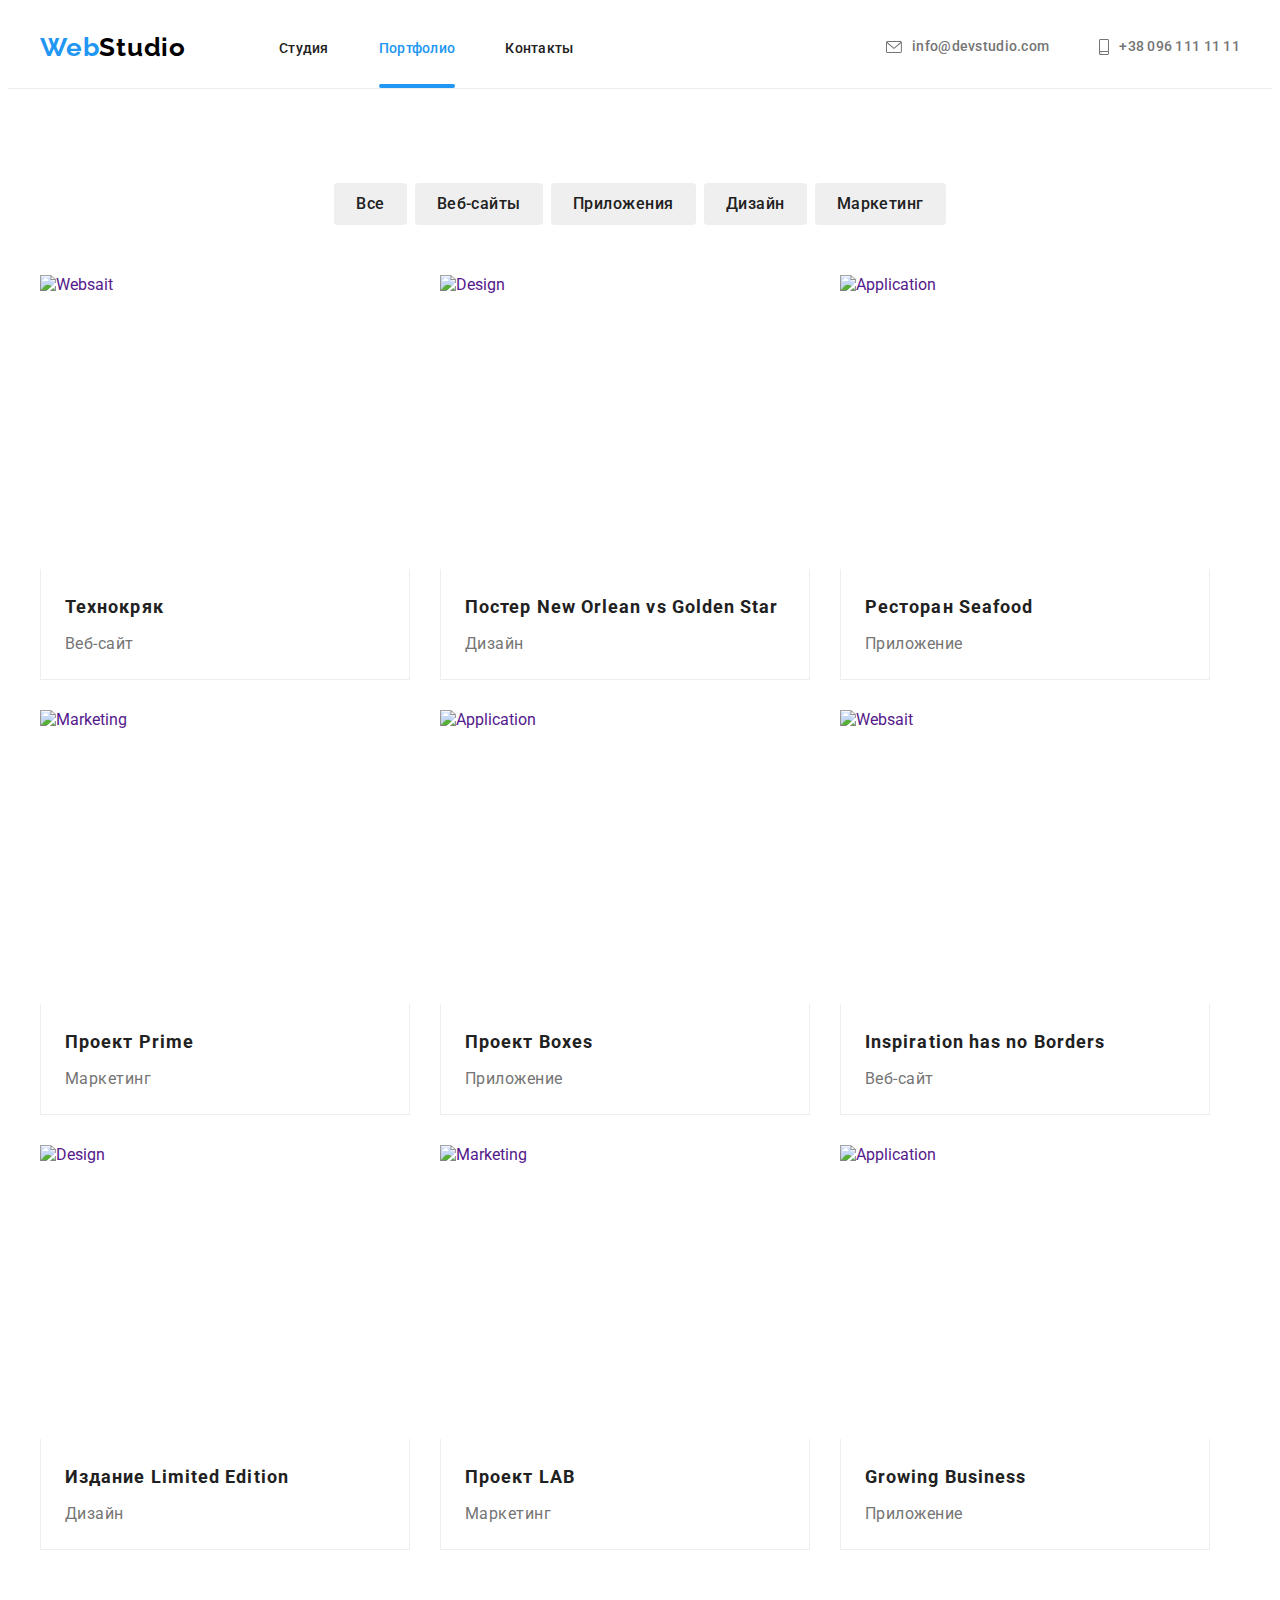
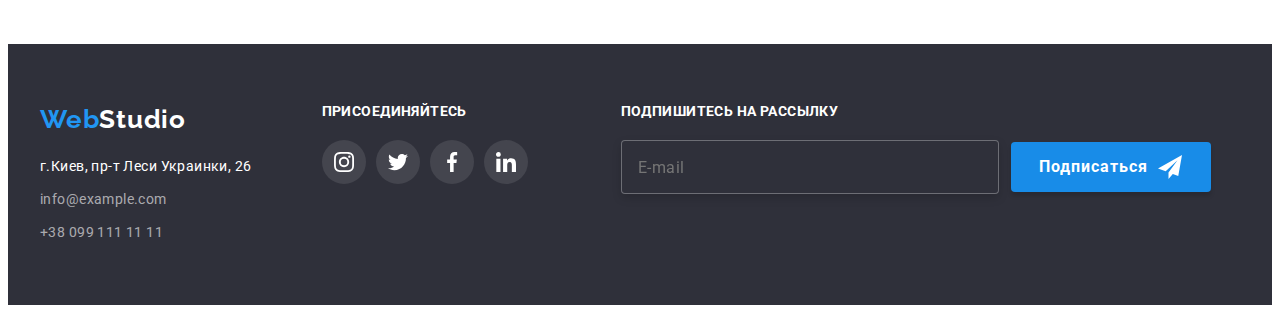
==== commit b0eb31d2: "add" ====
--- a/portfolio.html
+++ b/portfolio.html
@@ -112,7 +112,7 @@
               <a href="" class="products__link list">
                 <div class="products-wrap">
                   <img
-                    src="./images/img 2.jpg"
+                    src="./images/img2.jpg"
                     alt="Design"
                     width="370"
                     height="294"
@@ -136,7 +136,7 @@
               <a href="" class="products__link list">
                 <div class="products-wrap">
                   <img
-                    src="./images/img 3.jpg"
+                    src="./images/img3.jpg"
                     alt="Application"
                     width="370"
                     height="294"
@@ -158,7 +158,7 @@
               <a href="" class="products__link list">
                 <div class="products-wrap">
                   <img
-                    src="./images/img 4.jpg"
+                    src="./images/img4.jpg"
                     alt="Marketing"
                     width="370"
                     height="294"
@@ -180,7 +180,7 @@
               <a href="" class="products__link list">
                 <div class="products-wrap">
                   <img
-                    src="./images/img 5.jpg"
+                    src="./images/img5.jpg"
                     alt="Application"
                     width="370"
                     height="294"
@@ -202,7 +202,7 @@
               <a href="" class="products__link list">
                 <div class="products-wrap">
                   <img
-                    src="./images/img 6.jpg"
+                    src="./images/img6.jpg"
                     alt="Websait"
                     width="370"
                     height="294"
@@ -226,7 +226,7 @@
               <a href="" class="products__link list">
                 <div class="products-wrap">
                   <img
-                    src="./images/img 7.jpg"
+                    src="./images/img7.jpg"
                     alt="Design"
                     width="370"
                     height="294"
@@ -250,7 +250,7 @@
               <a href="" class="products__link list">
                 <div class="products-wrap">
                   <img
-                    src="./images/img 8.jpg"
+                    src="./images/img8.jpg"
                     alt="Marketing"
                     width="370"
                     height="294"
@@ -272,7 +272,7 @@
               <a href="" class="products__link list">
                 <div class="products-wrap">
                   <img
-                    src="./images/img 9.jpg"
+                    src="./images/img9.jpg"
                     alt="Application"
                     width="370"
                     height="294"
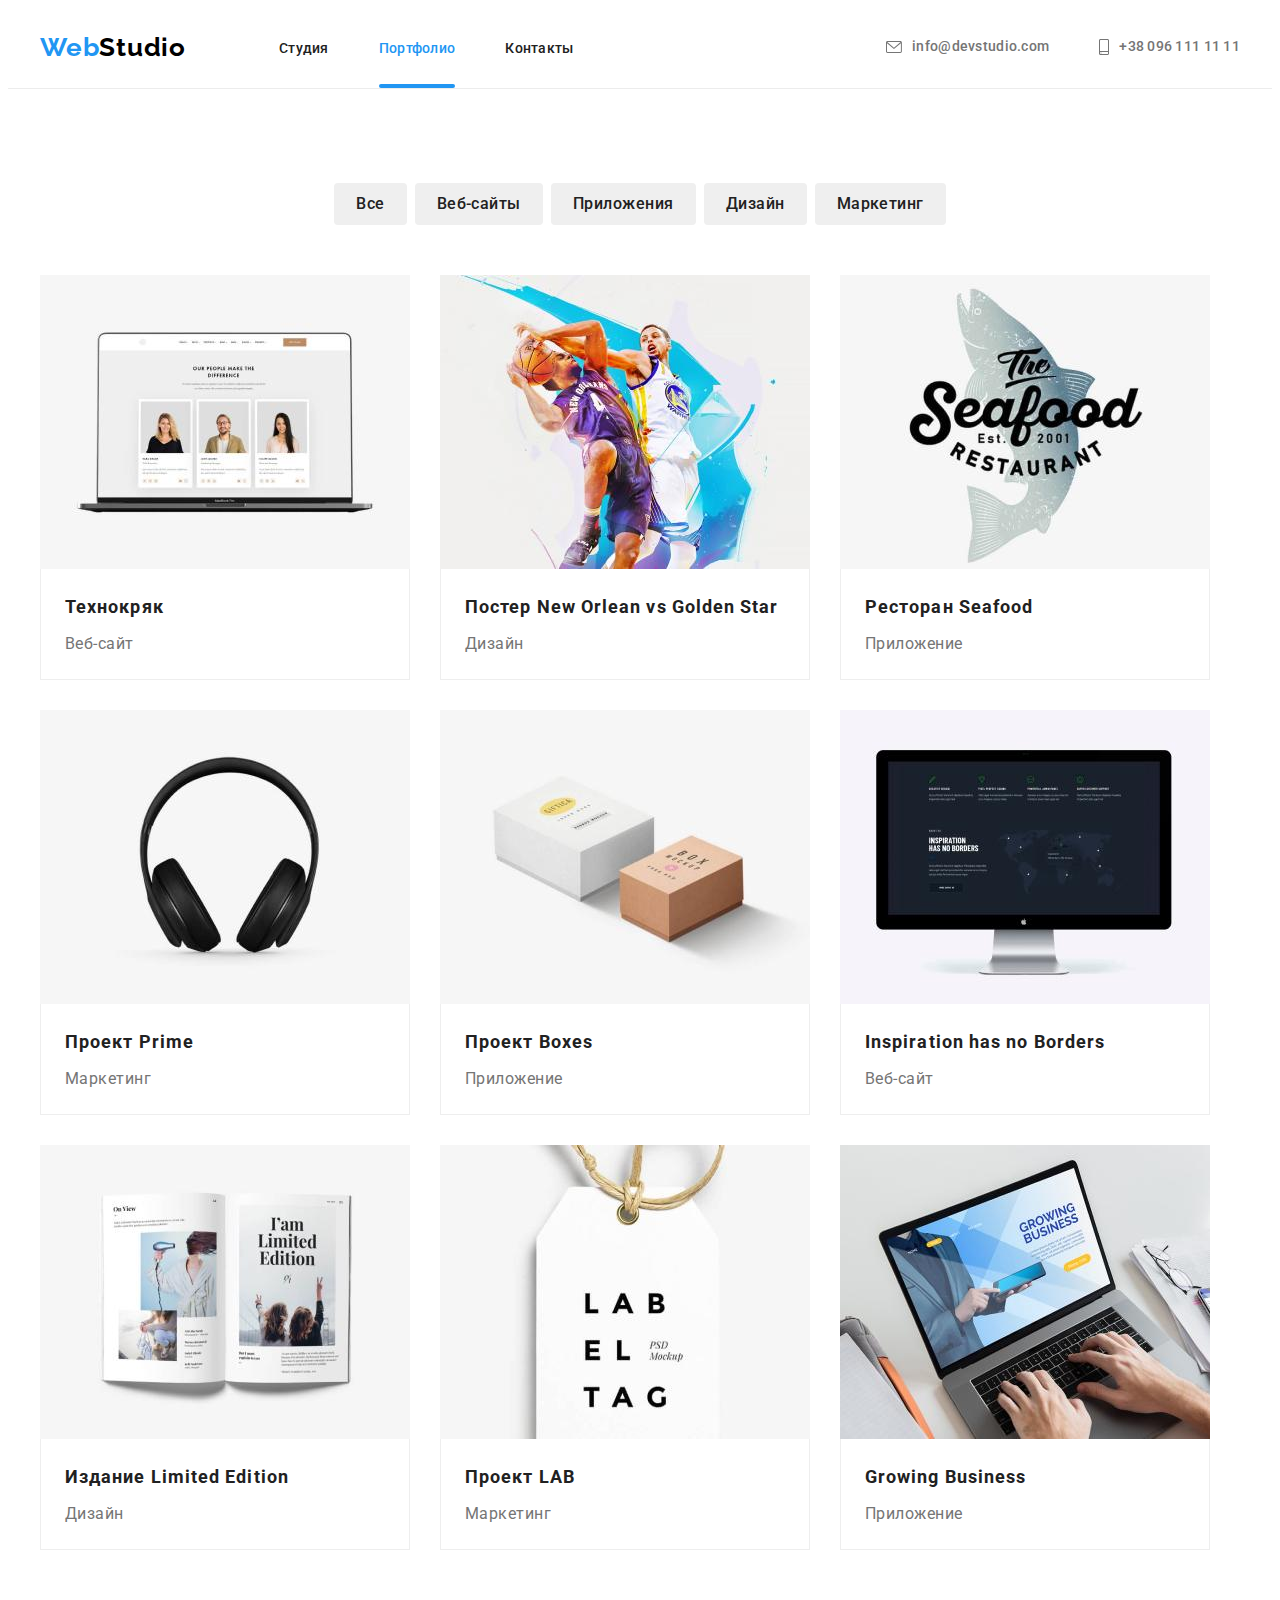
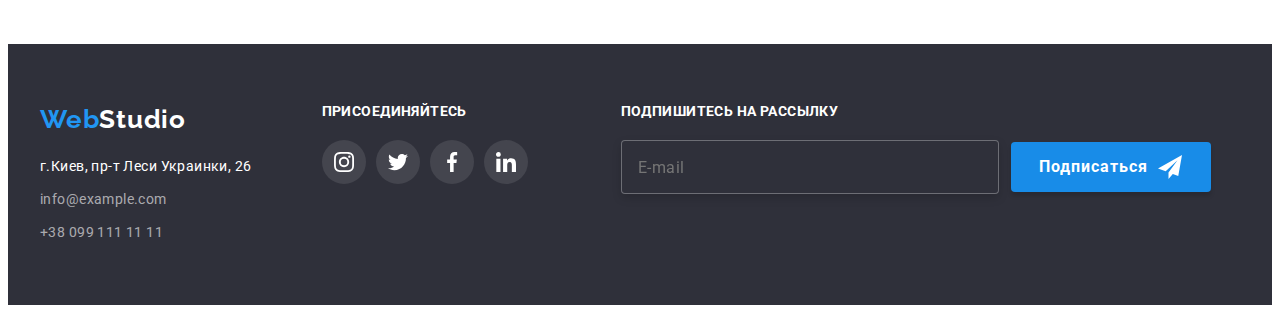
==== commit 0ad25696: "add" ====
--- a/portfolio.html
+++ b/portfolio.html
@@ -68,7 +68,7 @@
     <main>
       <section class="portfolio section">
         <div class="container portfolio-container">
-          <ul class="top-button__list list">
+          <ul class="top-button list">
             <li class="top-button__item">
               <button class="top-button__link" type="button">Все</button>
             </li>
@@ -88,14 +88,14 @@
           <ul class="products list">
             <li class="products__item">
               <a href="" class="products__link list">
-                <div class="products-wrap">
+                <div class="products__wrap">
                   <img
                     src="./images/img1.jpg"
                     alt="Websait"
                     width="370"
                     height="294"
                   />
-                  <p class="products-wrap__text">
+                  <p class="products__text">
                     Ресурс предлагает комплексные предложения с разным уровнем
                     функционала и сервисов. Все это позволит пользователю
                     получать исчерпывающие сведения про компанию или частную
@@ -110,14 +110,14 @@
             </li>
             <li class="products__item">
               <a href="" class="products__link list">
-                <div class="products-wrap">
+                <div class="products__wrap">
                   <img
                     src="./images/img2.jpg"
                     alt="Design"
                     width="370"
                     height="294"
                   />
-                  <p class="products-wrap__text">
+                  <p class="products__text">
                     Ресурс предлагает комплексные предложения с разным уровнем
                     функционала и сервисов. Все это позволит пользователю
                     получать исчерпывающие сведения про компанию или частную
@@ -134,14 +134,14 @@
             </li>
             <li class="products__item">
               <a href="" class="products__link list">
-                <div class="products-wrap">
+                <div class="products__wrap">
                   <img
                     src="./images/img3.jpg"
                     alt="Application"
                     width="370"
                     height="294"
                   />
-                  <p class="products-wrap__text">
+                  <p class="products__text">
                     Ресурс предлагает комплексные предложения с разным уровнем
                     функционала и сервисов. Все это позволит пользователю
                     получать исчерпывающие сведения про компанию или частную
@@ -156,14 +156,14 @@
             </li>
             <li class="products__item">
               <a href="" class="products__link list">
-                <div class="products-wrap">
+                <div class="products__wrap">
                   <img
                     src="./images/img4.jpg"
                     alt="Marketing"
                     width="370"
                     height="294"
                   />
-                  <p class="products-wrap__text">
+                  <p class="products__text">
                     Ресурс предлагает комплексные предложения с разным уровнем
                     функционала и сервисов. Все это позволит пользователю
                     получать исчерпывающие сведения про компанию или частную
@@ -178,14 +178,14 @@
             </li>
             <li class="products__item">
               <a href="" class="products__link list">
-                <div class="products-wrap">
+                <div class="products__wrap">
                   <img
                     src="./images/img5.jpg"
                     alt="Application"
                     width="370"
                     height="294"
                   />
-                  <p class="products-wrap__text">
+                  <p class="products__text">
                     Ресурс предлагает комплексные предложения с разным уровнем
                     функционала и сервисов. Все это позволит пользователю
                     получать исчерпывающие сведения про компанию или частную
@@ -200,14 +200,14 @@
             </li>
             <li class="products__item">
               <a href="" class="products__link list">
-                <div class="products-wrap">
+                <div class="products__wrap">
                   <img
                     src="./images/img6.jpg"
                     alt="Websait"
                     width="370"
                     height="294"
                   />
-                  <p class="products-wrap__text">
+                  <p class="products__text">
                     Ресурс предлагает комплексные предложения с разным уровнем
                     функционала и сервисов. Все это позволит пользователю
                     получать исчерпывающие сведения про компанию или частную
@@ -224,14 +224,14 @@
             </li>
             <li class="products__item">
               <a href="" class="products__link list">
-                <div class="products-wrap">
+                <div class="products__wrap">
                   <img
                     src="./images/img7.jpg"
                     alt="Design"
                     width="370"
                     height="294"
                   />
-                  <p class="products-wrap__text">
+                  <p class="products__text">
                     Ресурс предлагает комплексные предложения с разным уровнем
                     функционала и сервисов. Все это позволит пользователю
                     получать исчерпывающие сведения про компанию или частную
@@ -248,14 +248,14 @@
             </li>
             <li class="products__item">
               <a href="" class="products__link list">
-                <div class="products-wrap">
+                <div class="products__wrap">
                   <img
                     src="./images/img8.jpg"
                     alt="Marketing"
                     width="370"
                     height="294"
                   />
-                  <p class="products-wrap__text">
+                  <p class="products__text">
                     Ресурс предлагает комплексные предложения с разным уровнем
                     функционала и сервисов. Все это позволит пользователю
                     получать исчерпывающие сведения про компанию или частную
@@ -270,14 +270,14 @@
             </li>
             <li class="products__item">
               <a href="" class="products__link list">
-                <div class="products-wrap">
+                <div class="products__wrap">
                   <img
                     src="./images/img9.jpg"
                     alt="Application"
                     width="370"
                     height="294"
                   />
-                  <p class="products-wrap__text">
+                  <p class="products__text">
                     Ресурс предлагает комплексные предложения с разным уровнем
                     функционала и сервисов. Все это позволит пользователю
                     получать исчерпывающие сведения про компанию или частную
--- a/css/main.min.css
+++ b/css/main.min.css
@@ -1 +1 @@
-:root{--first-text-color: #212121;--secondary-text-color: #757575;--hover-color: #2196F3}p,h1,h2,h3,h4,h5,h6{margin:0}ul,ol{margin:0;padding-left:0}body{font-family:"Roboto",sans-serif}.list{list-style:none}.list{text-decoration:none}.section{padding-top:94px;padding-bottom:94px}.section-second{padding-top:0px;padding-bottom:94px}img{display:block;max-width:100%;height:auto}.visually-hidden{position:absolute;width:1px;height:1px;margin:-1px;border:0;padding:0;white-space:nowrap;clip-path:inset(100%);clip:rect(0 0 0 0);overflow:hidden}.container{width:1200px;margin-left:auto;margin-right:auto;padding-left:15px;padding-right:15px}.logo--color-dark{color:#000}.logo--color-blue{color:#2196f3}.logo--color-light{color:#fff}.backdrop{position:fixed;top:0;width:100%;height:100%;background-color:rgba(0,0,0,.1);border:1px;pointer-events:auto;transition:opacity 1000ms cubic-bezier(0.4, 0, 0.2, 1),visibility 1000ms cubic-bezier(0.4, 0, 0.2, 1)}.modal{background-color:#fff;box-shadow:0px 1px 3px rgba(0,0,0,.12),0px 1px 1px rgba(0,0,0,.14),0px 2px 1px rgba(0,0,0,.2);border-radius:4px;width:528px;height:581px;position:absolute;top:50%;left:50%;transform:translate(-50%, -50%);padding:40px}.modal-close{position:absolute;right:8px;top:8px;width:30px;height:30px;cursor:pointer;background-color:#fff;border-radius:50%;border:1px solid rgba(0,0,0,.1);display:flex;align-items:center;justify-content:center;transition:fill 250ms cubic-bezier(0.4, 0, 0.2, 1)}.modal-close:focus{fill:var(--hover-color)}.modal-title{font-family:inherit;font-style:normal;font-weight:700;font-size:20px;line-height:1.15;text-align:center;letter-spacing:.03em;color:var(--first-text-color);margin-bottom:12px}.is-hidden{opacity:0;visibility:hidden;pointer-events:none}.modal-input{width:100%;height:40px;border:1px solid rgba(33,33,33,.2);border-radius:4px;outline:rgba(0,0,0,0);transition:border-color 250ms cubic-bezier(0.4, 0, 0.2, 1);padding-left:42px}.modal-input:focus{border-color:var(--hover-color)}.input-wrap{position:relative}.input-icon{position:absolute;left:12px;top:50%;transform:translateY(-50%);transition:fill 250ms cubic-bezier(0.4, 0, 0.2, 1)}.modal-input:focus+.input-icon{fill:var(--hover-color)}.modal-field{margin-bottom:10px}.modal-field:nth-child(4n){margin-bottom:20px}.modal-label{width:100%;display:block;margin-bottom:4px;font-family:"Roboto";font-style:normal;font-weight:400;font-size:12px;line-height:1.17;letter-spacing:.01em;color:var(--secondary-text-color)}.placeholder-text{width:100%;height:120px;border:1px solid rgba(33,33,33,.2);border-radius:4px;resize:none;display:block;padding:12px 16px;font-family:"Roboto",sans-serif;font-style:normal;font-weight:400;font-size:12px;line-height:1.17;letter-spacing:.01em;color:rgba(117,117,117,.5);outline:rgba(0,0,0,0);transition:border-color 250ms cubic-bezier(0.4, 0, 0.2, 1)}.placeholder-text:focus{border-color:var(--hover-color)}.checkbox{margin-bottom:30px}.check-text{display:flex;align-items:center;justify-content:center;font-family:"Roboto";font-style:normal;font-weight:400;font-size:14px;line-height:1.71;letter-spacing:.03em;color:#757575}.check-text span{display:flex;align-items:center;justify-content:center;width:16px;height:15px;border-radius:2px;background-color:#fff;border:.2px solid #000;transition:background-color 250ms cubic-bezier(0.4, 0, 0.2, 1);margin-right:7px}.modal-link{color:#2196f3}.check-icon{fill:rgba(0,0,0,0);transition:fill 250ms cubic-bezier(0.4, 0, 0.2, 1)}.modal-check:checked+.check-text .check-icon{fill:#fff}.modal-check:checked+.check-text span{background-color:var(--hover-color);border:none}.modal-btn{font-family:"Roboto";font-weight:700;font-size:16px;line-height:1.88;display:flex;align-items:center;text-align:center;letter-spacing:.06em;color:#fff;background:#188ce8;box-shadow:0px 4px 4px rgba(0,0,0,.15);border-radius:4px;border-color:rgba(0,0,0,0);display:block;margin:auto;height:50px;width:200px;transition:background-color transform 250ms cubic-bezier(0.4, 0, 0.2, 1)}.modal-btn:hover,.modal-btn:focus{background-color:#188ce8}.soc--color-grey{fill:#afb1b8}.soc--color-white{fill:#fff}.soc--background-color-white{background-color:#fff}.soc--background-color-grey{background-color:rgba(255,255,255,.1)}.header{border-bottom:1px solid #ececec;padding-top:24px;padding-bottom:25px}.header>.container{display:flex;align-items:center}.header__logo{font-family:"Raleway",sans-serif;font-weight:700;font-size:26px;line-height:1.19;letter-spacing:.03em;margin-right:93px}.logo__text{font-family:"Raleway",sans-serif;font-weight:700;font-size:26px;line-height:1.19;letter-spacing:.03em}.navigation{display:flex;align-items:center}.navigation__list{display:flex;align-items:center}.navigation__item{list-style:none}.navigation__item:not(:last-child){margin-right:50px}.navigation__link{font-weight:500;font-size:14px;line-height:1.14;list-style:none;letter-spacing:.02em;color:var(--first-text-color);transition:color 250ms cubic-bezier(0.4, 0, 0.2, 1)}.navigation__link:hover,.navigation__link:focus{color:var(--hover-color)}.current{position:relative;color:var(--hover-color)}.current::after{position:absolute;width:100%;content:"";height:4px;border-radius:2px;left:0;background-color:#2196f3;bottom:-32px;transition:transform 250ms cubic-bezier(0.4, 0, 0.2, 1);transition-property:color}.header__connect{display:flex;margin-left:auto;align-items:center}.connect__item:not(:last-child){margin-right:50px}.connect__icon{display:flex;align-items:center;fill:currentColor;margin-right:10px}.connect__icon:hover,.connect__icon:focus{background-color:#fff;fill:currentColor}.connect__mail{display:flex;align-items:center;flex-direction:row-reverse;font-weight:500;font-size:14px;line-height:1.14;letter-spacing:.02em;color:var(--secondary-text-color);transition:color 250ms cubic-bezier(0.4, 0, 0.2, 1)}.connect__mail:hover,.connect__mail:focus{color:var(--hover-color)}.connect__tel{display:flex;align-items:center;flex-direction:row-reverse;font-weight:500;font-size:14px;line-height:1.14;letter-spacing:.02em;color:var(--secondary-text-color);transition:color 250ms cubic-bezier(0.4, 0, 0.2, 1)}.connect__tel:hover,.connect__tel:focus{color:var(--hover-color)}.hero{padding-top:200px;padding-bottom:200px;text-align:center;margin-top:auto}.hero-bg{background-image:linear-gradient(rgba(47, 48, 58, 0.4), rgba(47, 48, 58, 0.4)),url(../images/hero-bg.jpg);background-repeat:no-repeat;background-position:center;background-size:cover;max-width:1600px;margin-left:auto;margin-right:auto}.hero__title{font-family:Roboto;font-weight:900;font-size:44px;line-height:1.36;text-align:center;letter-spacing:.06em;text-transform:uppercase;color:#fff;margin:auto;margin-right:auto;margin-bottom:30px;max-width:696px}.hero__btn{font-family:inherit;font-weight:700;font-size:16px;line-height:1.88;display:flex;text-align:center;letter-spacing:.06em;cursor:pointer;color:#fff;background-color:#2196f3;display:block;margin:auto;height:50px;width:200px;border-radius:4px;border-color:rgba(0,0,0,0);transition:background-color 250ms cubic-bezier(0.4, 0, 0.2, 1)}.hero__btn:hover,.hero__btn:focus{background-color:#188ce8}.info__list{display:flex;align-items:center}.info__item:not(:last-child){margin-right:30px}.info__soc{display:flex;align-items:center;justify-content:center;width:270px;height:120px;background-color:#f5f4fa;margin-bottom:30px}.info__title{font-family:inherit;font-weight:700;font-size:14px;line-height:1.14;letter-spacing:.03em;text-transform:uppercase;color:var(--first-text-color);margin-bottom:10px}.info__text{font-weight:400;font-size:14px;line-height:1.71;letter-spacing:.03em;color:var(--secondary-text-color)}.about__title{font-weight:700;font-size:36px;line-height:1.17;text-align:center;letter-spacing:.03em;color:var(--first-text-color);margin-bottom:50px}.picture{display:flex;align-items:center;gap:30px}.picture__item{position:relative}.picture__text{position:absolute;bottom:0;font-family:inherit;font-weight:700;font-size:14px;line-height:1.14;text-align:center;letter-spacing:.03em;text-transform:uppercase;color:#fff;width:100%;height:70px;background:rgba(47,48,58,.8);display:flex;justify-content:center;align-items:center}.team{background-color:#f5f4fa;max-width:1600px;margin-left:auto;margin-right:auto}.team__title{font-weight:700;font-size:36px;line-height:1.17;letter-spacing:.03em;color:var(--first-text-color);margin-bottom:50px;text-align:center}.card-list{display:flex;align-items:center;gap:30px;list-style:none;text-align:center}.card-list__item{border-color:rgba(0,0,0,0);background:#fff;box-shadow:0px 4px 4px rgba(0,0,0,.25),0px 1px 1px rgba(0,0,0,.14),0px 2px 1px rgba(0,0,0,.2);border-radius:0px 0px 4px 4px}.card-list__rectangle{padding-top:30px;padding-bottom:30px}.card-list__name{font-weight:500;font-size:16px;line-height:1.19;letter-spacing:.03em;color:var(--first-text-color);margin-bottom:10px}.card-list__text{font-weight:400;font-size:16px;line-height:1.19;letter-spacing:.03em;color:var(--secondary-text-color);margin-bottom:16px}.socials{display:flex;justify-content:center;gap:10px}.socials__link{width:44px;height:44px;border-radius:50%;display:flex;align-items:center;justify-content:center;transition:background-color 250ms cubic-bezier(0.4, 0, 0.2, 1),fill 250ms cubic-bezier(0.4, 0, 0.2, 1)}.socials__link:hover,.socials__link:focus{background-color:var(--hover-color);fill:#fff}.clients{max-width:1600px;margin-left:auto;margin-right:auto}.clients__title{font-weight:700;font-size:36px;line-height:1.17;letter-spacing:.03em;color:var(--first-text-color);margin-bottom:50px;text-align:center}.block{display:flex;justify-content:center;gap:30px}.block__link{width:170px;height:92px;align-items:center;justify-content:center;border:1px solid #afb1b8;border-radius:4px;display:flex;fill:#afb1b8;transition:border-color 250ms cubic-bezier(0.4, 0, 0.2, 1),fill 250ms cubic-bezier(0.4, 0, 0.2, 1)}.block__link:hover,.block__link:focus{border-color:var(--hover-color);fill:var(--hover-color)}.footer-contact{background-color:#2f303a;padding-top:60px;padding-bottom:60px;max-width:1600px;margin-left:auto;margin-right:auto}.contact.container{display:flex}.footer__logo{font-family:"Raleway",sans-serif;font-weight:700;font-size:26px;line-height:1.19;letter-spacing:.03em;margin-bottom:20px;display:inline-block}.contact__item:not(:last-child){margin-bottom:9px}.address{font-style:normal}.contact__map{font-style:normal;font-weight:400;font-size:14px;line-height:1.71;letter-spacing:.03em;color:#fff;transition:color 250ms cubic-bezier(0.4, 0, 0.2, 1)}.contact__map:hover,.contact__map:focus{color:var(--hover-color)}.contact__email{font-style:normal;font-weight:400;font-size:14px;line-height:1.71;letter-spacing:.03em;color:rgba(255,255,255,.6);transition:transform 250ms cubic-bezier(0.4, 0, 0.2, 1);transition-property:color}.contact__email:hover,.contact__email:focus{color:var(--hover-color)}.contact__tel{font-style:normal;font-weight:400;font-size:14px;line-height:1.71;letter-spacing:.03em;color:rgba(255,255,255,.6);transition:transform 250ms cubic-bezier(0.4, 0, 0.2, 1);transition-property:color}.contact__tel:hover,.contact__tel:focus{color:var(--hover-color)}.footer-connect{margin-left:70px}.footer-socials{display:flex;gap:10px;align-items:baseline}.footer-connect__text{font-family:Roboto,sans-serif;font-weight:700;font-size:14px;line-height:1.14;letter-spacing:.03em;text-transform:uppercase;color:#fff;margin-bottom:20px}.footer-socials__link{width:44px;height:44px;border-radius:50%;display:flex;align-items:center;justify-content:center;transition:background-color 250ms cubic-bezier(0.4, 0, 0.2, 1)}.footer-socials__link:hover,.footer-socials__link:focus{background-color:var(--hover-color)}.footer-email{margin-left:93px}.footer-email__text{font-family:Roboto,sans-serif;font-weight:700;font-size:14px;line-height:1.14;letter-spacing:.03em;text-transform:uppercase;color:#fff;margin-bottom:20px}.form-email{display:flex;align-items:baseline}.form-email__input{width:358px;height:50px;border:1px solid rgba(255,255,255,.3);filter:drop-shadow(0px 4px 4px rgba(0, 0, 0, 0.15));border-radius:4px;background-color:#2f303a;padding-left:16px;font-family:"Roboto";font-weight:400;font-size:16px;line-height:1.25;letter-spacing:.03em;color:rgba(255,255,255,.6);outline:rgba(0,0,0,0);margin-right:12px;transition:border-color transform 250ms cubic-bezier(0.4, 0, 0.2, 1)}.footer-email__button{font-family:"Roboto",sans-serif;font-weight:700;font-size:16px;line-height:1.88;display:flex;align-items:center;justify-content:center;cursor:pointer;letter-spacing:.06em;color:#fff;background:#188ce8;margin:auto;box-shadow:0px 4px 4px rgba(0,0,0,.15);border-radius:4px;border-color:rgba(0,0,0,0);height:50px;width:200px;transition:background-color transform 250ms cubic-bezier(0.4, 0, 0.2, 1)}.button-icon-send{fill:currentColor;margin-left:10px}.top-button__list{display:flex;flex-wrap:wrap;gap:8px;justify-content:center;margin-bottom:50px}.top-button__link{font-family:inherit;font-weight:500;font-size:16px;line-height:1.62;text-align:center;letter-spacing:.03em;cursor:pointer;color:#212121;border-radius:4px;border-color:rgba(0,0,0,0);padding:6px 20px;transition:box-shadow 250ms cubic-bezier(0.4, 0, 0.2, 1),background-color 250ms cubic-bezier(0.4, 0, 0.2, 1),color 250ms cubic-bezier(0.4, 0, 0.2, 1)}.top-button__link:hover,.top-button__link:focus{box-shadow:0px 3px 1px rgba(0,0,0,.1),0px 1px 2px rgba(0,0,0,.08),0px 2px 2px rgba(0,0,0,.12);background-color:var(--hover-color);color:#fff}.products{display:flex;flex-wrap:wrap;gap:30px}.products__link{display:block;transition:box-shadow 250ms cubic-bezier(0.4, 0, 0.2, 1)}.products__link:hover,.products__link:focus{box-shadow:0px 1px 1px rgba(0,0,0,.12),0px 4px 4px rgba(0,0,0,.06),1px 4px 6px rgba(0,0,0,.16)}.products-wrap{position:relative;overflow:hidden}.products-wrap__text{position:absolute;top:0;left:0;font-family:"Roboto",sans-serif;font-weight:400;font-size:18px;line-height:1.56;letter-spacing:.03em;color:#fff;padding:63px 24px;background-color:rgba(33,150,243,.9);transform:translateY(100%);transition:transform 250ms cubic-bezier(0.4, 0, 0.2, 1)}.portfolio-link:hover .products-wrap__text{transform:translateY(0%)}.products-rectangle{font-family:Roboto,sans-serif;padding:20px 24px;border:1px solid #eee;border-top:none}.products-rectangle__title{font-weight:700;font-size:18px;line-height:2;letter-spacing:.06em;color:var(--first-text-color);margin-bottom:4px}.products-rectangle__text{font-weight:400;font-size:16px;line-height:1.88;letter-spacing:.03em;color:var(--secondary-text-color)}/*# sourceMappingURL=main.min.css.map */+:root{--first-text-color: #212121;--secondary-text-color: #757575;--hover-color: #2196F3}p,h1,h2,h3,h4,h5,h6{margin:0}ul,ol{margin:0;padding-left:0}body{font-family:"Roboto",sans-serif}.list{list-style:none}.list{text-decoration:none}.section{padding-top:94px;padding-bottom:94px}.section-second{padding-top:0px;padding-bottom:94px}img{display:block;max-width:100%;height:auto}.visually-hidden{position:absolute;width:1px;height:1px;margin:-1px;border:0;padding:0;white-space:nowrap;clip-path:inset(100%);clip:rect(0 0 0 0);overflow:hidden}.container{width:1200px;margin-left:auto;margin-right:auto;padding-left:15px;padding-right:15px}.logo--color-dark{color:#000}.logo--color-blue{color:#2196f3}.logo--color-light{color:#fff}.backdrop{position:fixed;top:0;width:100%;height:100%;background-color:rgba(0,0,0,.1);border:1px;pointer-events:auto;transition:opacity 1000ms cubic-bezier(0.4, 0, 0.2, 1),visibility 1000ms cubic-bezier(0.4, 0, 0.2, 1)}.modal{background-color:#fff;box-shadow:0px 1px 3px rgba(0,0,0,.12),0px 1px 1px rgba(0,0,0,.14),0px 2px 1px rgba(0,0,0,.2);border-radius:4px;width:528px;height:581px;position:absolute;top:50%;left:50%;transform:translate(-50%, -50%);padding:40px}.modal-close{position:absolute;right:8px;top:8px;width:30px;height:30px;cursor:pointer;background-color:#fff;border-radius:50%;border:1px solid rgba(0,0,0,.1);display:flex;align-items:center;justify-content:center;transition:fill 250ms cubic-bezier(0.4, 0, 0.2, 1)}.modal-close:focus{fill:var(--hover-color)}.modal-title{font-family:inherit;font-style:normal;font-weight:700;font-size:20px;line-height:1.15;text-align:center;letter-spacing:.03em;color:var(--first-text-color);margin-bottom:12px}.is-hidden{opacity:0;visibility:hidden;pointer-events:none}.modal-input{width:100%;height:40px;border:1px solid rgba(33,33,33,.2);border-radius:4px;outline:rgba(0,0,0,0);transition:border-color 250ms cubic-bezier(0.4, 0, 0.2, 1);padding-left:42px}.modal-input:focus{border-color:var(--hover-color)}.input-wrap{position:relative}.input-icon{position:absolute;left:12px;top:50%;transform:translateY(-50%);transition:fill 250ms cubic-bezier(0.4, 0, 0.2, 1)}.modal-input:focus+.input-icon{fill:var(--hover-color)}.modal-field{margin-bottom:10px}.modal-field:nth-child(4n){margin-bottom:20px}.modal-label{width:100%;display:block;margin-bottom:4px;font-family:"Roboto";font-style:normal;font-weight:400;font-size:12px;line-height:1.17;letter-spacing:.01em;color:var(--secondary-text-color)}.placeholder-text{width:100%;height:120px;border:1px solid rgba(33,33,33,.2);border-radius:4px;resize:none;display:block;padding:12px 16px;font-family:"Roboto",sans-serif;font-style:normal;font-weight:400;font-size:12px;line-height:1.17;letter-spacing:.01em;color:rgba(117,117,117,.5);outline:rgba(0,0,0,0);transition:border-color 250ms cubic-bezier(0.4, 0, 0.2, 1)}.placeholder-text:focus{border-color:var(--hover-color)}.checkbox{margin-bottom:30px}.check-text{display:flex;align-items:center;justify-content:center;font-family:"Roboto";font-style:normal;font-weight:400;font-size:14px;line-height:1.71;letter-spacing:.03em;color:#757575}.check-text span{display:flex;align-items:center;justify-content:center;width:16px;height:15px;border-radius:2px;background-color:#fff;border:.2px solid #000;transition:background-color 250ms cubic-bezier(0.4, 0, 0.2, 1);margin-right:7px}.modal-link{color:#2196f3}.check-icon{fill:rgba(0,0,0,0);transition:fill 250ms cubic-bezier(0.4, 0, 0.2, 1)}.modal-check:checked+.check-text .check-icon{fill:#fff}.modal-check:checked+.check-text span{background-color:var(--hover-color);border:none}.modal-btn{font-family:"Roboto";font-weight:700;font-size:16px;line-height:1.88;display:flex;align-items:center;text-align:center;letter-spacing:.06em;color:#fff;background:#188ce8;box-shadow:0px 4px 4px rgba(0,0,0,.15);border-radius:4px;border-color:rgba(0,0,0,0);display:block;margin:auto;height:50px;width:200px;transition:background-color transform 250ms cubic-bezier(0.4, 0, 0.2, 1)}.modal-btn:hover,.modal-btn:focus{background-color:#188ce8}.soc--color-grey{fill:#afb1b8}.soc--color-white{fill:#fff}.soc--background-color-white{background-color:#fff}.soc--background-color-grey{background-color:rgba(255,255,255,.1)}.header{border-bottom:1px solid #ececec;padding-top:24px;padding-bottom:25px}.header>.container{display:flex;align-items:center}.header__logo{font-family:"Raleway",sans-serif;font-weight:700;font-size:26px;line-height:1.19;letter-spacing:.03em;margin-right:93px}.logo__text{font-family:"Raleway",sans-serif;font-weight:700;font-size:26px;line-height:1.19;letter-spacing:.03em}.navigation{display:flex;align-items:center}.navigation__list{display:flex;align-items:center}.navigation__item{list-style:none}.navigation__item:not(:last-child){margin-right:50px}.navigation__link{font-weight:500;font-size:14px;line-height:1.14;list-style:none;letter-spacing:.02em;color:var(--first-text-color);transition:color 250ms cubic-bezier(0.4, 0, 0.2, 1)}.navigation__link:hover,.navigation__link:focus{color:var(--hover-color)}.current{position:relative;color:var(--hover-color)}.current::after{position:absolute;width:100%;content:"";height:4px;border-radius:2px;left:0;background-color:#2196f3;bottom:-32px;transition:transform 250ms cubic-bezier(0.4, 0, 0.2, 1);transition-property:color}.header__connect{display:flex;margin-left:auto;align-items:center}.connect__item:not(:last-child){margin-right:50px}.connect__icon{display:flex;align-items:center;fill:currentColor;margin-right:10px}.connect__icon:hover,.connect__icon:focus{background-color:#fff;fill:currentColor}.connect__mail{display:flex;align-items:center;flex-direction:row-reverse;font-weight:500;font-size:14px;line-height:1.14;letter-spacing:.02em;color:var(--secondary-text-color);transition:color 250ms cubic-bezier(0.4, 0, 0.2, 1)}.connect__mail:hover,.connect__mail:focus{color:var(--hover-color)}.connect__tel{display:flex;align-items:center;flex-direction:row-reverse;font-weight:500;font-size:14px;line-height:1.14;letter-spacing:.02em;color:var(--secondary-text-color);transition:color 250ms cubic-bezier(0.4, 0, 0.2, 1)}.connect__tel:hover,.connect__tel:focus{color:var(--hover-color)}.hero{padding-top:200px;padding-bottom:200px;text-align:center;margin-top:auto}.hero-bg{background-image:linear-gradient(rgba(47, 48, 58, 0.4), rgba(47, 48, 58, 0.4)),url(../images/hero-bg.jpg);background-repeat:no-repeat;background-position:center;background-size:cover;max-width:1600px;margin-left:auto;margin-right:auto}.hero__title{font-family:Roboto;font-weight:900;font-size:44px;line-height:1.36;text-align:center;letter-spacing:.06em;text-transform:uppercase;color:#fff;margin:auto;margin-right:auto;margin-bottom:30px;max-width:696px}.hero__btn{font-family:inherit;font-weight:700;font-size:16px;line-height:1.88;display:flex;text-align:center;letter-spacing:.06em;cursor:pointer;color:#fff;background-color:#2196f3;display:block;margin:auto;height:50px;width:200px;border-radius:4px;border-color:rgba(0,0,0,0);transition:background-color 250ms cubic-bezier(0.4, 0, 0.2, 1)}.hero__btn:hover,.hero__btn:focus{background-color:#188ce8}.info__list{display:flex;align-items:center}.info__item:not(:last-child){margin-right:30px}.info__soc{display:flex;align-items:center;justify-content:center;width:270px;height:120px;background-color:#f5f4fa;margin-bottom:30px}.info__title{font-family:inherit;font-weight:700;font-size:14px;line-height:1.14;letter-spacing:.03em;text-transform:uppercase;color:var(--first-text-color);margin-bottom:10px}.info__text{font-weight:400;font-size:14px;line-height:1.71;letter-spacing:.03em;color:var(--secondary-text-color)}.about__title{font-weight:700;font-size:36px;line-height:1.17;text-align:center;letter-spacing:.03em;color:var(--first-text-color);margin-bottom:50px}.picture{display:flex;align-items:center;gap:30px}.picture__item{position:relative}.picture__text{position:absolute;bottom:0;font-family:inherit;font-weight:700;font-size:14px;line-height:1.14;text-align:center;letter-spacing:.03em;text-transform:uppercase;color:#fff;width:100%;height:70px;background:rgba(47,48,58,.8);display:flex;justify-content:center;align-items:center}.team{background-color:#f5f4fa;max-width:1600px;margin-left:auto;margin-right:auto}.team__title{font-weight:700;font-size:36px;line-height:1.17;letter-spacing:.03em;color:var(--first-text-color);margin-bottom:50px;text-align:center}.card-list{display:flex;align-items:center;gap:30px;list-style:none;text-align:center}.card-list__item{border-color:rgba(0,0,0,0);background:#fff;box-shadow:0px 4px 4px rgba(0,0,0,.25),0px 1px 1px rgba(0,0,0,.14),0px 2px 1px rgba(0,0,0,.2);border-radius:0px 0px 4px 4px}.card-list__rectangle{padding-top:30px;padding-bottom:30px}.card-list__name{font-weight:500;font-size:16px;line-height:1.19;letter-spacing:.03em;color:var(--first-text-color);margin-bottom:10px}.card-list__text{font-weight:400;font-size:16px;line-height:1.19;letter-spacing:.03em;color:var(--secondary-text-color);margin-bottom:16px}.socials{display:flex;justify-content:center;gap:10px}.socials__link{width:44px;height:44px;border-radius:50%;display:flex;align-items:center;justify-content:center;transition:background-color 250ms cubic-bezier(0.4, 0, 0.2, 1),fill 250ms cubic-bezier(0.4, 0, 0.2, 1)}.socials__link:hover,.socials__link:focus{background-color:var(--hover-color);fill:#fff}.clients{max-width:1600px;margin-left:auto;margin-right:auto}.clients__title{font-weight:700;font-size:36px;line-height:1.17;letter-spacing:.03em;color:var(--first-text-color);margin-bottom:50px;text-align:center}.block{display:flex;justify-content:center;gap:30px}.block__link{width:170px;height:92px;align-items:center;justify-content:center;border:1px solid #afb1b8;border-radius:4px;display:flex;fill:#afb1b8;transition:border-color 250ms cubic-bezier(0.4, 0, 0.2, 1),fill 250ms cubic-bezier(0.4, 0, 0.2, 1)}.block__link:hover,.block__link:focus{border-color:var(--hover-color);fill:var(--hover-color)}.footer-contact{background-color:#2f303a;padding-top:60px;padding-bottom:60px;max-width:1600px;margin-left:auto;margin-right:auto}.contact.container{display:flex}.footer__logo{font-family:"Raleway",sans-serif;font-weight:700;font-size:26px;line-height:1.19;letter-spacing:.03em;margin-bottom:20px;display:inline-block}.contact__item:not(:last-child){margin-bottom:9px}.address{font-style:normal}.contact__map{font-style:normal;font-weight:400;font-size:14px;line-height:1.71;letter-spacing:.03em;color:#fff;transition:color 250ms cubic-bezier(0.4, 0, 0.2, 1)}.contact__map:hover,.contact__map:focus{color:var(--hover-color)}.contact__email{font-style:normal;font-weight:400;font-size:14px;line-height:1.71;letter-spacing:.03em;color:rgba(255,255,255,.6);transition:transform 250ms cubic-bezier(0.4, 0, 0.2, 1);transition-property:color}.contact__email:hover,.contact__email:focus{color:var(--hover-color)}.contact__tel{font-style:normal;font-weight:400;font-size:14px;line-height:1.71;letter-spacing:.03em;color:rgba(255,255,255,.6);transition:transform 250ms cubic-bezier(0.4, 0, 0.2, 1);transition-property:color}.contact__tel:hover,.contact__tel:focus{color:var(--hover-color)}.footer-connect{margin-left:70px}.footer-socials{display:flex;gap:10px;align-items:baseline}.footer-connect__text{font-family:Roboto,sans-serif;font-weight:700;font-size:14px;line-height:1.14;letter-spacing:.03em;text-transform:uppercase;color:#fff;margin-bottom:20px}.footer-socials__link{width:44px;height:44px;border-radius:50%;display:flex;align-items:center;justify-content:center;transition:background-color 250ms cubic-bezier(0.4, 0, 0.2, 1)}.footer-socials__link:hover,.footer-socials__link:focus{background-color:var(--hover-color)}.footer-email{margin-left:93px}.footer-email__text{font-family:Roboto,sans-serif;font-weight:700;font-size:14px;line-height:1.14;letter-spacing:.03em;text-transform:uppercase;color:#fff;margin-bottom:20px}.form-email{display:flex;align-items:baseline}.form-email__input{width:358px;height:50px;border:1px solid rgba(255,255,255,.3);filter:drop-shadow(0px 4px 4px rgba(0, 0, 0, 0.15));border-radius:4px;background-color:#2f303a;padding-left:16px;font-family:"Roboto";font-weight:400;font-size:16px;line-height:1.25;letter-spacing:.03em;color:rgba(255,255,255,.6);outline:rgba(0,0,0,0);margin-right:12px;transition:border-color transform 250ms cubic-bezier(0.4, 0, 0.2, 1)}.footer-email__button{font-family:"Roboto",sans-serif;font-weight:700;font-size:16px;line-height:1.88;display:flex;align-items:center;justify-content:center;cursor:pointer;letter-spacing:.06em;color:#fff;background:#188ce8;margin:auto;box-shadow:0px 4px 4px rgba(0,0,0,.15);border-radius:4px;border-color:rgba(0,0,0,0);height:50px;width:200px;transition:background-color transform 250ms cubic-bezier(0.4, 0, 0.2, 1)}.button-icon-send{fill:currentColor;margin-left:10px}.top-button{display:flex;flex-wrap:wrap;gap:8px;justify-content:center;margin-bottom:50px}.top-button__link{font-family:inherit;font-weight:500;font-size:16px;line-height:1.62;text-align:center;letter-spacing:.03em;cursor:pointer;color:#212121;border-radius:4px;border-color:rgba(0,0,0,0);padding:6px 20px;transition:box-shadow 250ms cubic-bezier(0.4, 0, 0.2, 1),background-color 250ms cubic-bezier(0.4, 0, 0.2, 1),color 250ms cubic-bezier(0.4, 0, 0.2, 1)}.top-button__link:hover,.top-button__link:focus{box-shadow:0px 3px 1px rgba(0,0,0,.1),0px 1px 2px rgba(0,0,0,.08),0px 2px 2px rgba(0,0,0,.12);background-color:var(--hover-color);color:#fff}.products{display:flex;flex-wrap:wrap;gap:30px}.products__link{display:block;transition:box-shadow 250ms cubic-bezier(0.4, 0, 0.2, 1)}.products__link:hover,.products__link:focus{box-shadow:0px 1px 1px rgba(0,0,0,.12),0px 4px 4px rgba(0,0,0,.06),1px 4px 6px rgba(0,0,0,.16)}.products__wrap{position:relative;overflow:hidden}.products__text{position:absolute;top:0;left:0;font-family:"Roboto",sans-serif;font-weight:400;font-size:18px;line-height:1.56;letter-spacing:.03em;color:#fff;padding:63px 24px;background-color:rgba(33,150,243,.9);transform:translateY(100%);transition:transform 250ms cubic-bezier(0.4, 0, 0.2, 1)}.products__link:hover .products__text{transform:translateY(0%)}.products-rectangle{font-family:Roboto,sans-serif;padding:20px 24px;border:1px solid #eee;border-top:none}.products-rectangle__title{font-weight:700;font-size:18px;line-height:2;letter-spacing:.06em;color:var(--first-text-color);margin-bottom:4px}.products-rectangle__text{font-weight:400;font-size:16px;line-height:1.88;letter-spacing:.03em;color:var(--secondary-text-color)}/*# sourceMappingURL=main.min.css.map */